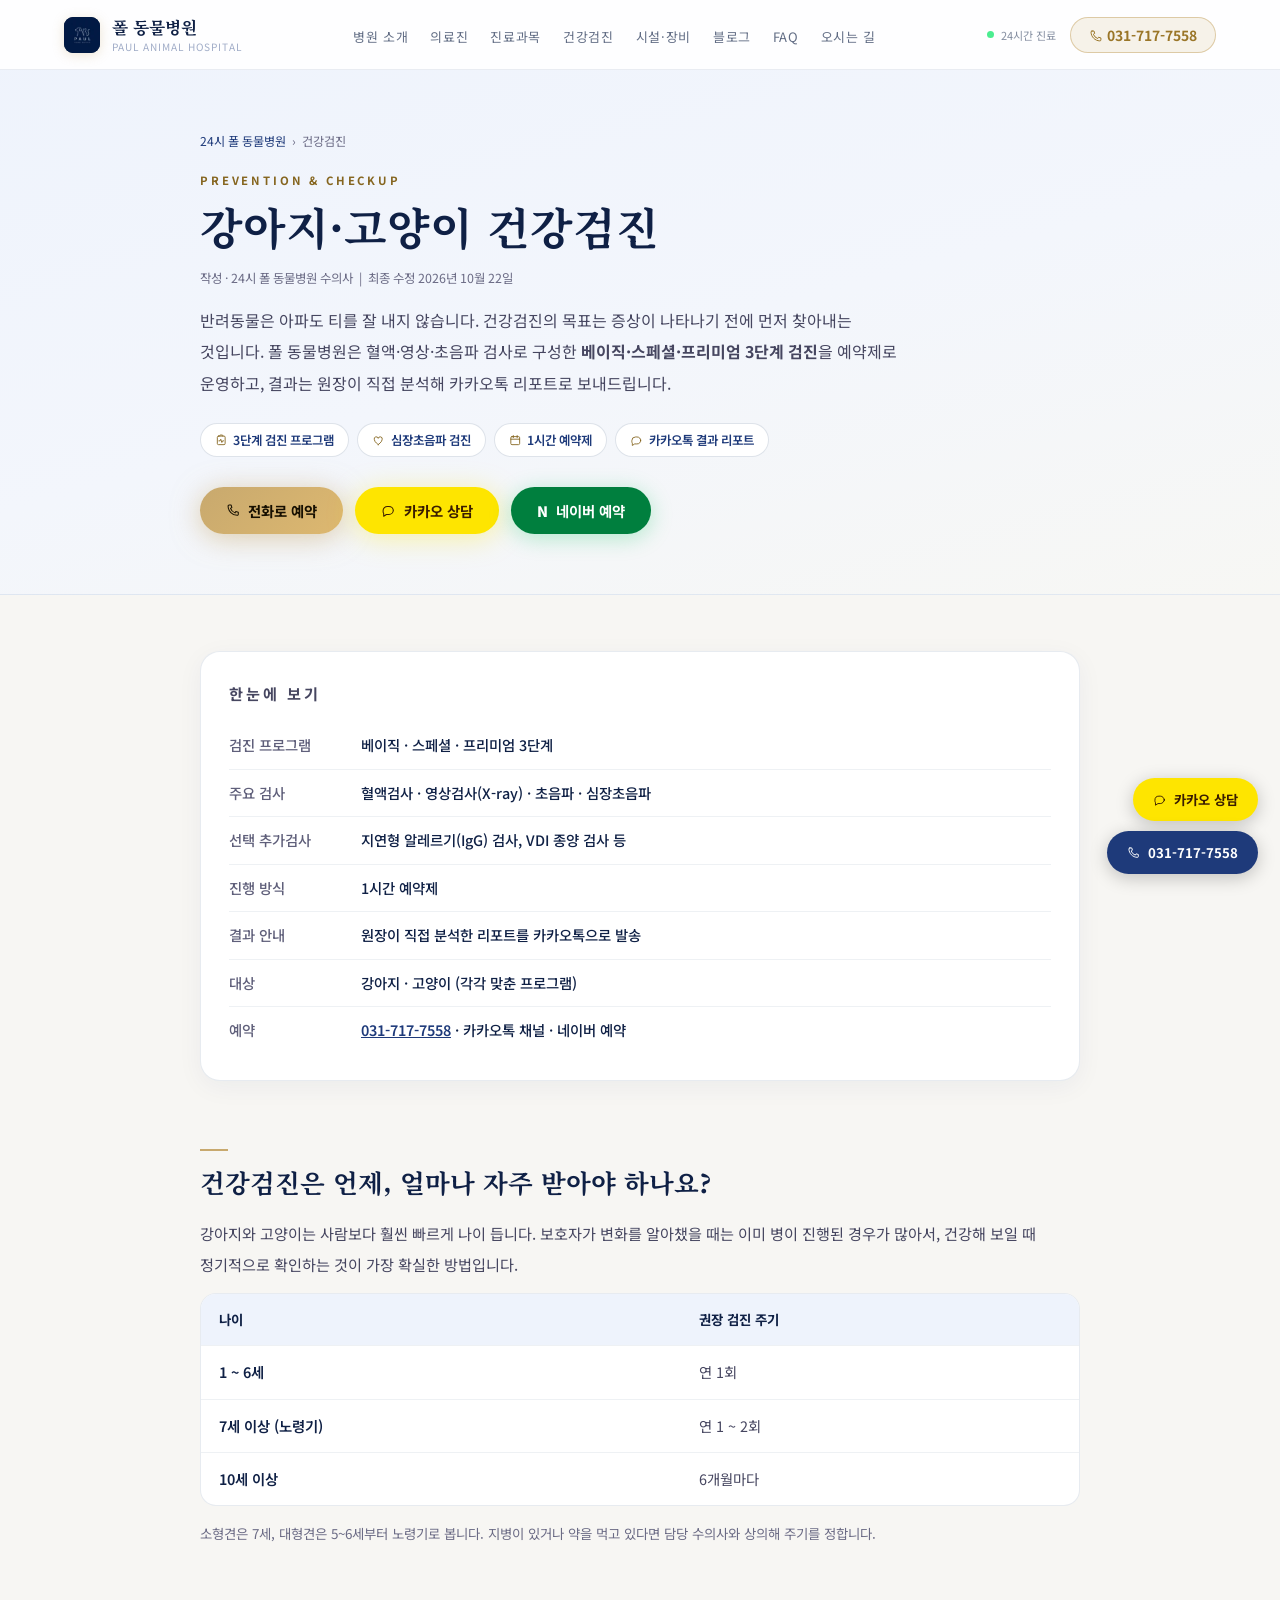
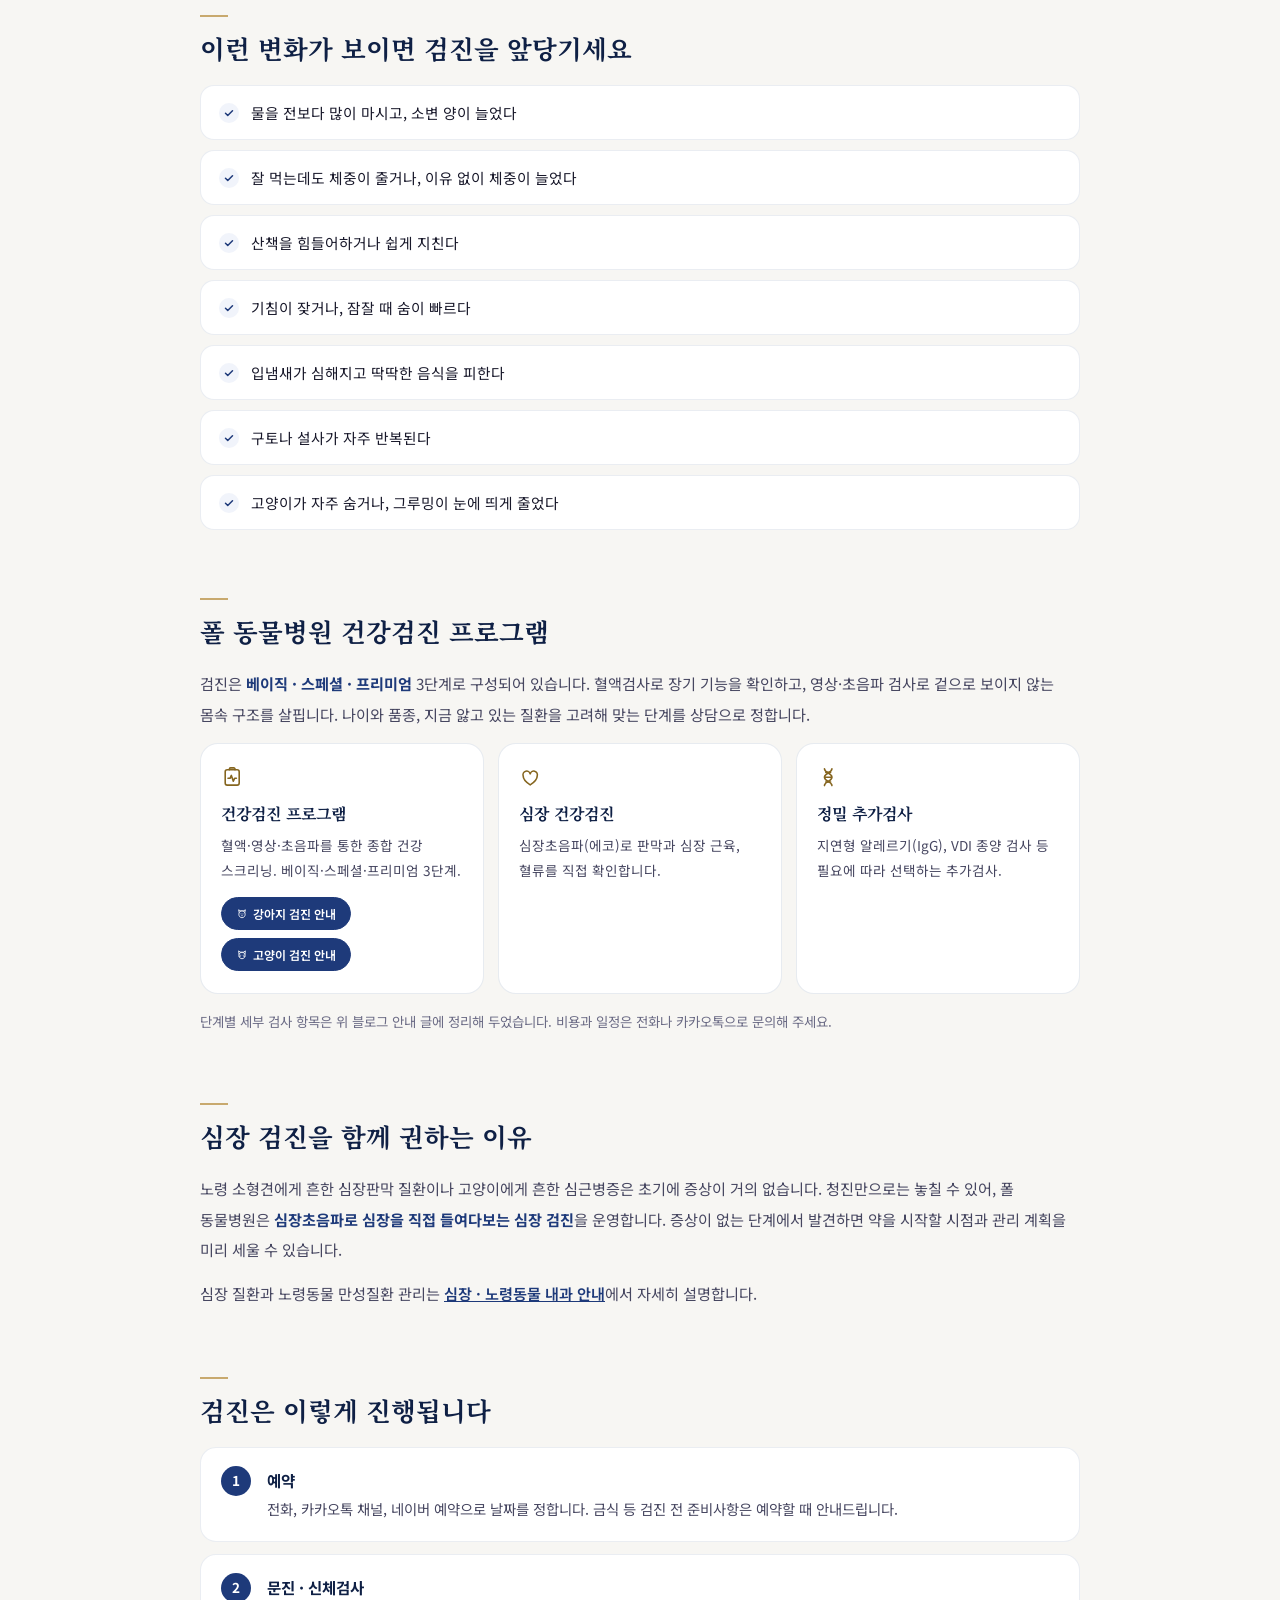
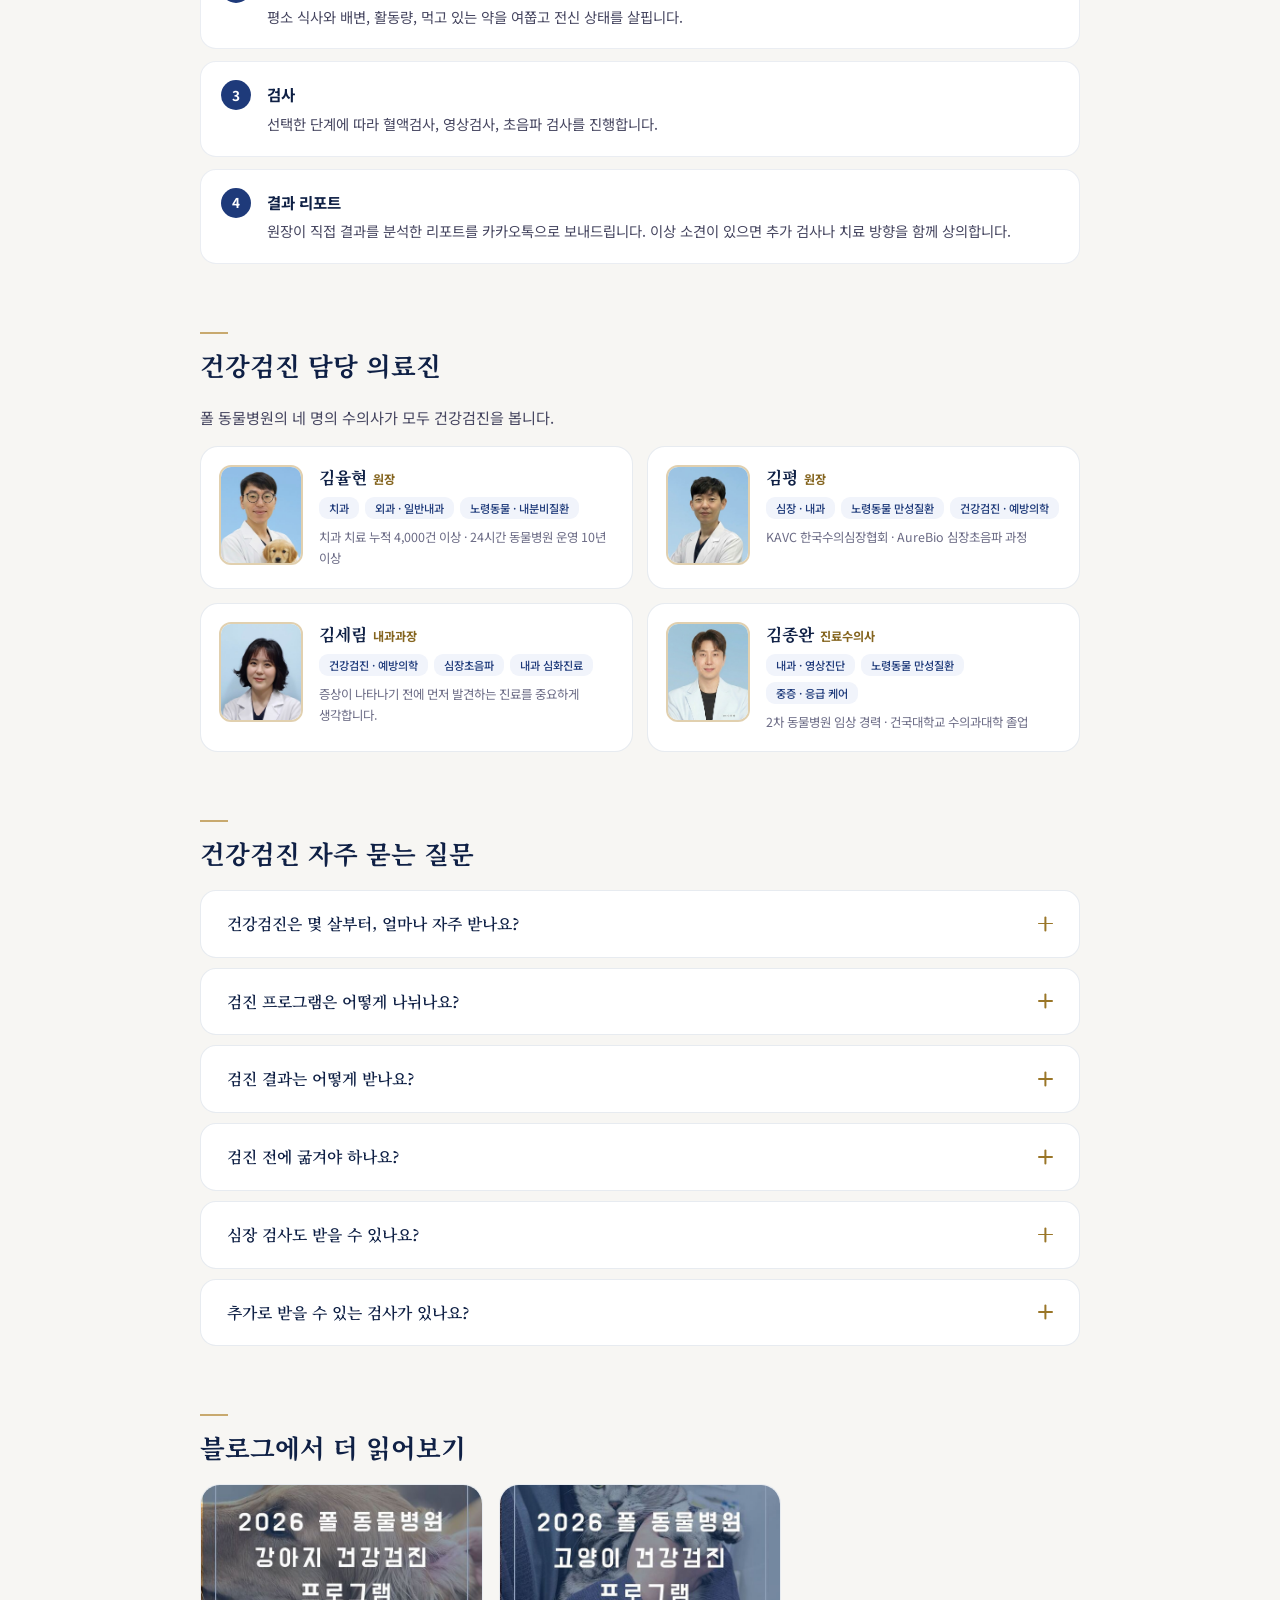
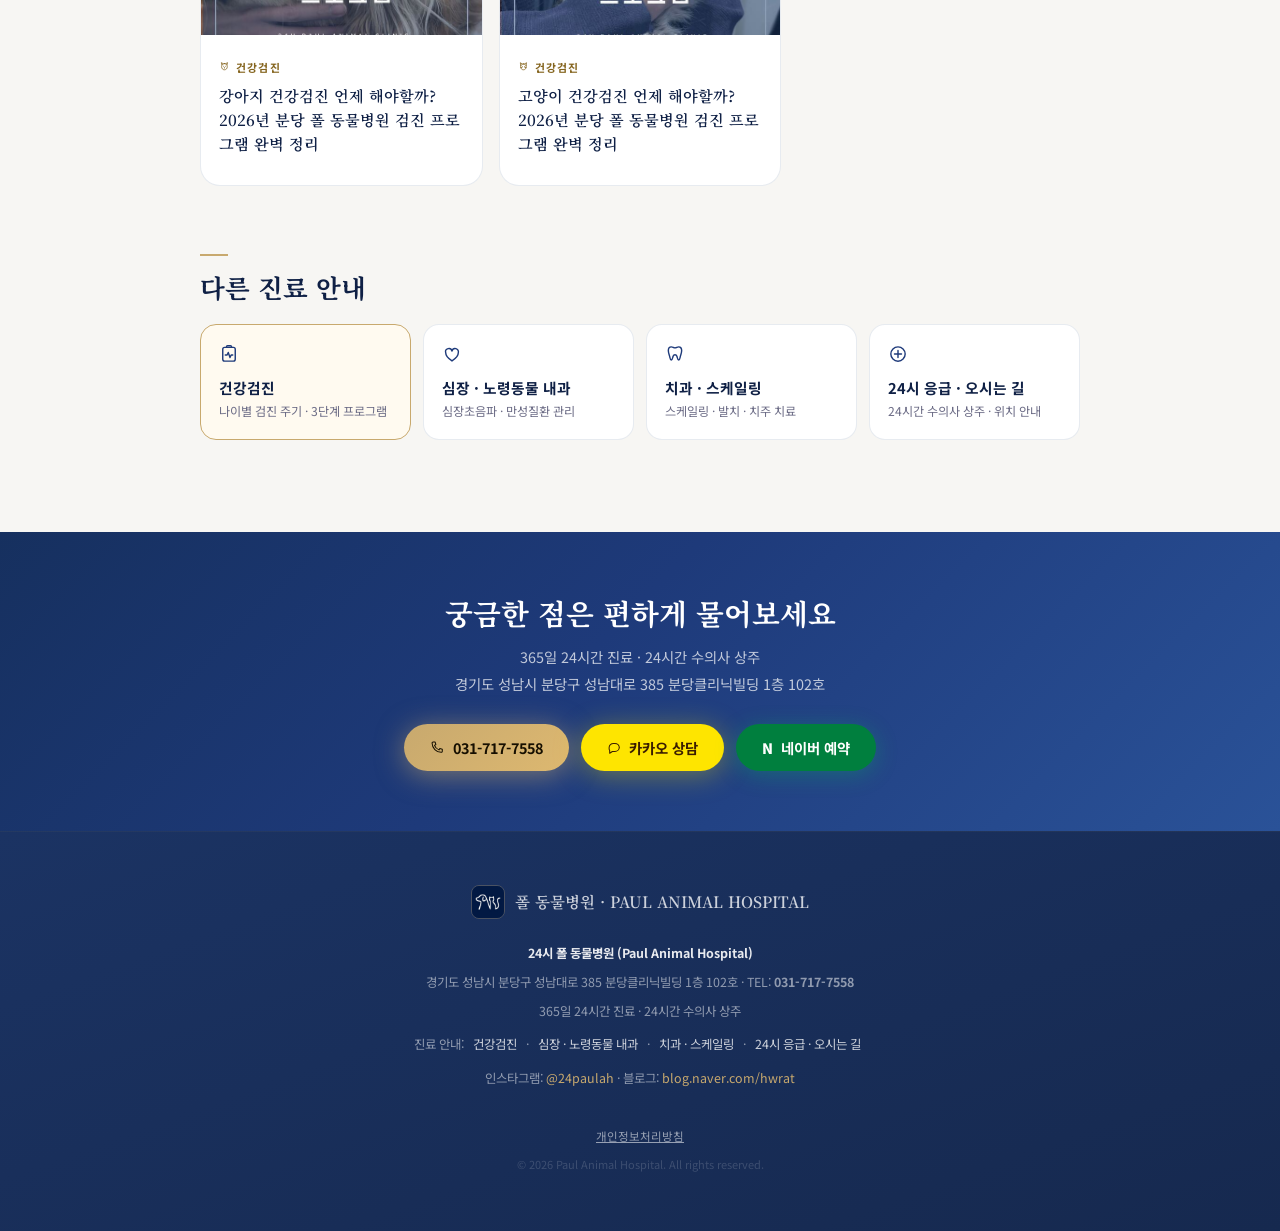
==== site/checkup/index.html @ 4839adb4 "영문 SPECIALTY 표시를 '중점진료'로 교체(광고 심의 대비), 개인정보처리방침 페이지 추가 및 전 페이지 하단 링크 Co-Authored-By: Claude Opus 5.5" ====
<!DOCTYPE html>
<html lang="ko"><head>
<meta charset="UTF-8">
<meta name="viewport" content="width=device-width, initial-scale=1.0">
<title>강아지·고양이 건강검진 | 분당 24시 폴 동물병원</title>
<meta name="description" content="분당 정자동 폴 동물병원 건강검진 안내. 나이별 권장 주기, 베이직·스페셜·프리미엄 3단계 프로그램, 원장 직접 분석 리포트.">
<meta name="robots" content="index, follow, max-image-preview:large">
<link rel="canonical" href="https://paulah.co.kr/checkup/">
<link rel="icon" href="../favicon.ico?v=2" sizes="any">
<link rel="icon" type="image/png" sizes="32x32" href="../favicon-32.png?v=2">
<link rel="icon" type="image/png" sizes="16x16" href="../favicon-16.png?v=2">
<link rel="apple-touch-icon" sizes="180x180" href="../apple-touch-icon.png?v=2">
<meta property="og:type" content="website">
<meta property="og:site_name" content="24시 폴 동물병원">
<meta property="og:locale" content="ko_KR">
<meta property="og:title" content="강아지·고양이 건강검진 | 분당 24시 폴 동물병원">
<meta property="og:description" content="분당 정자동 폴 동물병원 건강검진 안내. 나이별 권장 주기, 베이직·스페셜·프리미엄 3단계 프로그램, 원장 직접 분석 리포트.">
<meta property="og:url" content="https://paulah.co.kr/checkup/">
<meta property="og:image" content="https://paulah.co.kr/og-image.jpg?v=2">
<meta property="og:image:width" content="1200">
<meta property="og:image:height" content="630">
<meta name="twitter:card" content="summary_large_image">
<meta name="theme-color" content="#021a43">
<script type="application/ld+json">{"@context": "https://schema.org", "@graph": [{"@type": "WebPage", "@id": "https://paulah.co.kr/checkup/#webpage", "url": "https://paulah.co.kr/checkup/", "name": "강아지·고양이 건강검진 | 분당 24시 폴 동물병원", "description": "분당 정자동 폴 동물병원 건강검진 안내. 나이별 권장 주기, 베이직·스페셜·프리미엄 3단계 프로그램, 원장 직접 분석 리포트.", "inLanguage": "ko-KR", "isPartOf": {"@type": "WebSite", "@id": "https://paulah.co.kr/#website", "name": "24시 폴 동물병원", "url": "https://paulah.co.kr/"}, "about": {"@id": "https://paulah.co.kr/#clinic"}, "primaryImageOfPage": {"@type": "ImageObject", "url": "https://paulah.co.kr/og-image.jpg?v=2"}, "datePublished": "2026-10-22", "dateModified": "2026-10-22", "author": {"@id": "https://paulah.co.kr/#clinic"}, "publisher": {"@id": "https://paulah.co.kr/#clinic"}, "breadcrumb": {"@id": "https://paulah.co.kr/checkup/#breadcrumb"}}, {"@type": "BreadcrumbList", "@id": "https://paulah.co.kr/checkup/#breadcrumb", "itemListElement": [{"@type": "ListItem", "position": 1, "name": "홈", "item": "https://paulah.co.kr/"}, {"@type": "ListItem", "position": 2, "name": "건강검진", "item": "https://paulah.co.kr/checkup/"}]}, {"@type": "VeterinaryCare", "@id": "https://paulah.co.kr/#clinic", "name": "24시 폴 동물병원", "url": "https://paulah.co.kr/", "telephone": "+82-31-717-7558", "image": "https://paulah.co.kr/og-image.jpg?v=2", "address": {"@type": "PostalAddress", "streetAddress": "성남대로 385 분당클리닉빌딩 1층 102호", "addressLocality": "성남시 분당구", "addressRegion": "경기도", "addressCountry": "KR"}, "openingHoursSpecification": [{"@type": "OpeningHoursSpecification", "dayOfWeek": ["Monday", "Tuesday", "Wednesday", "Thursday", "Friday", "Saturday", "Sunday"], "opens": "00:00", "closes": "23:59"}]}, {"@type": "FAQPage", "@id": "https://paulah.co.kr/checkup/#faq", "mainEntity": [{"@type": "Question", "name": "건강검진은 몇 살부터, 얼마나 자주 받나요?", "acceptedAnswer": {"@type": "Answer", "text": "1~6세는 연 1회, 7세 이상 노령기에는 연 1~2회, 10세 이상은 6개월마다 받기를 권합니다. 소형견은 7세, 대형견은 5~6세부터 노령기로 봅니다."}}, {"@type": "Question", "name": "검진 프로그램은 어떻게 나뉘나요?", "acceptedAnswer": {"@type": "Answer", "text": "베이직·스페셜·프리미엄 3단계로 운영합니다. 혈액검사, 영상검사, 초음파 검사를 단계별로 조합하며, 나이와 건강 상태에 맞춰 상담 후 정합니다. 강아지와 고양이는 각각 맞춘 프로그램이 있습니다."}}, {"@type": "Question", "name": "검진 결과는 어떻게 받나요?", "acceptedAnswer": {"@type": "Answer", "text": "원장이 직접 결과를 분석한 리포트를 카카오톡으로 보내드립니다. 이상 소견이 있으면 추가 검사나 치료 방향을 함께 상의합니다."}}, {"@type": "Question", "name": "검진 전에 굶겨야 하나요?", "acceptedAnswer": {"@type": "Answer", "text": "혈액검사와 복부 초음파는 공복 상태에서 결과가 더 정확하기 때문에 보통 금식이 필요합니다. 정확한 금식 시간과 준비사항은 예약할 때 안내드립니다."}}, {"@type": "Question", "name": "심장 검사도 받을 수 있나요?", "acceptedAnswer": {"@type": "Answer", "text": "네. 심장초음파(에코)로 판막과 심장 근육, 혈류를 확인하는 심장 검진을 운영합니다. 증상이 없는 노령 소형견과 고양이에게도 권합니다."}}, {"@type": "Question", "name": "추가로 받을 수 있는 검사가 있나요?", "acceptedAnswer": {"@type": "Answer", "text": "지연형 알레르기(IgG) 검사, VDI 종양 검사 등을 선택 추가검사로 받을 수 있습니다. 필요 여부는 상담 때 안내드립니다."}}]}]}</script>
<link href="https://fonts.googleapis.com/css2?family=Noto+Sans+KR:wght@300;400;500;700;900&family=Noto+Serif+KR:wght@400;600;700&display=swap" rel="stylesheet">
<link rel="stylesheet" href="../assets/base.css?v=1905624e">
<link rel="stylesheet" href="../assets/page.css?v=1905624e">
<link rel="alternate" type="application/rss+xml" title="24시 폴 동물병원" href="https://paulah.co.kr/rss.xml">
</head>
<body><svg width="0" height="0" style="position:absolute" aria-hidden="true" focusable="false"><defs>
<symbol id="i-phone" viewBox="0 0 24 24"><path d="M5.2 3.5h3.4l1.2 4.1-2.3 1.4a12.4 12.4 0 0 0 7.5 7.5l1.4-2.3 4.1 1.2v3.4a1.7 1.7 0 0 1-1.9 1.7C10.4 20.3 3.7 13.6 3.5 5.4a1.7 1.7 0 0 1 1.7-1.9Z"></path></symbol>
<symbol id="i-chat" viewBox="0 0 24 24"><path d="M20.5 11.8a7.3 7.3 0 0 1-7.3 7.3H9l-4.5 3v-4.4a7.3 7.3 0 0 1-1-3.7v-1a7.3 7.3 0 0 1 7.3-7.3h2.4a7.3 7.3 0 0 1 7.3 7.3Z"></path></symbol>
<symbol id="i-checkup" viewBox="0 0 24 24"><rect x="4.5" y="4" width="15" height="16.5" rx="2.2"></rect><path d="M9 4V3.2A1.2 1.2 0 0 1 10.2 2h3.6A1.2 1.2 0 0 1 15 3.2V4"></path><path d="M7.5 13.2h2.2l1.4-3.1 2.1 6.2 1.4-3.1h1.9"></path></symbol>
<symbol id="i-heart" viewBox="0 0 24 24"><path d="M12 20.3S4.4 15.6 4.4 10.3A3.9 3.9 0 0 1 12 8.4a3.9 3.9 0 0 1 7.6 1.9c0 5.3-7.6 10-7.6 10Z"></path></symbol>
<symbol id="i-tooth" viewBox="0 0 24 24"><path d="M12 4.6c-1.9 0-2.5-1.2-4.4-1.2S4 5.2 4 7.9c0 2.9 1 4.4 1.6 7 .5 2.3.6 4.3 1.9 4.3 1.4 0 1.6-2.4 2.2-4.5.4-1.2.8-1.9 2.3-1.9s1.9.7 2.3 1.9c.6 2.1.8 4.5 2.2 4.5 1.3 0 1.4-2 1.9-4.3.6-2.6 1.6-4.1 1.6-7 0-2.7-1.7-4.5-3.6-4.5S13.9 4.6 12 4.6Z"></path></symbol>
<symbol id="i-paw" viewBox="0 0 24 24"><ellipse cx="6.9" cy="10.1" rx="1.9" ry="2.4"></ellipse><ellipse cx="11.9" cy="8.2" rx="1.9" ry="2.5"></ellipse><ellipse cx="16.9" cy="10.1" rx="1.9" ry="2.4"></ellipse><path d="M11.9 13.4c-2.7 0-4.9 2-4.9 4.2 0 1.6 1.3 2.6 2.9 2.6.9 0 1.4-.3 2-.3s1.1.3 2 .3c1.6 0 2.9-1 2.9-2.6 0-2.2-2.2-4.2-4.9-4.2Z"></path></symbol>
<symbol id="i-award" viewBox="0 0 24 24"><circle cx="12" cy="9" r="5.3"></circle><path d="M8.9 13.4 7.8 21.5 12 19.3l4.2 2.2-1.1-8.1"></path></symbol>
<symbol id="i-calendar" viewBox="0 0 24 24"><rect x="3.5" y="5" width="17" height="15.5" rx="2.2"></rect><path d="M3.5 10h17M8.3 3v4M15.7 3v4"></path></symbol>
<symbol id="i-clock" viewBox="0 0 24 24"><circle cx="12" cy="12" r="8.6"></circle><path d="M12 7v5.2l3.3 2"></path></symbol>
<symbol id="i-scope" viewBox="0 0 24 24"><circle cx="10.8" cy="10.8" r="6.6"></circle><path d="M15.6 15.6 20.6 20.6"></path></symbol>
<symbol id="i-leaf" viewBox="0 0 24 24"><path d="M4.5 19.5c0-8.3 5.3-13.5 15-13.5 0 9.4-5.3 13.5-11.3 13.5H4.5Z"></path><path d="M4.5 19.5c2.2-4.3 5.3-6.9 9.3-8.5"></path></symbol>
<symbol id="i-scissors" viewBox="0 0 24 24"><circle cx="6.2" cy="18" r="2.4"></circle><circle cx="17.8" cy="18" r="2.4"></circle><path d="M7.9 16.3 19 4M16.1 16.3 5 4"></path></symbol>
<symbol id="i-emergency" viewBox="0 0 24 24"><circle cx="12" cy="12" r="8.6"></circle><path d="M12 7.8v8.4M7.8 12h8.4"></path></symbol>
<symbol id="i-dog" viewBox="0 0 24 24"><path d="M6.3 8.4 5.2 3.6l4.2 2.4"></path><path d="M17.7 8.4 18.8 3.6l-4.2 2.4"></path><path d="M12 5.6c-3.8 0-6.3 3-6.3 6.9s2.5 6.9 6.3 6.9 6.3-3 6.3-6.9-2.5-6.9-6.3-6.9Z"></path><path d="M10 11.7h.01M14 11.7h.01"></path><path d="M12 14.4v1.3"></path></symbol>
<symbol id="i-cat" viewBox="0 0 24 24"><path d="M6 10.4 5.2 3.8l4.6 3"></path><path d="M18 10.4 18.8 3.8l-4.6 3"></path><path d="M12 6.4c-3.7 0-6.2 2.9-6.2 6.5s2.5 6.5 6.2 6.5 6.2-2.9 6.2-6.5-2.5-6.5-6.2-6.5Z"></path><path d="M9.7 12.4h.01M14.3 12.4h.01"></path><path d="M6.4 14.4h2.2M15.4 14.4h2.2"></path></symbol>
<symbol id="i-dna" viewBox="0 0 24 24"><path d="M8 3c0 4.5 8 4.5 8 9s-8 4.5-8 9"></path><path d="M16 3c0 4.5-8 4.5-8 9s8 4.5 8 9"></path><path d="M9.4 6.8h5.2M8.6 12h6.8M9.4 17.2h5.2"></path></symbol>
<symbol id="i-megaphone" viewBox="0 0 24 24"><path d="M4 10.2v3.6a1.3 1.3 0 0 0 1.3 1.3h2.2l7.3 4.2V4.7L7.5 8.9H5.3A1.3 1.3 0 0 0 4 10.2Z"></path><path d="M18.4 9.2a3.8 3.8 0 0 1 0 5.6"></path></symbol>
<symbol id="i-article" viewBox="0 0 24 24"><rect x="3.8" y="4.5" width="16.4" height="15" rx="2"></rect><path d="M7.4 9h9.2M7.4 12.5h9.2M7.4 16h5.6"></path></symbol>
<symbol id="i-pin" viewBox="0 0 24 24"><path d="M12 21.2s7-6 7-11.2a7 7 0 1 0-14 0c0 5.2 7 11.2 7 11.2Z"></path><circle cx="12" cy="9.8" r="2.6"></circle></symbol>
</defs></svg>

<!-- 이 파일은 tools/build.py 가 tools/pages/checkup.html 로 만든 결과물입니다. 문구는 원고 파일에서 고치세요. -->
<nav id="topnav">
  <a href="../" class="nl">
    <div class="nlm-img" style="background:#0D1F3C;display:flex;align-items:center;justify-content:center;"><img src="../images/logo-nav.webp" alt="" style="width:100%;height:100%;object-fit:contain;"></div>
    <div><div class="nn">폴 동물병원</div><div class="ne">PAUL ANIMAL HOSPITAL</div></div>
  </a>
  <ul class="nls">
    <li><a href="../#about">병원 소개</a></li>
    <li><a href="../#doctors">의료진</a></li>
    <li><a href="../#dept">진료과목</a></li>
    <li><a href="../#checkup">건강검진</a></li>
    <li><a href="../#equip">시설·장비</a></li>
    <li><a href="../#blog">블로그</a></li>
    <li><a href="../#faq">FAQ</a></li>
    <li><a href="../#contact">오시는 길</a></li>
  </ul>
  <div class="nr">
    <div class="lp"><div class="ld"></div><span>24시간 진료</span></div>
    <a href="tel:031-717-7558" class="nt"><svg class="ic"><use href="#i-phone"></use></svg> 031-717-7558</a>
  </div>
  <div id="hamburger" onclick="toggleMenu()"><span></span><span></span><span></span></div>
</nav>
<div class="mobile-menu" id="mobileMenu">
  <ul>
    <li><a href="../#about" onclick="closeMenu()">병원 소개</a></li>
    <li><a href="../#doctors" onclick="closeMenu()">의료진</a></li>
    <li><a href="../#dept" onclick="closeMenu()">진료과목</a></li>
    <li><a href="../#checkup" onclick="closeMenu()">건강검진</a></li>
    <li><a href="../#equip" onclick="closeMenu()">시설·장비</a></li>
    <li><a href="../#blog" onclick="closeMenu()">블로그</a></li>
    <li><a href="../#faq" onclick="closeMenu()">자주 묻는 질문</a></li>
    <li><a href="../#contact" onclick="closeMenu()">오시는 길</a></li>
    <li><a href="tel:031-717-7558" style="color:var(--gold);font-weight:700;"><svg class="ic"><use href="#i-phone"></use></svg> 031-717-7558</a></li>
  </ul>
</div>

<header class="sp-hero">
  <div class="sp-wrap">
    <div class="sp-crumb"><a href="../">24시 폴 동물병원</a><span>›</span><span>건강검진</span></div>
    <p class="ey">PREVENTION &amp; CHECKUP</p>
    <h1 class="sp-h1">강아지·고양이 건강검진</h1>
    <p class="sp-meta">작성 · 24시 폴 동물병원 수의사 &nbsp;|&nbsp; 최종 수정 <time datetime="2026-10-22">2026년 10월 22일</time></p>
<p class="sp-lead">반려동물은 아파도 티를 잘 내지 않습니다. 건강검진의 목표는 증상이 나타나기 전에 먼저 찾아내는 것입니다. 폴 동물병원은 혈액·영상·초음파 검사로 구성한 <strong>베이직·스페셜·프리미엄 3단계 검진</strong>을 예약제로 운영하고, 결과는 원장이 직접 분석해 카카오톡 리포트로 보내드립니다.</p>
    <div class="sp-chips">
      <span class="sp-chip"><svg class="ic"><use href="#i-checkup"></use></svg>3단계 검진 프로그램</span>
      <span class="sp-chip"><svg class="ic"><use href="#i-heart"></use></svg>심장초음파 검진</span>
      <span class="sp-chip"><svg class="ic"><use href="#i-calendar"></use></svg>1시간 예약제</span>
      <span class="sp-chip"><svg class="ic"><use href="#i-chat"></use></svg>카카오톡 결과 리포트</span>
    </div>
    <div class="sp-cta">
      <a href="tel:031-717-7558" class="bpg"><svg class="ic"><use href="#i-phone"></use></svg> 전화로 예약</a>
      <a href="https://pf.kakao.com/_xfkxekM/chat" target="_blank" rel="noopener" class="bkk"><svg class="ic"><use href="#i-chat"></use></svg> 카카오 상담</a>
      <a href="https://naver.me/xKyevLBK" target="_blank" rel="noopener" class="bnv"><b>N</b> 네이버 예약</a>
    </div>
  </div>
</header>

<main class="sp-main">
  <div class="sp-wrap">
<section class="sp-sec">
      <div class="sp-sum">
        <p class="sp-sum-t">한눈에 보기</p>
        <dl>
          <dt>검진 프로그램</dt><dd>베이직 · 스페셜 · 프리미엄 3단계</dd>
          <dt>주요 검사</dt><dd>혈액검사 · 영상검사(X-ray) · 초음파 · 심장초음파</dd>
          <dt>선택 추가검사</dt><dd>지연형 알레르기(IgG) 검사, VDI 종양 검사 등</dd>
          <dt>진행 방식</dt><dd>1시간 예약제</dd>
          <dt>결과 안내</dt><dd>원장이 직접 분석한 리포트를 카카오톡으로 발송</dd>
          <dt>대상</dt><dd>강아지 · 고양이 (각각 맞춘 프로그램)</dd>
          <dt>예약</dt><dd><a href="tel:031-717-7558">031-717-7558</a> · 카카오톡 채널 · 네이버 예약</dd>
        </dl>
      </div>
    </section>

    <section class="sp-sec">
      <h2 class="sp-h2">건강검진은 언제, 얼마나 자주 받아야 하나요?</h2>
      <p>강아지와 고양이는 사람보다 훨씬 빠르게 나이 듭니다. 보호자가 변화를 알아챘을 때는 이미 병이 진행된 경우가 많아서, 건강해 보일 때 정기적으로 확인하는 것이 가장 확실한 방법입니다.</p>
      <table class="sp-table">
        <thead><tr><th>나이</th><th>권장 검진 주기</th></tr></thead>
        <tbody>
          <tr><td>1 ~ 6세</td><td>연 1회</td></tr>
          <tr><td>7세 이상 (노령기)</td><td>연 1 ~ 2회</td></tr>
          <tr><td>10세 이상</td><td>6개월마다</td></tr>
        </tbody>
      </table>
      <p class="sp-note">소형견은 7세, 대형견은 5~6세부터 노령기로 봅니다. 지병이 있거나 약을 먹고 있다면 담당 수의사와 상의해 주기를 정합니다.</p>
    </section>

    <section class="sp-sec">
      <h2 class="sp-h2">이런 변화가 보이면 검진을 앞당기세요</h2>
      <ul class="sp-list">
        <li>물을 전보다 많이 마시고, 소변 양이 늘었다</li>
        <li>잘 먹는데도 체중이 줄거나, 이유 없이 체중이 늘었다</li>
        <li>산책을 힘들어하거나 쉽게 지친다</li>
        <li>기침이 잦거나, 잠잘 때 숨이 빠르다</li>
        <li>입냄새가 심해지고 딱딱한 음식을 피한다</li>
        <li>구토나 설사가 자주 반복된다</li>
        <li>고양이가 자주 숨거나, 그루밍이 눈에 띄게 줄었다</li>
      </ul>
    </section>

    <section class="sp-sec">
      <h2 class="sp-h2">폴 동물병원 건강검진 프로그램</h2>
      <p>검진은 <strong>베이직 · 스페셜 · 프리미엄</strong> 3단계로 구성되어 있습니다. 혈액검사로 장기 기능을 확인하고, 영상·초음파 검사로 겉으로 보이지 않는 몸속 구조를 살핍니다. 나이와 품종, 지금 앓고 있는 질환을 고려해 맞는 단계를 상담으로 정합니다.</p>
      <div class="sp-cards">
        <div class="sp-card"><svg class="ic"><use href="#i-checkup"></use></svg><h3>건강검진 프로그램</h3><p>혈액·영상·초음파를 통한 종합 건강 스크리닝. 베이직·스페셜·프리미엄 3단계.</p>
          <div class="ck-btns"><a href="https://blog.naver.com/hwrat/224231670220" target="_blank" rel="noopener" class="ck-btn dog"><svg class="ic"><use href="#i-dog"></use></svg> 강아지 검진 안내</a><a href="https://blog.naver.com/hwrat/224232611162" target="_blank" rel="noopener" class="ck-btn cat"><svg class="ic"><use href="#i-cat"></use></svg> 고양이 검진 안내</a></div></div>
        <div class="sp-card"><svg class="ic"><use href="#i-heart"></use></svg><h3>심장 건강검진</h3><p>심장초음파(에코)로 판막과 심장 근육, 혈류를 직접 확인합니다.</p></div>
        <div class="sp-card"><svg class="ic"><use href="#i-dna"></use></svg><h3>정밀 추가검사</h3><p>지연형 알레르기(IgG), VDI 종양 검사 등 필요에 따라 선택하는 추가검사.</p></div>
      </div>
      <p class="sp-note">단계별 세부 검사 항목은 위 블로그 안내 글에 정리해 두었습니다. 비용과 일정은 전화나 카카오톡으로 문의해 주세요.</p>
    </section>

    <section class="sp-sec">
      <h2 class="sp-h2">심장 검진을 함께 권하는 이유</h2>
      <p>노령 소형견에게 흔한 심장판막 질환이나 고양이에게 흔한 심근병증은 초기에 증상이 거의 없습니다. 청진만으로는 놓칠 수 있어, 폴 동물병원은 <strong>심장초음파로 심장을 직접 들여다보는 심장 검진</strong>을 운영합니다. 증상이 없는 단계에서 발견하면 약을 시작할 시점과 관리 계획을 미리 세울 수 있습니다.</p>
      <p>심장 질환과 노령동물 만성질환 관리는 <a href="../heart/">심장 · 노령동물 내과 안내</a>에서 자세히 설명합니다.</p>
    </section>

    <section class="sp-sec">
      <h2 class="sp-h2">검진은 이렇게 진행됩니다</h2>
      <ol class="sp-steps">
        <li><b>예약</b>전화, 카카오톡 채널, 네이버 예약으로 날짜를 정합니다. 금식 등 검진 전 준비사항은 예약할 때 안내드립니다.</li>
        <li><b>문진 · 신체검사</b>평소 식사와 배변, 활동량, 먹고 있는 약을 여쭙고 전신 상태를 살핍니다.</li>
        <li><b>검사</b>선택한 단계에 따라 혈액검사, 영상검사, 초음파 검사를 진행합니다.</li>
        <li><b>결과 리포트</b>원장이 직접 결과를 분석한 리포트를 카카오톡으로 보내드립니다. 이상 소견이 있으면 추가 검사나 치료 방향을 함께 상의합니다.</li>
      </ol>
    </section>

    <section class="sp-sec">
      <h2 class="sp-h2">건강검진 담당 의료진</h2>
      <p>폴 동물병원의 네 명의 수의사가 모두 건강검진을 봅니다.</p>
      <div class="sp-docs">
        <div class="sp-doc"><img loading="lazy" src="../images/doctor-kim-yulhyun.jpg" alt="김율현 원장">
          <div><div class="sp-doc-n">김율현<span>원장</span></div>
            <div class="dctags"><span class="dct">치과</span><span class="dct">외과 · 일반내과</span><span class="dct">노령동물 · 내분비질환</span></div>
            <p class="sp-doc-c">치과 치료 누적 4,000건 이상 · 24시간 동물병원 운영 10년 이상</p></div></div>
        <div class="sp-doc"><img loading="lazy" src="../images/doctor-kim-pyeong.jpg" alt="김평 원장">
          <div><div class="sp-doc-n">김평<span>원장</span></div>
            <div class="dctags"><span class="dct">심장 · 내과</span><span class="dct">노령동물 만성질환</span><span class="dct">건강검진 · 예방의학</span></div>
            <p class="sp-doc-c">KAVC 한국수의심장협회 · AureBio 심장초음파 과정</p></div></div>
        <div class="sp-doc"><img loading="lazy" src="../images/doctor-kim-serim.jpg" alt="김세림 내과과장">
          <div><div class="sp-doc-n">김세림<span>내과과장</span></div>
            <div class="dctags"><span class="dct">건강검진 · 예방의학</span><span class="dct">심장초음파</span><span class="dct">내과 심화진료</span></div>
            <p class="sp-doc-c">증상이 나타나기 전에 먼저 발견하는 진료를 중요하게 생각합니다.</p></div></div>
        <div class="sp-doc"><img loading="lazy" src="../images/doctor-kim-jongwan.jpg" alt="김종완 진료수의사">
          <div><div class="sp-doc-n">김종완<span>진료수의사</span></div>
            <div class="dctags"><span class="dct">내과 · 영상진단</span><span class="dct">노령동물 만성질환</span><span class="dct">중증 · 응급 케어</span></div>
            <p class="sp-doc-c">2차 동물병원 임상 경력 · 건국대학교 수의과대학 졸업</p></div></div>
      </div>
    </section>

    <section class="sp-sec">
      <h2 class="sp-h2">건강검진 자주 묻는 질문</h2>
      <div class="faq-list">
        <details class="faq-item">
          <summary>건강검진은 몇 살부터, 얼마나 자주 받나요?<span class="faq-mark"></span></summary>
          <div class="faq-a">1~6세는 연 1회, 7세 이상 노령기에는 연 1~2회, 10세 이상은 6개월마다 받기를 권합니다. 소형견은 7세, 대형견은 5~6세부터 노령기로 봅니다.</div>
        </details>
        <details class="faq-item">
          <summary>검진 프로그램은 어떻게 나뉘나요?<span class="faq-mark"></span></summary>
          <div class="faq-a">베이직·스페셜·프리미엄 3단계로 운영합니다. 혈액검사, 영상검사, 초음파 검사를 단계별로 조합하며, 나이와 건강 상태에 맞춰 상담 후 정합니다. 강아지와 고양이는 각각 맞춘 프로그램이 있습니다.</div>
        </details>
        <details class="faq-item">
          <summary>검진 결과는 어떻게 받나요?<span class="faq-mark"></span></summary>
          <div class="faq-a">원장이 직접 결과를 분석한 리포트를 카카오톡으로 보내드립니다. 이상 소견이 있으면 추가 검사나 치료 방향을 함께 상의합니다.</div>
        </details>
        <details class="faq-item">
          <summary>검진 전에 굶겨야 하나요?<span class="faq-mark"></span></summary>
          <div class="faq-a">혈액검사와 복부 초음파는 공복 상태에서 결과가 더 정확하기 때문에 보통 금식이 필요합니다. 정확한 금식 시간과 준비사항은 예약할 때 안내드립니다.</div>
        </details>
        <details class="faq-item">
          <summary>심장 검사도 받을 수 있나요?<span class="faq-mark"></span></summary>
          <div class="faq-a">네. 심장초음파(에코)로 판막과 심장 근육, 혈류를 확인하는 심장 검진을 운영합니다. 증상이 없는 노령 소형견과 고양이에게도 권합니다.</div>
        </details>
        <details class="faq-item">
          <summary>추가로 받을 수 있는 검사가 있나요?<span class="faq-mark"></span></summary>
          <div class="faq-a">지연형 알레르기(IgG) 검사, VDI 종양 검사 등을 선택 추가검사로 받을 수 있습니다. 필요 여부는 상담 때 안내드립니다.</div>
        </details>
      </div>
    </section>

    <section class="sp-sec">
      <h2 class="sp-h2">블로그에서 더 읽어보기</h2>
      <div class="sp-blogs">
        <a href="https://blog.naver.com/hwrat/224231670220" target="_blank" rel="noopener" class="blog-card">
          <div class="blog-thumb"><img loading="lazy" decoding="async" src="../images/blog-dog-checkup.jpg" alt="강아지 건강검진 프로그램"></div>
          <div class="blog-body"><div class="blog-tag"><svg class="ic"><use href="#i-dog"></use></svg> 건강검진</div><div class="blog-title">강아지 건강검진 언제 해야할까? 2026년 분당 폴 동물병원 검진 프로그램 완벽 정리</div></div>
        </a>
        <a href="https://blog.naver.com/hwrat/224232611162" target="_blank" rel="noopener" class="blog-card">
          <div class="blog-thumb"><img loading="lazy" decoding="async" src="../images/blog-cat-checkup.jpg" alt="고양이 건강검진 프로그램"></div>
          <div class="blog-body"><div class="blog-tag"><svg class="ic"><use href="#i-cat"></use></svg> 건강검진</div><div class="blog-title">고양이 건강검진 언제 해야할까? 2026년 분당 폴 동물병원 검진 프로그램 완벽 정리</div></div>
        </a>
      </div>
    </section>

    <section class="sp-sec">
      <h2 class="sp-h2">다른 진료 안내</h2>
      <div class="sp-topics">
      <a href="../checkup/" class="sp-topic on"><svg class="ic"><use href="#i-checkup"></use></svg><b>건강검진</b><span>나이별 검진 주기 · 3단계 프로그램</span></a>
      <a href="../heart/" class="sp-topic"><svg class="ic"><use href="#i-heart"></use></svg><b>심장 · 노령동물 내과</b><span>심장초음파 · 만성질환 관리</span></a>
      <a href="../dental/" class="sp-topic"><svg class="ic"><use href="#i-tooth"></use></svg><b>치과 · 스케일링</b><span>스케일링 · 발치 · 치주 치료</span></a>
      <a href="../emergency/" class="sp-topic"><svg class="ic"><use href="#i-emergency"></use></svg><b>24시 응급 · 오시는 길</b><span>24시간 수의사 상주 · 위치 안내</span></a>
      </div>
    </section>
  </div>
</main>

<section class="sp-band">
  <h2>궁금한 점은 편하게 물어보세요</h2>
  <p>365일 24시간 진료 · 24시간 수의사 상주<br>경기도 성남시 분당구 성남대로 385 분당클리닉빌딩 1층 102호</p>
  <div class="sp-cta">
    <a href="tel:031-717-7558" class="bpg"><svg class="ic"><use href="#i-phone"></use></svg> 031-717-7558</a>
    <a href="https://pf.kakao.com/_xfkxekM/chat" target="_blank" rel="noopener" class="bkk"><svg class="ic"><use href="#i-chat"></use></svg> 카카오 상담</a>
    <a href="https://naver.me/xKyevLBK" target="_blank" rel="noopener" class="bnv"><b>N</b> 네이버 예약</a>
  </div>
</section>

<footer>
  <div class="flr">
    <div style="width:34px;height:34px;border-radius:8px;overflow:hidden;border:1px solid rgba(200,169,110,0.28);flex-shrink:0;">
      <img loading="lazy" decoding="async" src="../images/logo-footer.jpg?v=2" alt="폴 동물병원 로고" style="width:100%;height:100%;object-fit:cover;">
    </div>
    <div class="fln">폴 동물병원 · PAUL ANIMAL HOSPITAL</div>
  </div>
  <strong>24시 폴 동물병원 (Paul Animal Hospital)</strong><br>
  경기도 성남시 분당구 성남대로 385 분당클리닉빌딩 1층 102호 · TEL: <a href="tel:031-717-7558" style="color:inherit;font-weight:700;text-decoration:none;">031-717-7558</a><br>
  365일 24시간 진료 · 24시간 수의사 상주<br>
  <div class="ftopics">진료 안내: <a href="../checkup/">건강검진</a> · <a href="../heart/">심장 · 노령동물 내과</a> · <a href="../dental/">치과 · 스케일링</a> · <a href="../emergency/">24시 응급 · 오시는 길</a></div>
  인스타그램: <a href="https://www.instagram.com/24paulah" target="_blank" rel="noopener" style="color:var(--gold);">@24paulah</a> · 블로그: <a href="https://blog.naver.com/hwrat" target="_blank" rel="noopener">blog.naver.com/hwrat</a><br><br>
  <a href="../privacy/" style="font-size:0.72rem;color:rgba(255,255,255,0.55);text-decoration:underline;">개인정보처리방침</a><br>
  <span style="font-size:0.69rem;color:rgba(255,255,255,0.16);">© 2026 Paul Animal Hospital. All rights reserved.</span>
</footer>

<div class="floaters">
  <a href="https://pf.kakao.com/_xfkxekM/chat" target="_blank" rel="noopener" class="fb fk"><svg class="ic"><use href="#i-chat"></use></svg> 카카오 상담</a>
  <a href="tel:031-717-7558" class="fb ft2"><svg class="ic"><use href="#i-phone"></use></svg> 031-717-7558</a>
</div>

<script>
function toggleMenu(){document.getElementById('mobileMenu').classList.toggle('open');}
function closeMenu(){document.getElementById('mobileMenu').classList.remove('open');}
const nav=document.getElementById('topnav');
window.addEventListener('scroll',()=>{nav.style.boxShadow=window.scrollY>60?'0 4px 32px rgba(0,0,0,0.12)':'none';},{passive:true});
</script>

<!-- 네이버 광고 전환추적 (wcs.trans) · 공통키 s_859375249a1 · 광고계정 1732929 와 혼용 금지 -->
<script type="text/javascript" src="//wcs.naver.net/wcslog.js"></script>
<script type="text/javascript">
(function(){
  if (!window.wcs) return;
  if (location.hostname !== "paulah.co.kr") return;  /* 미리보기·테스트 주소에서는 수집 안 함 */
  if (!window.wcs_add) window.wcs_add = {};
  window.wcs_add["wa"] = "s_859375249a1";
  wcs.inflow("paulah.co.kr");
  wcs_do();                                   /* 페이지뷰: 로드당 1회 */
  var MAP = [
    {sel:'a[href^="tel:"]',         type:"custom001"},  /* 전화 버튼 클릭 */
    {sel:'a[href*="pf.kakao.com"]', type:"custom002"},  /* 카카오 상담 이동 */
    {sel:'a[href*="naver.me"]',     type:"custom003"}   /* 네이버 예약 이동 */
  ];
  var last = {};
  document.addEventListener("click", function(e){
    var a = e.target && e.target.closest ? e.target.closest("a") : null;
    if (!a) return;
    for (var i = 0; i < MAP.length; i++){
      if (!a.matches(MAP[i].sel)) continue;
      var t = MAP[i].type, now = Date.now();
      if (last[t] && now - last[t] < 1000) return;   /* 연타 중복 방지 */
      last[t] = now;
      try { var _conv = {}; _conv.type = t; wcs.trans(_conv); } catch(err){}
      return;                                        /* 한 클릭 = 한 이벤트 */
    }
  }, true);
})();
</script>
</body></html>
---- site/assets/base.css ----
/* 자동 생성 파일 — 직접 고치지 마세요.
   tools/build.py 가 index.html 의 <style> 블록을 그대로 복사해 만듭니다. */
:root {
  --navy:#1e3a7a; --navy-dark:#0f2045; --navy-mid:#162d65; --navy-light:#2a5298;
  --cream:#f7f6f3; --white:#fff; --gold:#c8a96e; --gold-l:#dfc08a;
  --td:#18182a; --tm:#464660; --tl:#9090aa; --card:#f1f4fb; --bdr:rgba(26,58,107,0.1);
}
*{margin:0;padding:0;box-sizing:border-box;} html{scroll-behavior:smooth;}
body{font-family:"Noto Sans KR",sans-serif;background:var(--cream);color:var(--td);overflow-x:hidden;}

/* ── NAV ── */
nav{position:fixed;top:0;left:0;right:0;z-index:300;display:flex;align-items:center;justify-content:space-between;padding:0 5%;height:70px;background:rgba(10,28,62,0.97);backdrop-filter:blur(18px);border-bottom:1px solid rgba(255,255,255,0.06);transition:box-shadow 0.3s;}
.nl{display:flex;align-items:center;gap:12px;text-decoration:none;}
.nlm{width:36px;height:36px;border-radius:9px;background:linear-gradient(135deg,var(--gold),var(--gold-l));display:flex;align-items:center;justify-content:center;font-size:1.1rem;box-shadow:0 2px 12px rgba(200,169,110,0.4);}
.nn{font-family:"Noto Serif KR",serif;font-size:1.05rem;font-weight:700;color:#fff;}
.ne{font-size:0.63rem;color:rgba(255,255,255,0.35);letter-spacing:0.1em;}
.nls{display:flex;gap:28px;list-style:none;}
.nls a{color:rgba(255,255,255,0.65);text-decoration:none;font-size:0.81rem;letter-spacing:0.05em;transition:color 0.2s;position:relative;padding-bottom:3px;}
.nls a::after{content:"";position:absolute;bottom:0;left:0;width:0;height:1.5px;background:var(--gold);transition:width 0.25s;}
.nls a:hover{color:#fff;} .nls a:hover::after{width:100%;}
.nr{display:flex;align-items:center;gap:14px;}
.lp{display:flex;align-items:center;gap:7px;font-size:0.69rem;color:rgba(255,255,255,0.45);}
.ld{width:7px;height:7px;border-radius:50%;background:#4ced90;animation:pulse 1.8s infinite;}
.nt{color:var(--gold);font-size:0.87rem;font-weight:700;text-decoration:none;background:rgba(200,169,110,0.12);border:1px solid rgba(200,169,110,0.28);padding:7px 18px;border-radius:24px;transition:background 0.2s;}
.nt:hover{background:rgba(200,169,110,0.24);}

/* ── HERO ── */
.hero{min-height:100vh;position:relative;overflow:hidden;display:flex;align-items:center;justify-content:center;padding-top:70px;}
.hbg{position:absolute;inset:0;background-size:cover;background-position:center 25%;filter:brightness(0.42) saturate(0.35) sepia(0.28) hue-rotate(192deg);transform:scale(1.06);transition:transform 10s ease;}
.hbg.z{transform:scale(1);}
.hov{position:absolute;inset:0;background:linear-gradient(170deg,rgba(9,20,52,0.82) 0%,rgba(14,30,68,0.65) 45%,rgba(18,38,90,0.86) 100%);}
.hgr{position:absolute;inset:0;opacity:0.05;background-image:url("data:image/svg+xml,%3Csvg xmlns='http://www.w3.org/2000/svg' width='300' height='300'%3E%3Cfilter id='g'%3E%3CfeTurbulence type='fractalNoise' baseFrequency='0.75' numOctaves='4' stitchTiles='stitch'/%3E%3C/filter%3E%3Crect width='300' height='300' filter='url(%23g)'/%3E%3C/svg%3E");}
.hvi{position:absolute;inset:0;background:radial-gradient(ellipse at center,transparent 40%,rgba(5,15,40,0.55) 100%);}
.hline{position:absolute;bottom:0;left:0;right:0;height:1px;background:linear-gradient(90deg,transparent,rgba(200,169,110,0.4),transparent);}
.hi{position:relative;z-index:2;text-align:center;padding:0 20px;max-width:840px;}
.hbadge{display:inline-flex;align-items:center;gap:10px;background:rgba(200,169,110,0.12);border:1px solid rgba(200,169,110,0.36);color:var(--gold);padding:7px 24px;border-radius:24px;font-size:0.72rem;letter-spacing:0.22em;margin-bottom:32px;animation:fadeUp 1s 0.1s ease both;}
.hbd{width:5px;height:5px;border-radius:50%;background:var(--gold);}
.ht{font-family:"Noto Serif KR",serif;font-size:clamp(2.3rem,6.5vw,4.4rem);color:#fff;font-weight:700;line-height:1.18;margin-bottom:22px;text-shadow:0 3px 40px rgba(0,0,0,0.5);animation:fadeUp 1s 0.2s ease both;}
.ht .g{color:var(--gold);}
.hsb{color:rgba(255,255,255,0.6);font-size:clamp(0.9rem,2vw,1.05rem);font-weight:300;line-height:2.1;margin-bottom:44px;animation:fadeUp 1s 0.3s ease both;}
.hcta{display:flex;gap:14px;justify-content:center;flex-wrap:wrap;animation:fadeUp 1s 0.4s ease both;}
.bpg{background:linear-gradient(135deg,var(--gold),#ddb870);color:#160f00;padding:15px 40px;border-radius:32px;font-size:0.93rem;font-weight:700;text-decoration:none;box-shadow:0 4px 28px rgba(200,169,110,0.55);transition:transform 0.22s,box-shadow 0.22s;}
.bpg:hover{transform:translateY(-3px);box-shadow:0 10px 38px rgba(200,169,110,0.65);}
.bgh{background:rgba(255,255,255,0.07);color:#fff;padding:15px 40px;border-radius:32px;font-size:0.93rem;font-weight:500;text-decoration:none;border:1.5px solid rgba(255,255,255,0.25);transition:all 0.22s;backdrop-filter:blur(8px);}
.bgh:hover{background:rgba(255,255,255,0.15);border-color:rgba(255,255,255,0.5);}
.hst{display:flex;justify-content:center;margin-top:64px;background:rgba(255,255,255,0.055);border:1px solid rgba(255,255,255,0.1);border-radius:20px;overflow:hidden;max-width:700px;margin-left:auto;margin-right:auto;backdrop-filter:blur(10px);animation:fadeUp 1s 0.5s ease both;}
.hss{flex:1;padding:26px 16px;text-align:center;border-right:1px solid rgba(255,255,255,0.08);}
.hss:last-child{border-right:none;}
.hsn{font-family:"Noto Serif KR",serif;font-size:1.75rem;color:#fff;font-weight:700;}
.hsn em{color:var(--gold);font-style:normal;font-size:0.88rem;}
.hsl{font-size:0.69rem;color:rgba(255,255,255,0.4);margin-top:5px;letter-spacing:0.08em;}
.shi{position:absolute;bottom:28px;left:50%;transform:translateX(-50%);display:flex;flex-direction:column;align-items:center;gap:10px;color:rgba(255,255,255,0.25);font-size:0.63rem;letter-spacing:0.18em;z-index:2;animation:scrollB 2.2s infinite;}
.sa{width:20px;height:20px;border-right:1.5px solid rgba(255,255,255,0.2);border-bottom:1.5px solid rgba(255,255,255,0.2);transform:rotate(45deg);}

/* ── NOTICE ── */
.notice{background:var(--navy-mid);color:rgba(255,255,255,0.82);display:flex;align-items:center;justify-content:center;gap:12px;padding:13px 20px;font-size:0.82rem;letter-spacing:0.05em;border-bottom:1px solid rgba(255,255,255,0.05);}

/* ── PHILOSOPHY ── */
.philo{background:var(--navy-dark);padding:52px 5%;}
.pg{
  max-width:1100px;margin:0 auto;
  display:grid;grid-template-columns:repeat(3,1fr);
  gap:1px;
  background:linear-gradient(135deg,rgba(200,169,110,0.15),rgba(255,255,255,0.05),rgba(200,169,110,0.1));
  border-radius:20px;overflow:hidden;
  box-shadow:0 4px 40px rgba(0,0,0,0.3), 0 0 0 1px rgba(200,169,110,0.1);
}
.pi{
  background:linear-gradient(145deg,rgba(8,18,52,0.98) 0%,rgba(14,30,72,0.97) 40%,rgba(20,42,95,0.96) 100%);
  padding:36px 30px;text-align:center;transition:background 0.4s,box-shadow 0.4s;
  border-bottom:1px solid rgba(255,255,255,0.04);
  position:relative;
}
.pi:hover{
  background:linear-gradient(145deg,rgba(16,36,90,0.98) 0%,rgba(26,58,122,0.95) 50%,rgba(35,70,140,0.93) 100%);
  box-shadow:inset 0 0 40px rgba(200,169,110,0.06);
}
.pin{font-family:"Noto Serif KR",serif;font-size:2.2rem;color:rgba(200,169,110,0.16);font-weight:700;margin-bottom:8px;}
.pit{font-family:"Noto Serif KR",serif;font-size:1rem;color:#fff;font-weight:600;margin-bottom:9px;}
.pid{font-size:0.78rem;color:rgba(255,255,255,0.42);line-height:1.82;}

/* ── COMMONS ── */
.ey{font-size:0.71rem;letter-spacing:0.25em;color:var(--gold);font-weight:700;text-transform:uppercase;margin-bottom:10px;}
.sh2{font-family:"Noto Serif KR",serif;font-size:clamp(1.65rem,3vw,2.45rem);color:var(--navy-dark);font-weight:700;line-height:1.27;margin-bottom:18px;}
.sl{color:var(--tm);font-size:0.94rem;line-height:2;}

/* ── ABOUT ── */
.about-s{padding:96px 5%;background:var(--cream);}
.about-in{max-width:1100px;margin:0 auto;display:grid;grid-template-columns:1fr 1fr;gap:68px;align-items:center;}
.about-vis{position:relative;height:520px;}
.apm{position:absolute;top:0;left:0;right:56px;bottom:56px;border-radius:22px;overflow:hidden;box-shadow:0 24px 64px rgba(14,30,80,0.22);}
.apm img{width:100%;height:100%;object-fit:cover;transition:transform 0.55s ease;}
.apm:hover img{transform:scale(1.04);}
.apm::after{content:"";position:absolute;inset:0;background:linear-gradient(135deg,rgba(14,30,80,0.32) 0%,rgba(26,58,107,0.15) 50%,rgba(14,30,80,0.28) 100%);pointer-events:none;transition:opacity 0.55s;}
.apm:hover::after{opacity:0;}
.aps{position:absolute;bottom:0;right:0;width:52%;height:52%;border-radius:18px;overflow:hidden;border:3px solid rgba(200,169,110,0.5);box-shadow:0 14px 44px rgba(14,30,80,0.2);z-index:2;}
.aps img{width:100%;height:100%;object-fit:cover;transition:transform 0.5s;}
.aps:hover img{transform:scale(1.05);}
.apb{position:absolute;top:28px;right:40px;background:rgba(255,255,255,0.95);border-radius:16px;padding:14px 18px;box-shadow:0 8px 32px rgba(14,30,80,0.16);display:flex;align-items:center;gap:10px;z-index:3;backdrop-filter:blur(8px);}
.apbi{font-size:1.4rem;}
.apbt p:first-child{font-weight:700;color:var(--navy);font-size:0.86rem;}
.apbt p:last-child{font-size:0.72rem;color:var(--tl);}
.about-txt{padding-left:6px;}
.vi{display:flex;gap:14px;align-items:flex-start;margin-top:18px;}
.vic{width:40px;height:40px;background:var(--card);border-radius:11px;display:flex;align-items:center;justify-content:center;font-size:1.1rem;flex-shrink:0;margin-top:2px;}
.vit{font-size:0.9rem;color:var(--navy-dark);font-weight:700;margin-bottom:3px;}
.vid{font-size:0.8rem;color:var(--tl);line-height:1.72;}

/* ── NUMBERS ── */
.num-s{background:linear-gradient(145deg,var(--navy-dark) 0%,#1a3a6b 100%);padding:88px 5%;}
.num-in{max-width:1100px;margin:0 auto;}
.num-hd{text-align:center;margin-bottom:52px;}
.num-hd .ey{color:rgba(200,169,110,0.75);}
.num-hd h2{font-family:"Noto Serif KR",serif;font-size:clamp(1.6rem,3vw,2.3rem);color:#fff;font-weight:700;margin-bottom:8px;}
.num-hd p{color:rgba(255,255,255,0.42);font-size:0.85rem;}
.ngrid{display:grid;grid-template-columns:repeat(4,1fr);gap:18px;}
.nc{background:rgba(255,255,255,0.055);border:1px solid rgba(255,255,255,0.1);border-radius:20px;padding:34px 20px;text-align:center;transition:background 0.25s,transform 0.25s;}
.nc:hover{background:rgba(255,255,255,0.1);transform:translateY(-5px);}
.nc.gld{background:rgba(200,169,110,0.1);border-color:rgba(200,169,110,0.26);}
.nci{font-size:1.4rem;margin-bottom:12px;display:block;}
.ncv{font-family:"Noto Serif KR",serif;font-size:2.4rem;color:#fff;font-weight:700;line-height:1;}
.ncv em{color:var(--gold);font-style:normal;font-size:1.1rem;}
.nc.gld .ncv{color:var(--gold);}
.ncl{font-size:0.75rem;color:rgba(255,255,255,0.44);margin-top:10px;line-height:1.65;}

/* ── DOCTORS ── */
.doc-s{padding:96px 5%;background:var(--white);}
.doc-in{max-width:1100px;margin:0 auto;}
.doc-hd{text-align:center;margin-bottom:60px;}
.doc-hd .sl{margin:0 auto;text-align:center;max-width:480px;}

.doc-card{
  background:white;border-radius:24px;overflow:hidden;
  box-shadow:0 6px 40px rgba(14,30,80,0.1);
  display:grid;grid-template-columns:280px 1fr;
  margin-bottom:24px;
  border:1.5px solid var(--bdr);
  transition:box-shadow 0.3s,transform 0.3s;
}
.doc-card:hover{box-shadow:0 16px 56px rgba(14,30,80,0.16);transform:translateY(-3px);}

/* 왼쪽 네이비 패널 */
.doc-left{
  background:linear-gradient(160deg,var(--navy-dark) 0%,var(--navy) 100%);
  padding:48px 32px;display:flex;flex-direction:column;align-items:center;text-align:center;
}
.doc-photo{
  width:150px;height:150px;border-radius:50%;overflow:hidden;
  margin-bottom:22px;
  border:3px solid rgba(200,169,110,0.45);
  box-shadow:0 8px 28px rgba(0,0,0,0.3);
  flex-shrink:0;
}
.doc-photo img{width:100%;height:100%;object-fit:cover;object-position:center top;}
.doc-name{font-family:"Noto Serif KR",serif;font-size:1.5rem;color:white;font-weight:700;margin-bottom:4px;}
.doc-role{font-size:0.75rem;color:var(--gold);letter-spacing:0.14em;font-weight:600;margin-bottom:24px;}
.doc-divider{width:28px;height:1.5px;background:rgba(255,255,255,0.2);margin-bottom:22px;}
.doc-specs{display:flex;flex-direction:column;gap:7px;width:100%;}
.doc-spec-tag{background:rgba(255,255,255,0.09);border-radius:9px;padding:7px 12px;font-size:0.74rem;color:rgba(255,255,255,0.8);}

/* 오른쪽 콘텐츠 */
.doc-right{padding:48px 44px;}
.doc-section-label{font-size:0.68rem;letter-spacing:0.18em;color:var(--gold);font-weight:700;text-transform:uppercase;margin-bottom:14px;}
.doc-greeting{
  border-left:3px solid var(--gold);padding-left:20px;
  margin-bottom:28px;
}
.doc-greeting p{font-size:0.93rem;color:var(--tm);line-height:2;}
.doc-greeting strong{color:var(--navy);}
.doc-quote{
  background:var(--card);border-radius:14px;padding:20px 24px;
  margin-bottom:28px;border-left:3px solid var(--navy);
}
.doc-quote p{font-size:0.87rem;color:var(--navy-dark);line-height:1.85;font-style:italic;}
.doc-career{display:flex;flex-direction:column;gap:10px;margin-bottom:22px;}
.dc-row{display:flex;gap:16px;align-items:flex-start;}
.dc-year{font-size:0.74rem;color:var(--gold);font-weight:700;white-space:nowrap;min-width:72px;}
.dc-year.dim{color:var(--tl);font-weight:600;}
.dc-desc{font-size:0.84rem;color:var(--tm);}
.dc-desc.bold{color:var(--td);font-weight:500;}
.doc-tags{display:flex;flex-wrap:wrap;gap:7px;margin-top:20px;}
.dtag{background:var(--card);color:var(--navy);font-size:0.71rem;padding:4px 12px;border-radius:10px;font-weight:500;border:1px solid var(--bdr);}

/* ── DEPARTMENTS ── */
.dept-s{padding:96px 5%;background:var(--cream);}
.dept-in{max-width:1100px;margin:0 auto;}
.dept-hd{text-align:center;margin-bottom:54px;}
.dept-hd .sl{margin:0 auto;text-align:center;}
.dgrid{display:grid;grid-template-columns:repeat(3,1fr);gap:20px;}
/* 7번째 카드 데스크탑에서 가운데 정렬 */
.em-card { justify-self: start; }
.dc2{
  background:linear-gradient(145deg,#ffffff 0%,#f6f8ff 55%,#eef2fb 100%);
  border-radius:20px;padding:30px 26px;
  border:1.5px solid rgba(26,58,107,0.09);
  transition:transform 0.25s,box-shadow 0.25s,border-color 0.25s,background 0.4s;
  position:relative;overflow:hidden;
}
.dc2::before{content:"";position:absolute;top:0;left:0;right:0;height:3px;background:linear-gradient(90deg,var(--navy) 0%,#3a7ca5 100%);opacity:0;transition:opacity 0.25s;}
.dc2:hover{
  transform:translateY(-6px);
  box-shadow:0 16px 44px rgba(20,42,100,0.14);
  border-color:rgba(26,58,107,0.2);
  background:linear-gradient(145deg,#ffffff 0%,#eef2ff 40%,#e8eeff 100%);
}
.dc2:hover::before{opacity:1;}
.dc2.primary{
  background:linear-gradient(145deg,#0f2045 0%,#1e3a7a 45%,#2a5298 80%,#1e4080 100%);
  border-color:transparent;
}
.dc2.primary::before{opacity:1;background:linear-gradient(90deg,var(--gold) 0%,#e0c07a 100%);}
.dcic{font-size:2rem;margin-bottom:14px;display:block;}
.dbn{font-size:0.62rem;background:var(--navy);color:#fff;padding:2px 9px;border-radius:9px;letter-spacing:0.07em;margin-left:6px;font-weight:500;vertical-align:middle;}
.dc2.primary .dbn{background:rgba(255,255,255,0.18);}
.dcn{font-family:"Noto Serif KR",serif;font-size:1.02rem;color:var(--navy-dark);font-weight:700;margin-bottom:10px;}
.dc2.primary .dcn{color:#fff;}
.dcd{font-size:0.81rem;color:var(--tl);line-height:1.85;}
.dc2.primary .dcd{color:rgba(255,255,255,0.62);}
.dctags{margin-top:14px;display:flex;flex-wrap:wrap;gap:6px;}
.dct{background:var(--card);color:var(--navy);font-size:0.7rem;padding:3px 10px;border-radius:9px;font-weight:500;}
.dc2.primary .dct{background:rgba(255,255,255,0.14);color:#fff;}

/* ── EMERGENCY ── */
.em-s{background:linear-gradient(135deg,#080f2e 0%,var(--navy) 100%);padding:72px 5%;text-align:center;position:relative;overflow:hidden;}
.em-s::before{content:"24H";position:absolute;left:1%;top:50%;transform:translateY(-50%);font-size:16rem;font-weight:900;color:rgba(255,255,255,0.02);pointer-events:none;}
.em-s::after{content:"365";position:absolute;right:1%;top:50%;transform:translateY(-50%);font-size:16rem;font-weight:900;color:rgba(255,255,255,0.02);pointer-events:none;}
.em-in{position:relative;z-index:2;}
.em-badge{display:inline-flex;align-items:center;gap:8px;background:rgba(76,237,144,0.09);border:1px solid rgba(76,237,144,0.26);border-radius:24px;padding:7px 20px;color:#4ced90;font-size:0.72rem;letter-spacing:0.16em;margin-bottom:24px;}
.em-dot{width:7px;height:7px;background:#4ced90;border-radius:50%;animation:pulse 1.5s infinite;}
.em-s h2{font-family:"Noto Serif KR",serif;font-size:clamp(1.7rem,3.5vw,2.8rem);color:#fff;font-weight:700;margin-bottom:14px;}
.em-s p{color:rgba(255,255,255,0.52);font-size:0.94rem;margin-bottom:40px;line-height:1.88;}
.em-grid{display:flex;justify-content:center;gap:14px;flex-wrap:wrap;}
.eb{background:rgba(255,255,255,0.065);border:1px solid rgba(255,255,255,0.11);border-radius:16px;padding:20px 30px;text-align:center;min-width:148px;}
.ebl{font-size:0.69rem;color:rgba(255,255,255,0.4);letter-spacing:0.1em;margin-bottom:6px;}
.ebv{font-size:1.08rem;color:#fff;font-weight:700;}
.ebv.gr{color:#4ced90;} .ebv.gd{color:var(--gold);}

/* ── EQUIP ── */
.eq-s{padding:96px 5%;background:#fff;}
.eq-in{max-width:1100px;margin:0 auto;}
.eq-hd{text-align:center;margin-bottom:52px;}
.eq-hd .sl{margin:0 auto;text-align:center;}
.eqgrid{display:grid;grid-template-columns:repeat(2,1fr);gap:20px;}
.eqc{
  background:linear-gradient(145deg,#f4f7fd 0%,#edf1fb 50%,#f2f5ff 100%);
  border-radius:18px;padding:28px 20px;text-align:center;
  border:1.5px solid rgba(26,58,107,0.09);
  transition:transform 0.25s,box-shadow 0.25s,background 0.4s,border-color 0.3s;
}
.eqc:hover{
  transform:translateY(-5px);
  box-shadow:0 14px 40px rgba(20,42,100,0.14);
  background:linear-gradient(145deg,#edf1ff 0%,#e4eaff 50%,#dde6ff 100%);
  border-color:rgba(26,58,107,0.18);
}
/* .eqc.ft 개별 eq-heart 로 대체됨 */
.eqci{
  font-size:2.8rem;display:block;flex-shrink:0;margin-top:4px;
  transition:transform 0.4s cubic-bezier(.22,1,.36,1), filter 0.35s;
}
.eqcn{font-family:"Noto Serif KR",serif;font-size:1.05rem;font-weight:700;color:var(--navy-dark);margin-bottom:8px;}
.eqc.ft .eqcn{color:#fff;}
.eqcd{font-size:0.84rem;color:var(--tl);line-height:1.82;}
.eqc.ft .eqcd{color:rgba(255,255,255,0.56);}


/* ── CONTACT ── */
.ct-s{padding:96px 5%;background:#fff;}
.ct-in{max-width:1100px;margin:0 auto;display:grid;grid-template-columns:1fr 1.1fr;gap:52px;align-items:start;}
.ct-h2{font-family:"Noto Serif KR",serif;font-size:2rem;color:var(--navy-dark);font-weight:700;margin-bottom:32px;}
.cil{display:flex;flex-direction:column;gap:20px;}
.ci{display:flex;gap:16px;align-items:flex-start;}
.cic{width:44px;height:44px;background:var(--card);border-radius:12px;display:flex;align-items:center;justify-content:center;font-size:1.1rem;flex-shrink:0;border:1.5px solid var(--bdr);}
.cil2{font-size:0.7rem;color:var(--tl);letter-spacing:0.08em;margin-bottom:4px;}
.civ{font-size:0.9rem;color:var(--td);font-weight:500;line-height:1.65;}
.civ a{color:var(--navy);font-weight:600;text-decoration:none;}
.map-w{border-radius:20px;overflow:hidden;box-shadow:0 4px 28px rgba(14,30,80,0.1);}
.map-bs{display:flex;gap:10px;margin-top:14px;justify-content:center;flex-wrap:wrap;}
.mbb{color:var(--navy);font-weight:600;text-decoration:none;font-size:0.81rem;padding:9px 22px;background:var(--card);border-radius:22px;border:1.5px solid var(--bdr);transition:all 0.2s;}
.mbb:hover{background:var(--navy);color:#fff;}

/* ── FOOTER ── */
footer{background:var(--navy-dark);color:rgba(255,255,255,0.36);padding:52px 5%;text-align:center;font-size:0.78rem;line-height:2.3;border-top:1px solid rgba(255,255,255,0.05);}
footer strong{color:rgba(255,255,255,0.78);}
footer a{color:var(--gold);text-decoration:none;}
.flr{display:flex;align-items:center;gap:10px;justify-content:center;margin-bottom:20px;}
.flm{width:34px;height:34px;background:rgba(200,169,110,0.14);border:1px solid rgba(200,169,110,0.28);border-radius:8px;display:flex;align-items:center;justify-content:center;font-size:1.1rem;}
.fln{font-family:"Noto Serif KR",serif;color:rgba(255,255,255,0.62);font-size:0.97rem;font-weight:600;}

/* ── FLOATERS ── */
.floaters{position:fixed;bottom:26px;right:22px;z-index:999;display:flex;flex-direction:column;gap:10px;align-items:flex-end;}
.fb{display:flex;align-items:center;gap:8px;padding:12px 20px;border-radius:30px;font-size:0.83rem;font-weight:700;text-decoration:none;box-shadow:0 4px 18px rgba(0,0,0,0.22);transition:transform 0.2s,box-shadow 0.2s;}
.fb:hover{transform:translateY(-3px);box-shadow:0 8px 28px rgba(0,0,0,0.3);}
.fk{background:#FEE500;color:#3a1d00;} .ft2{background:var(--navy);color:#fff;}

/* ── ANIMATIONS ── */
@keyframes fadeUp{from{opacity:0;transform:translateY(24px);}to{opacity:1;transform:translateY(0);}}
@keyframes pulse{0%,100%{opacity:1;transform:scale(1);}50%{opacity:0.5;transform:scale(1.4);}}
@keyframes scrollB{0%,100%{transform:translateX(-50%) translateY(0);}50%{transform:translateX(-50%) translateY(9px);}}
.rev{opacity:0;transform:translateY(28px);transition:opacity 0.75s ease,transform 0.75s ease;}
.rev.visible{opacity:1;transform:translateY(0);}
.rd{transition-delay:0.15s;} .rd2{transition-delay:0.3s;}

/* ── RESPONSIVE ── */
@media(max-width:960px){
  .nls{display:none;}
  .about-in,.ct-in{grid-template-columns:1fr;gap:40px;}
  .about-vis{height:360px;} .aps,.apb{display:none;}
  .ngrid,.dgrid{grid-template-columns:repeat(2,1fr);} .eqgrid{grid-template-columns:1fr;}
  .pg{grid-template-columns:1fr;}
  .doc-card{grid-template-columns:1fr;}
  .doc-left{padding:40px 30px;}
  .doc-right{padding:36px 30px;}
}
@media(max-width:580px){
  .ngrid{grid-template-columns:1fr 1fr;}
  .dgrid,.eqgrid{grid-template-columns:1fr;}
  .hss{min-width:50%;border-right:none;border-bottom:1px solid rgba(255,255,255,0.07);}
}

/* ══════════════════════════════════
   HOVER GLOW & GRADIENT EFFECTS v5
══════════════════════════════════ */

/* 전체 배경 — 미묘한 움직이는 그라데이션 */
body {
  background: linear-gradient(135deg, #f7f6f3 0%, #eef1f8 50%, #f5f3f0 100%);
  background-size: 400% 400%;
  animation: bgShift 18s ease infinite;
}
@keyframes bgShift {
  0%   { background-position: 0% 50%; }
  50%  { background-position: 100% 50%; }
  100% { background-position: 0% 50%; }
}

/* ── 철학 카드 hover ── */
.pi {
  position: relative;
  transition: background 0.3s;
}
.pi .pin,
.pi .pit,
.pi .pid {
  transition: transform 0.4s cubic-bezier(.22,1,.36,1),
              color 0.35s, opacity 0.35s, text-shadow 0.35s;
}
.pi:hover .pin {
  transform: translateY(-4px) scale(1.08);
  color: rgba(200,169,110,0.55);
  text-shadow: 0 0 40px rgba(200,169,110,0.25);
}
.pi:hover .pit {
  transform: translateY(-3px);
  color: #fff;
  text-shadow: 0 2px 20px rgba(200,169,110,0.35);
}
.pi:hover .pid {
  transform: translateY(-2px);
  opacity: 0.72;
  color: rgba(255,255,255,0.65);
}

/* ── ABOUT 텍스트 hover ── */
.sh2, .sl, .ey {
  transition: color 0.35s, text-shadow 0.35s, transform 0.35s cubic-bezier(.22,1,.36,1);
}
.about-txt:hover .sh2 {
  color: var(--navy);
  text-shadow: 0 2px 24px rgba(26,58,107,0.18);
  transform: translateX(3px);
}
.about-txt:hover .ey {
  letter-spacing: 0.3em;
  color: var(--gold-l);
}
.vi {
  transition: transform 0.35s cubic-bezier(.22,1,.36,1), background 0.3s;
  border-radius: 12px; padding: 8px 10px; margin-left: -10px;
}
.vi:hover {
  background: rgba(26,58,107,0.04);
  transform: translateX(6px);
}
.vi:hover .vit {
  color: var(--navy);
  text-shadow: 0 1px 12px rgba(26,58,107,0.15);
}
.vit, .vid {
  transition: color 0.3s, text-shadow 0.3s;
}

/* ── NUMBERS 카드 hover ── */
.nc {
  transition: background 0.3s, transform 0.35s cubic-bezier(.22,1,.36,1), box-shadow 0.35s;
}
.nc:hover {
  transform: translateY(-8px) scale(1.03);
  box-shadow: 0 20px 50px rgba(0,0,0,0.2), 0 0 0 1px rgba(200,169,110,0.2);
}
.ncv, .nci, .ncl {
  transition: transform 0.4s cubic-bezier(.22,1,.36,1), color 0.35s, text-shadow 0.35s, opacity 0.35s;
}
.nc:hover .ncv {
  transform: translateY(-4px) scale(1.06);
  text-shadow: 0 0 30px rgba(255,255,255,0.3);
}
.nc:hover .nci {
  transform: scale(1.18) translateY(-3px);
  display: inline-block;
}
.nc:hover .ncl {
  opacity: 0.7;
  transform: translateY(2px);
}
.nc.gld:hover .ncv {
  text-shadow: 0 0 30px rgba(200,169,110,0.5);
}

/* ── DOCTOR 카드 hover ── */
.doc-card {
  transition: box-shadow 0.4s, transform 0.4s cubic-bezier(.22,1,.36,1), border-color 0.35s;
}
.doc-card:hover {
  transform: translateY(-6px);
  box-shadow: 0 24px 64px rgba(14,30,80,0.18), 0 0 0 1.5px rgba(200,169,110,0.3);
  border-color: rgba(200,169,110,0.3);
}
.doc-name, .doc-role, .doc-spec-tag, .doc-section-label {
  transition: transform 0.4s cubic-bezier(.22,1,.36,1), color 0.35s, text-shadow 0.35s, letter-spacing 0.4s;
}
.doc-card:hover .doc-name {
  transform: translateY(-3px);
  text-shadow: 0 2px 20px rgba(200,169,110,0.4);
}
.doc-card:hover .doc-role {
  letter-spacing: 0.2em;
  color: var(--gold-l);
}
.doc-photo {
  transition: transform 0.45s cubic-bezier(.22,1,.36,1), box-shadow 0.45s;
}
.doc-card:hover .doc-photo {
  transform: scale(1.06) translateY(-4px);
  box-shadow: 0 12px 36px rgba(0,0,0,0.4), 0 0 0 3px rgba(200,169,110,0.6);
}
.doc-greeting p, .doc-quote p, .dc-desc, .dc-year {
  transition: color 0.35s;
}
.doc-card:hover .doc-greeting p { color: var(--tm); }
.doc-card:hover .doc-section-label {
  letter-spacing: 0.24em;
  color: var(--gold);
}
.dc-row {
  transition: transform 0.35s cubic-bezier(.22,1,.36,1), background 0.3s;
  border-radius: 8px; padding: 3px 8px; margin-left: -8px;
}
.dc-row:hover {
  transform: translateX(5px);
  background: rgba(26,58,107,0.04);
}
.dc-row:hover .dc-year { color: var(--gold); }
.doc-tags .dtag {
  transition: transform 0.3s, background 0.3s, color 0.3s, box-shadow 0.3s;
}
.doc-tags .dtag:hover {
  transform: translateY(-2px) scale(1.05);
  background: var(--navy);
  color: white;
  box-shadow: 0 4px 14px rgba(26,58,107,0.25);
}

/* ── DEPT 카드 hover 텍스트 ── */
.dc2 .dcn, .dc2 .dcd {
  transition: transform 0.38s cubic-bezier(.22,1,.36,1), color 0.35s, text-shadow 0.35s;
}
.dc2:hover .dcn {
  transform: translateY(-3px);
  text-shadow: 0 2px 16px rgba(26,58,107,0.2);
}
.dc2:hover .dcd {
  transform: translateY(-1px);
  color: var(--tm);
}
.dc2.primary:hover .dcn {
  text-shadow: 0 2px 20px rgba(200,169,110,0.35);
}
.dc2.primary:hover .dcd {
  color: rgba(255,255,255,0.8);
}
.dct {
  transition: transform 0.3s, background 0.3s, color 0.3s;
}
.dct:hover {
  transform: translateY(-2px);
  background: var(--navy);
  color: white;
}
.dc2.primary .dct:hover {
  background: rgba(255,255,255,0.3);
}

/* ── EQUIP 카드 hover 텍스트 ── */
.eqc .eqcn, .eqc .eqcd, .eqc .eqci {
  transition: transform 0.38s cubic-bezier(.22,1,.36,1), color 0.35s, text-shadow 0.35s;
}
.eqc:hover .eqci {
  transform: scale(1.2) translateY(-3px);
  display: inline-block;
}
.eqc:hover .eqcn {
  transform: translateY(-2px);
  color: var(--navy);
  text-shadow: 0 1px 12px rgba(26,58,107,0.18);
}
.eqc:hover .eqcd { transform: translateY(-1px); color: var(--tm); }
.eqc.ft:hover .eqcn { color: white; text-shadow: 0 2px 18px rgba(200,169,110,0.4); }
.eqc.ft:hover .eqcd { color: rgba(255,255,255,0.78); }

/* ── CONTACT 아이템 hover ── */
.ci {
  transition: transform 0.35s cubic-bezier(.22,1,.36,1), background 0.3s;
  border-radius: 14px; padding: 8px 12px; margin-left: -12px;
}
.ci:hover { transform: translateX(5px); background: rgba(26,58,107,0.04); }
.civ, .cil2 { transition: color 0.3s; }
.ci:hover .civ { color: var(--navy); }
.ci:hover .cil2 { color: var(--gold); letter-spacing: 0.12em; }

/* ── 응급 섹션 hover ── */
.eb {
  transition: background 0.3s, transform 0.35s cubic-bezier(.22,1,.36,1), box-shadow 0.35s;
}
.eb:hover {
  transform: translateY(-5px);
  background: rgba(255,255,255,0.12);
  box-shadow: 0 10px 28px rgba(0,0,0,0.2);
}
.ebl, .ebv {
  transition: transform 0.35s cubic-bezier(.22,1,.36,1), letter-spacing 0.4s;
}
.eb:hover .ebl { letter-spacing: 0.15em; }
.eb:hover .ebv { transform: scale(1.08); display: inline-block; }

/* ── NAV 링크 hover 개선 ── */
.nls a {
  transition: color 0.25s, letter-spacing 0.3s, text-shadow 0.3s;
}
.nls a:hover {
  letter-spacing: 0.08em;
  text-shadow: 0 0 20px rgba(200,169,110,0.4);
}

/* ── HERO badge pulse ── */
.hbadge {
  animation: fadeUp 1s 0.1s ease both, badgePulse 3s 1.5s ease infinite;
}
@keyframes badgePulse {
  0%, 100% { box-shadow: 0 0 0 0 rgba(200,169,110,0); }
  50% { box-shadow: 0 0 0 6px rgba(200,169,110,0.12); }
}

/* ── CUSTOM CURSOR → 아래 반응형 섹션에서 정의 ── */

/* ── 섹션 배경 그라데이션 개선 ── */
.num-s {
  background: linear-gradient(145deg, #0a1830 0%, #0f2045 30%, #1a3a6b 70%, #162d65 100%);
}
.philo {
  background: linear-gradient(160deg, #05091e 0%, #0c1d48 25%, #111e4a 55%, #0a1630 80%, #060c22 100%);
}
.em-s {
  background: linear-gradient(135deg, #060d25 0%, #0f2045 40%, #1a3a6b 80%, #0f2045 100%);
}
.doc-s {
  background: linear-gradient(160deg, #ffffff 0%, #f8faff 50%, #f2f5fb 100%);
}
.dept-s {
  background: linear-gradient(155deg, #f3f2ef 0%, #eaeefc 35%, #e8edfb 55%, #edf0fb 75%, #f2f1ee 100%);
}
.eq-s {
  background: linear-gradient(145deg, #fafbff 0%, #f0f4ff 30%, #eaefff 60%, #f4f6ff 85%, #fafbff 100%);
}
.ct-s {
  background: linear-gradient(145deg, #ffffff 0%, #f8faff 100%);
}
.about-s {
  background: linear-gradient(155deg, #f5f4f1 0%, #eef1f8 50%, #f3f2f0 100%);
}

@keyframes textShimmer {
  0%   { opacity: 0.6; transform: translateY(8px); filter: blur(3px); }
  100% { opacity: 1;   transform: translateY(0);   filter: blur(0); }
}

/* 철학 카드 골드 상단 라인 */
.pi::before {
  content:'';position:absolute;top:0;left:0;right:0;height:2px;
  background:linear-gradient(90deg,transparent,rgba(200,169,110,0.0),transparent);
  transition:background 0.5s;
}
.pi:hover::before {
  background:linear-gradient(90deg,transparent,rgba(200,169,110,0.55),transparent);
}

/* 진료과목 카드 내부 광택 */
.dc2::after {
  content:'';position:absolute;top:0;left:0;right:0;height:50%;
  background:linear-gradient(180deg,rgba(255,255,255,0.6) 0%,rgba(255,255,255,0) 100%);
  pointer-events:none;border-radius:20px 20px 0 0;
  transition:opacity 0.4s;
}
.dc2.primary::after {
  background:linear-gradient(180deg,rgba(255,255,255,0.08) 0%,rgba(255,255,255,0) 100%);
}
.dc2:hover::after { opacity:0.5; }

/* 의료장비 카드 내부 광택 */
.eqc::after {
  content:'';position:absolute;top:0;left:0;right:0;height:45%;
  background:linear-gradient(180deg,rgba(255,255,255,0.7) 0%,rgba(255,255,255,0) 100%);
  pointer-events:none;border-radius:18px 18px 0 0;
  transition:opacity 0.4s;
}
.eqc.ft::after {
  background:linear-gradient(180deg,rgba(255,255,255,0.07) 0%,rgba(255,255,255,0) 100%);
}

/* ── DEPT primary 카드 색상 구분 ── */
.dc2.primary {
  background:linear-gradient(145deg,#0f2045 0%,#1e3a7a 45%,#2a5298 80%,#1e4080 100%);
  border-color:transparent;
}
.dc2.dental-card {
  background:linear-gradient(145deg,#2a1a00 0%,#5a3800 45%,#7a5010 80%,#4a2e00 100%);
}
.dc2.dental-card::before { opacity:1; background:linear-gradient(90deg,var(--gold) 0%,#e8c850 100%); }
.dc2.checkup-card {
  background:linear-gradient(145deg,#062215 0%,#0e4028 45%,#1a5c38 80%,#0a3020 100%);
}
.dc2.checkup-card::before { opacity:1; background:linear-gradient(90deg,#2eb870 0%,#50d090 100%); }

.ck-btns{display:flex;gap:8px;margin-top:16px;flex-wrap:wrap;}
.ck-btn{font-size:0.75rem;font-weight:600;padding:7px 14px;border-radius:20px;text-decoration:none;transition:background 0.2s,transform 0.2s;display:inline-flex;align-items:center;gap:5px;}
.ck-btn.dog{background:rgba(255,255,255,0.18);color:#fff;border:1px solid rgba(255,255,255,0.35);}
.ck-btn.dog:hover{background:rgba(255,255,255,0.28);transform:translateY(-2px);}
.ck-btn.cat{background:rgba(255,255,255,0.18);color:#fff;border:1px solid rgba(255,255,255,0.35);}
.ck-btn.cat:hover{background:rgba(255,255,255,0.28);transform:translateY(-2px);}

/* ── 건강검진 카드 featured ── */
.ck-card.featured {
  background: rgba(46,184,112,0.18) !important;
  border: 2px solid rgba(46,184,112,0.7) !important;
  box-shadow: 0 0 0 1px rgba(46,184,112,0.25), 0 8px 32px rgba(46,184,112,0.2);
}
.ck-card.featured:hover { background: rgba(46,184,112,0.26) !important; }
.ck-card.featured .ck-card-bar { background: linear-gradient(90deg,#2eb870,#50d090); }
.ck-card.featured .ck-card-title { color: #7fffc4; }
.ck-card.featured .ck-card-desc { color: rgba(255,255,255,0.78); }

/* ── 24시 응급 모바일 수정 ── */
@media(max-width:960px){
  .dgrid { grid-template-columns: repeat(2,1fr) !important; }
  .dc2[style*="grid-column"] { grid-column: auto !important; max-width: 100% !important; }
}
@media(max-width:580px){
  .dgrid { grid-template-columns: 1fr !important; }
  .dc2[style*="grid-column"] { grid-column: auto !important; max-width: 100% !important; }
}
.eqc::after { display: none; } /* 이전 광택 레이어 비활성 */

/* ══ 의료장비 카드 개별 컬러 ══ */

/* 공통 기반 — 광택 레이어 제거 후 재정의 */
.eqc { position: relative; overflow: hidden; }
  content:''; position:absolute; top:0; left:0; right:0; height:3px;
  opacity:0.7; transition:opacity 0.35s, height 0.35s;
  border-radius:18px 18px 0 0;
}
.eqc:hover::before { opacity:1; height:4px; }

/* 1. 심장초음파 — 딥네이비+골드 프리미엄 */
.eq-heart {
  background: linear-gradient(145deg, #0c1e50 0%, #1a3a7a 45%, #0f2850 100%);
  border: 1px solid rgba(200,169,110,0.25);
  box-shadow: 0 4px 24px rgba(10,20,60,0.25);
}
.eq-heart::before {
  background: linear-gradient(90deg, var(--gold), #e8c870, var(--gold));
}
.eq-heart .eqcn { color: #ffffff; font-size: 0.95rem; }
.eq-heart .eqcd { color: rgba(255,255,255,0.65); }
.eq-heart .eqci { filter: drop-shadow(0 2px 6px rgba(200,169,110,0.5)); }
.eq-heart:hover {
  background: linear-gradient(145deg, #112460 0%, #1e4490 45%, #132e60 100%);
  box-shadow: 0 16px 44px rgba(10,20,70,0.35), 0 0 0 1px rgba(200,169,110,0.4);
}
.eq-heart:hover .eqcn { text-shadow: 0 0 20px rgba(200,169,110,0.5); }

/* spec 배지 */
.eq-spec-badge {
  font-size: 0.58rem; background: rgba(200,169,110,0.22);
  color: var(--gold); padding: 2px 8px; border-radius: 7px;
  margin-left: 7px; font-family: "Noto Sans KR", sans-serif;
  font-weight: 600; letter-spacing: 0.06em; vertical-align: middle;
  border: 1px solid rgba(200,169,110,0.35);
}

/* 2. 내시경 — 틸 그린+딥 */
.eq-scope {
  background: linear-gradient(145deg, #f0fbf8 0%, #e0f5f0 50%, #d4efe8 100%);
  border: 1.5px solid rgba(16,120,100,0.12);
}
.eq-scope::before { background: linear-gradient(90deg, #0f8070, #2ab090, #0f8070); }
.eq-scope .eqcn { color: #0a5045; }
.eq-scope .eqcd { color: #2a6a60; }
.eq-scope:hover {
  background: linear-gradient(145deg, #e0f7f2 0%, #c8ede6 50%, #b8e5da 100%);
  border-color: rgba(16,120,100,0.25);
  box-shadow: 0 14px 40px rgba(10,100,80,0.14);
}
.eq-scope:hover .eqcn { color: #084038; text-shadow: 0 1px 10px rgba(10,120,90,0.2); }

/* 3. X-ray — 슬레이트 블루+실버 */
.eq-xray {
  background: linear-gradient(145deg, #f0f3fc 0%, #e4eaf8 50%, #d8e2f5 100%);
  border: 1.5px solid rgba(60,80,160,0.12);
}
.eq-xray::before { background: linear-gradient(90deg, #3c50a0, #6070c8, #3c50a0); }
.eq-xray .eqcn { color: #2a3880; }
.eq-xray .eqcd { color: #485898; }
.eq-xray:hover {
  background: linear-gradient(145deg, #e4eaff 0%, #d4dcff 50%, #c8d4ff 100%);
  border-color: rgba(60,80,160,0.25);
  box-shadow: 0 14px 40px rgba(40,60,140,0.14);
}
.eq-xray:hover .eqcn { color: #1e2c70; text-shadow: 0 1px 12px rgba(40,60,160,0.2); }

/* 4. 복부초음파 — 소프트 인디고+라벤더 */
.eq-ultra {
  background: linear-gradient(145deg, #f4f0fc 0%, #ece5f8 50%, #e2d8f5 100%);
  border: 1.5px solid rgba(100,60,180,0.12);
}
.eq-ultra::before { background: linear-gradient(90deg, #6428b4, #9050d0, #6428b4); }
.eq-ultra .eqcn { color: #4a1a90; }
.eq-ultra .eqcd { color: #6838a8; }
.eq-ultra:hover {
  background: linear-gradient(145deg, #ece4ff 0%, #ddd0ff 50%, #d0c0ff 100%);
  border-color: rgba(100,60,180,0.25);
  box-shadow: 0 14px 40px rgba(80,40,160,0.15);
}
.eq-ultra:hover .eqcn { color: #3a1278; text-shadow: 0 1px 12px rgba(80,40,180,0.22); }

/* 5. 혈액분석 — 딥 로즈+네이비 */
.eq-blood {
  background: linear-gradient(145deg, #fdf0f3 0%, #f8e0e6 50%, #f0d0da 100%);
  border: 1.5px solid rgba(160,40,70,0.12);
}
.eq-blood::before { background: linear-gradient(90deg, #a02848, #c84870, #a02848); }
.eq-blood .eqcn { color: #7a1830; }
.eq-blood .eqcd { color: #9a3050; }
.eq-blood:hover {
  background: linear-gradient(145deg, #fde0e8 0%, #f8c8d8 50%, #f0b8cc 100%);
  border-color: rgba(160,40,70,0.25);
  box-shadow: 0 14px 40px rgba(140,30,60,0.14);
}
.eq-blood:hover .eqcn { color: #620c24; text-shadow: 0 1px 12px rgba(160,40,70,0.22); }

/* 6. 호흡마취기 — 딥 퍼플+스모크 */
.eq-anes {
  background: linear-gradient(145deg, #f2f0fc 0%, #e8e2f8 50%, #ddd6f4 100%);
  border: 1.5px solid rgba(70,40,140,0.12);
}
.eq-anes::before { background: linear-gradient(90deg, #4a2890, #7050b8, #4a2890); }
.eq-anes .eqcn { color: #381870; }
.eq-anes .eqcd { color: #503090; }
.eq-anes:hover {
  background: linear-gradient(145deg, #e8e0ff 0%, #dcd0ff 50%, #d0c4ff 100%);
  border-color: rgba(70,40,140,0.25);
  box-shadow: 0 14px 40px rgba(60,30,130,0.15);
}
.eq-anes:hover .eqcn { color: #280e58; text-shadow: 0 1px 12px rgba(70,40,140,0.22); }

/* 7. 치과 스케일러 — 골드+크림 웜톤 */
.eq-dental {
  background: linear-gradient(145deg, #fdf8ee 0%, #f8edcc 50%, #f4e4b0 100%);
  border: 1.5px solid rgba(160,120,40,0.15);
}
.eq-dental::before { background: linear-gradient(90deg, #b08020, #d4a840, #b08020); }
.eq-dental .eqcn { color: #7a5810; }
.eq-dental .eqcd { color: #9a7030; }
.eq-dental:hover {
  background: linear-gradient(145deg, #fef0c8 0%, #fce4a0 50%, #f8d880 100%);
  border-color: rgba(160,120,40,0.28);
  box-shadow: 0 14px 40px rgba(140,100,20,0.14);
}
.eq-dental:hover .eqcn { color: #604008; text-shadow: 0 1px 12px rgba(160,120,30,0.25); }

/* 8. 인큐베이터 — 따뜻한 앰버+모스 */
.eq-incub {
  background: linear-gradient(145deg, #faf4ec 0%, #f2e8d4 50%, #e8dac0 100%);
  border: 1.5px solid rgba(130,90,30,0.12);
}
.eq-incub::before { background: linear-gradient(90deg, #8a5a20, #b07840, #8a5a20); }
.eq-incub .eqcn { color: #5a3010; }
.eq-incub .eqcd { color: #7a4a28; }
.eq-incub:hover {
  background: linear-gradient(145deg, #f5e8d0 0%, #eed8b4 50%, #e4c898 100%);
  border-color: rgba(130,90,30,0.25);
  box-shadow: 0 14px 40px rgba(110,70,20,0.14);
}
.eq-incub:hover .eqcn { color: #3c1c08; text-shadow: 0 1px 12px rgba(130,90,30,0.22); }

/* 공통 아이콘 + 텍스트 트랜지션 (개별 카드용) */
.eq-scope .eqci, .eq-xray .eqci, .eq-ultra .eqci,
.eq-blood .eqci, .eq-anes .eqci, .eq-dental .eqci, .eq-incub .eqci {
  transition: transform 0.38s cubic-bezier(.22,1,.36,1), filter 0.35s;
}
.eq-scope:hover .eqci  { transform: scale(1.22) translateY(-3px); filter: drop-shadow(0 3px 8px rgba(10,120,90,0.35)); }
.eq-xray:hover .eqci   { transform: scale(1.22) translateY(-3px); filter: drop-shadow(0 3px 8px rgba(50,70,160,0.35)); }
.eq-ultra:hover .eqci  { transform: scale(1.22) translateY(-3px); filter: drop-shadow(0 3px 8px rgba(90,50,170,0.35)); }
.eq-blood:hover .eqci  { transform: scale(1.22) translateY(-3px); filter: drop-shadow(0 3px 8px rgba(160,40,70,0.35)); }
.eq-anes:hover .eqci   { transform: scale(1.22) translateY(-3px); filter: drop-shadow(0 3px 8px rgba(70,40,140,0.35)); }
.eq-dental:hover .eqci { transform: scale(1.22) translateY(-3px); filter: drop-shadow(0 3px 8px rgba(160,120,30,0.4)); }
.eq-incub:hover .eqci  { transform: scale(1.22) translateY(-3px); filter: drop-shadow(0 3px 8px rgba(130,80,20,0.35)); }
.eq-heart:hover .eqci  { transform: scale(1.22) translateY(-3px); filter: drop-shadow(0 3px 8px rgba(200,169,110,0.6)); }

/* 의료장비 섹션 배경 업그레이드 */
.eq-s {
  background: linear-gradient(155deg, #f8f9ff 0%, #f0f3ff 25%, #eaeeff 50%, #f2f5ff 75%, #f8f9ff 100%);
}

/* 장비 카드 공통 레이아웃 보정 */
.eq-heart,.eq-scope,.eq-xray,.eq-ultra,
.eq-blood,.eq-anes,.eq-dental,.eq-incub {
  display: flex;
  align-items: flex-start;
  gap: 24px;
  text-align: left;
  padding: 36px 32px;
  border-radius: 20px;
}
.eq-heart .eqcn,.eq-scope .eqcn,.eq-xray .eqcn,
.eq-ultra .eqcn,.eq-blood .eqcn,.eq-anes .eqcn,
.eq-dental .eqcn,.eq-incub .eqcn {
  font-size: 1.08rem;
  margin-bottom: 8px;
}


/* MOBILE MENU */
#hamburger{display:none;flex-direction:column;gap:5px;cursor:pointer;padding:8px;}
#hamburger span{width:22px;height:2px;background:rgba(255,255,255,0.8);border-radius:2px;}
.mobile-menu{display:none;position:fixed;top:70px;left:0;right:0;background:rgba(10,28,62,0.98);backdrop-filter:blur(18px);z-index:299;padding:24px 5%;border-bottom:1px solid rgba(255,255,255,0.06);}
.mobile-menu.open{display:block;}
.mobile-menu ul{list-style:none;display:flex;flex-direction:column;gap:16px;}
.mobile-menu ul a{color:rgba(255,255,255,0.82);text-decoration:none;font-size:0.97rem;}

/* 철학카드 2x2 */
.pg{grid-template-columns:repeat(2,1fr)!important;}


/* 의사 사진 */
.doc-photo{width:160px;height:190px;border-radius:16px;overflow:hidden;margin-bottom:22px;
  border:3px solid rgba(200,169,110,0.4);box-shadow:0 8px 28px rgba(0,0,0,0.3);}
.doc-photo img{width:100%;height:100%;object-fit:cover;object-position:center top;}

/* CHECKUP */
.ck-s{background:linear-gradient(145deg,#0a1830 0%,#0f2045 30%,#1a3a6b 70%,#162d65 100%);padding:88px 5%;}
.ck-in{max-width:1100px;margin:0 auto;}
.ck-hd{text-align:center;margin-bottom:52px;}
.ck-hd .ey{color:rgba(200,169,110,0.75);}
.ck-hd h2{font-family:"Noto Serif KR",serif;font-size:clamp(1.6rem,3vw,2.3rem);color:#fff;font-weight:700;margin-bottom:12px;}
.ck-hd p{color:rgba(255,255,255,0.5);font-size:0.88rem;line-height:1.9;}
.ck-stat{display:grid;grid-template-columns:repeat(3,1fr);gap:2px;margin-bottom:48px;border-radius:18px;overflow:hidden;}
.ck-stat-item{background:rgba(255,255,255,0.06);padding:32px 24px;text-align:center;transition:background 0.25s;}
.ck-stat-item:hover{background:rgba(255,255,255,0.1);}
.ck-stat-item .val{font-family:"Noto Serif KR",serif;font-size:2.4rem;color:var(--gold);font-weight:600;margin-bottom:8px;}
.ck-stat-item .lbl{font-size:0.8rem;color:rgba(255,255,255,0.55);line-height:1.75;}
.ck-cards{display:grid;grid-template-columns:repeat(3,1fr);gap:18px;margin-bottom:36px;}
.ck-card{background:rgba(255,255,255,0.07);border-radius:18px;padding:32px 26px;border:1.5px solid rgba(255,255,255,0.08);transition:background 0.2s,transform 0.3s cubic-bezier(.22,1,.36,1),box-shadow 0.3s;}
.ck-card:hover{background:rgba(255,255,255,0.12);transform:translateY(-6px);box-shadow:0 18px 44px rgba(0,0,0,0.22);}
.ck-card.heart{background:rgba(148,22,22,0.22);border-color:rgba(200,80,80,0.35);}
.ck-card.heart:hover{background:rgba(148,22,22,0.32);}
.ck-card-ico{font-size:2.1rem;margin-bottom:16px;}
.ck-card-title{font-family:"Noto Serif KR",serif;font-size:1.06rem;color:#fff;font-weight:600;margin-bottom:10px;}
.ck-card-bar{width:24px;height:2px;background:var(--gold);margin-bottom:14px;transition:width 0.3s;}
.ck-card:hover .ck-card-bar{width:40px;}
.ck-card.heart .ck-card-bar{background:#e87070;}
.ck-card-desc{font-size:0.82rem;color:rgba(255,255,255,0.58);line-height:1.85;}
.ck-cta{text-align:center;}
.ck-cta p{font-size:0.82rem;color:rgba(255,255,255,0.38);margin-bottom:22px;}
.ck-cta-btns{display:flex;gap:14px;justify-content:center;flex-wrap:wrap;}
.bkk{background:#FEE500;color:#3a1d00;padding:15px 40px;border-radius:32px;font-size:0.93rem;font-weight:700;text-decoration:none;box-shadow:0 4px 28px rgba(254,229,0,0.35);transition:transform 0.22s;}
.bkk:hover{transform:translateY(-3px);}

/* 시설 사진 */
.eq-photo-grid{display:grid;grid-template-columns:repeat(2,1fr);gap:18px;}
.eq-ph{border-radius:20px;overflow:hidden;position:relative;cursor:pointer;}
.eq-ph img{width:100%;height:260px;object-fit:cover;transition:transform 0.55s ease;display:block;}
.eq-ph:hover img{transform:scale(1.05);}
.eq-ph-ov{position:absolute;inset:0;background:linear-gradient(0deg,rgba(5,14,40,0.88) 0%,rgba(5,14,40,0.18) 55%,transparent 100%);}
.eq-ph-label{position:absolute;bottom:0;left:0;right:0;padding:22px;}
.eq-ph-name{font-family:"Noto Serif KR",serif;font-size:1.05rem;color:#fff;font-weight:700;margin-bottom:5px;display:flex;align-items:center;gap:8px;}
.eq-ph-badge{font-size:0.58rem;background:rgba(200,169,110,0.28);color:var(--gold);padding:2px 9px;border-radius:8px;font-weight:600;letter-spacing:0.06em;border:1px solid rgba(200,169,110,0.4);}
.eq-ph-desc{font-size:0.79rem;color:rgba(255,255,255,0.66);line-height:1.7;}
.eq-ph.gold-top::before{content:'';position:absolute;top:0;left:0;right:0;height:3px;background:linear-gradient(90deg,var(--gold),#e8c870,var(--gold));z-index:2;}

/* INSTAGRAM 배너 */
.ig-s{padding:56px 5%;background:linear-gradient(135deg,#f8f7f4 0%,#f2f4fb 100%);border-top:1px solid var(--bdr);}
.ig-in{max-width:1100px;margin:0 auto;}
.ig-banner{display:flex;align-items:center;justify-content:space-between;gap:32px;flex-wrap:wrap;}
.ig-banner-left{display:flex;align-items:center;gap:20px;}
.ig-icon{width:52px;height:52px;border-radius:14px;background:linear-gradient(135deg,#833ab4,#fd1d1d,#fcb045);display:flex;align-items:center;justify-content:center;flex-shrink:0;}
.ig-banner-text .ig-banner-title{font-family:"Noto Serif KR",serif;font-size:1.05rem;color:var(--navy-dark);font-weight:700;margin-bottom:4px;}
.ig-banner-text .ig-banner-sub{font-size:0.8rem;color:var(--tl);line-height:1.65;}
.ig-banner-right{display:flex;align-items:center;gap:14px;flex-wrap:wrap;}
.ig-tag{background:#fff;border:1.5px solid var(--bdr);border-radius:20px;padding:6px 14px;font-size:0.75rem;color:var(--tm);font-weight:500;}
.ig-follow-btn{display:inline-flex;align-items:center;gap:8px;background:linear-gradient(135deg,#833ab4,#fd1d1d,#fcb045);color:#fff;font-weight:700;font-size:0.85rem;padding:11px 24px;border-radius:28px;text-decoration:none;transition:transform 0.2s,box-shadow 0.2s;white-space:nowrap;}
.ig-follow-btn:hover{transform:translateY(-2px);box-shadow:0 8px 24px rgba(131,58,180,0.35);}

/* BLOG */
.blog-s{padding:88px 5%;background:linear-gradient(155deg,#f4f3f0 0%,#edf0f8 55%,#f5f4f1 100%);}
.blog-in{max-width:1100px;margin:0 auto;}
.blog-hd{text-align:center;margin-bottom:52px;}
.blog-grid{display:grid;grid-template-columns:repeat(3,1fr);gap:22px;}
.blog-card{background:#fff;border-radius:20px;overflow:hidden;border:1.5px solid var(--bdr);transition:transform 0.28s cubic-bezier(.22,1,.36,1),box-shadow 0.28s;text-decoration:none;display:block;}
.blog-card:hover{transform:translateY(-6px);box-shadow:0 16px 44px rgba(20,42,100,0.14);}
.blog-thumb{height:185px;overflow:hidden;}
.blog-thumb img{width:100%;height:100%;object-fit:cover;transition:transform 0.45s ease;}
.blog-card:hover .blog-thumb img{transform:scale(1.06);}
.blog-body{padding:22px 22px 24px;}
.blog-tag{font-size:0.68rem;letter-spacing:0.12em;color:var(--gold);font-weight:700;margin-bottom:9px;}
.blog-title{font-family:"Noto Serif KR",serif;font-size:0.95rem;color:var(--navy-dark);font-weight:600;line-height:1.58;margin-bottom:9px;}
.blog-desc{font-size:0.78rem;color:var(--tl);line-height:1.78;}

/* NAV 로고 */
.nlm-img{width:36px;height:36px;border-radius:9px;overflow:hidden;box-shadow:0 2px 12px rgba(200,169,110,0.3);}
.nlm-img img{width:100%;height:100%;object-fit:cover;}

/* 지도 링크 */
.map-link-box{display:flex;flex-direction:column;gap:14px;}
.map-link-btn{display:flex;align-items:center;gap:14px;padding:18px 22px;border-radius:18px;text-decoration:none;border:1.5px solid;transition:transform 0.22s,box-shadow 0.22s;}
.map-link-btn:hover{transform:translateY(-3px);box-shadow:0 10px 30px rgba(0,0,0,0.1);}
.map-link-btn.naver{background:linear-gradient(135deg,rgba(3,199,90,0.05),rgba(3,199,90,0.12));border-color:rgba(3,199,90,0.25);}
.map-link-btn.naver:hover{border-color:rgba(3,199,90,0.5);}
.map-link-btn.kakao{background:linear-gradient(135deg,rgba(254,229,0,0.05),rgba(254,229,0,0.14));border-color:rgba(254,229,0,0.3);}
.map-link-btn.kakao:hover{border-color:rgba(254,229,0,0.55);}
.map-link-btn.call{background:linear-gradient(135deg,rgba(200,169,110,0.06),rgba(200,169,110,0.12));border-color:rgba(200,169,110,0.28);}
.map-link-btn.call:hover{border-color:rgba(200,169,110,0.5);}
.map-link-icon{width:44px;height:44px;border-radius:12px;display:flex;align-items:center;justify-content:center;flex-shrink:0;}
.map-link-title{font-size:0.95rem;font-weight:700;color:var(--navy-dark);margin-bottom:2px;}
.map-link-sub{font-size:0.75rem;color:var(--tl);}
.map-link-arrow{margin-left:auto;color:var(--tl);font-size:1rem;}

/* RESPONSIVE */
@media(max-width:960px){
  .nls,.nr .lp{display:none!important;}
  #hamburger{display:flex!important;}
  .ct-in{grid-template-columns:1fr!important;}
  .ngrid{grid-template-columns:repeat(2,1fr)!important;}
  .dgrid{grid-template-columns:repeat(2,1fr)!important;}
  .ck-cards{grid-template-columns:1fr!important;}
  .ck-stat{grid-template-columns:1fr!important;}
  .blog-grid{grid-template-columns:1fr 1fr!important;}
  .eq-photo-grid{grid-template-columns:1fr!important;}
  .doc-card{grid-template-columns:1fr!important;}
  .doc-right{padding:32px 28px!important;}
  .ig-banner{flex-direction:column;align-items:flex-start;}
}
@media(max-width:580px){
  .ngrid{grid-template-columns:1fr 1fr!important;}
  .dgrid,.blog-grid{grid-template-columns:1fr!important;}
  .pg{grid-template-columns:1fr!important;}
  .hst{flex-wrap:wrap;}
  .hss{min-width:50%;border-right:none!important;border-bottom:1px solid rgba(255,255,255,0.07);}
}
/* ══════════════════════════════════════════════════
   BRIGHT THEME — 밝은 버전 시안 (2026-08-18)
   원본 CSS 뒤에 얹어서 다크 섹션만 밝게 뒤집습니다.
   되돌리려면 이 <style> 블록만 통째로 지우면 됩니다.
══════════════════════════════════════════════════ */
:root{
  --gold-t:#9a7628;          /* 밝은 배경용 진한 골드 (가독성) */
  --sky:#eef4ff; --sky2:#e3ecfd; --ink:#16264a;
}

/* ── NAV : 화이트 프로스트 ── */
nav{background:rgba(255,255,255,0.9)!important;border-bottom:1px solid rgba(26,58,107,0.09)!important;}
.nn{color:var(--navy-dark)!important;}
.ne{color:rgba(30,58,122,0.42)!important;}
.nls a{color:rgba(22,38,74,0.68)!important;}
.nls a:hover{color:var(--navy)!important;}
.lp{color:rgba(22,38,74,0.52)!important;}
.nt{color:var(--gold-t)!important;background:rgba(200,169,110,0.15)!important;border-color:rgba(200,169,110,0.55)!important;}
.nt:hover{background:rgba(200,169,110,0.28)!important;}
#hamburger span{background:rgba(22,38,74,0.75)!important;}
.mobile-menu{background:rgba(255,255,255,0.97)!important;border-bottom:1px solid rgba(26,58,107,0.1)!important;}
.mobile-menu ul a{color:rgba(22,38,74,0.85)!important;}

/* ── HERO : 사진을 훨씬 밝게, 오버레이 완화 ── */
.hbg{filter:brightness(0.86) saturate(0.62) sepia(0.06) hue-rotate(196deg)!important;}
.hov{background:linear-gradient(170deg,rgba(18,38,82,0.52) 0%,rgba(30,58,110,0.34) 45%,rgba(16,34,76,0.58) 100%)!important;}
.hvi{background:radial-gradient(ellipse at center,transparent 45%,rgba(10,25,60,0.32) 100%)!important;}
.ht{text-shadow:0 2px 26px rgba(6,16,40,0.62),0 1px 3px rgba(6,16,40,0.5)!important;}
.hsb{color:rgba(255,255,255,0.9)!important;text-shadow:0 1px 12px rgba(6,16,40,0.6)!important;}
.hbadge{background:rgba(255,255,255,0.16)!important;border-color:rgba(255,255,255,0.5)!important;color:#fff!important;}
.hbd{background:#ffd98a!important;}
.hst{background:rgba(255,255,255,0.14)!important;border-color:rgba(255,255,255,0.3)!important;}
.hsl{color:rgba(255,255,255,0.78)!important;}
.hsn em{color:#ffd98a!important;}
.shi{color:rgba(255,255,255,0.5)!important;}

/* ── NOTICE : 골드 라이트 밴드 ── */
.notice{background:linear-gradient(90deg,#fdf6e6 0%,#faeecf 50%,#fdf6e6 100%)!important;color:#4a3612!important;border-bottom:1px solid rgba(200,169,110,0.35)!important;}
.notice strong{color:#7d5a12!important;}
.notice .ld{background:#22a35c!important;}

/* ── PHILOSOPHY : 화이트 카드 ── */
.philo{background:linear-gradient(160deg,#f4f7fe 0%,#eaf1fd 50%,#f5f7fc 100%)!important;}
.pg{background:linear-gradient(135deg,rgba(200,169,110,0.3),rgba(26,58,107,0.12),rgba(200,169,110,0.25))!important;box-shadow:0 6px 34px rgba(20,42,100,0.09),0 0 0 1px rgba(26,58,107,0.06)!important;}
.pi{background:#fff!important;border-bottom:1px solid rgba(26,58,107,0.07)!important;}
.pi:hover{background:linear-gradient(145deg,#fbfcff 0%,#f0f5ff 100%)!important;box-shadow:inset 0 0 40px rgba(200,169,110,0.1)!important;}
.pin{color:rgba(200,169,110,0.55)!important;}
.pit{color:var(--navy-dark)!important;}
.pid{color:var(--tm)!important;}

/* ── NUMBERS : 라이트 블루 ── */
.num-s{background:linear-gradient(145deg,#eef4ff 0%,#e4edfd 35%,#dfe9fb 70%,#eaf1fe 100%)!important;}
.num-hd .ey{color:var(--gold-t)!important;}
.num-hd h2{color:var(--navy-dark)!important;}
.num-hd p{color:var(--tm)!important;}
.nc{background:#fff!important;border:1px solid rgba(26,58,107,0.1)!important;box-shadow:0 3px 18px rgba(20,42,100,0.05);}
.nc:hover{background:#fff!important;box-shadow:0 14px 38px rgba(20,42,100,0.12);}
.nc.gld{background:linear-gradient(160deg,#fffaf0,#fdf2dc)!important;border-color:rgba(200,169,110,0.45)!important;}
.ncv{color:var(--navy-dark)!important;}
.ncv em{color:var(--gold-t)!important;}
.nc.gld .ncv{color:#a6802f!important;}
.ncl{color:var(--tm)!important;}

/* ── DOCTORS : 왼쪽 패널 라이트 ── */
.doc-left{background:linear-gradient(160deg,#f2f6ff 0%,#e6eefc 100%)!important;}
.doc-card .doc-left[style]{background:linear-gradient(160deg,#f2f6ff 0%,#e6eefc 100%)!important;}
.doc-name{color:var(--navy-dark)!important;}
.doc-role{color:var(--gold-t)!important;}
.doc-divider{background:rgba(26,58,107,0.16)!important;}
.doc-spec-tag{background:rgba(26,58,107,0.06)!important;border:1px solid rgba(26,58,107,0.14)!important;color:var(--navy)!important;}
.doc-photo{border-color:rgba(200,169,110,0.75)!important;box-shadow:0 8px 26px rgba(20,42,100,0.16)!important;}

/* ── CHECKUP : 라이트 ── */
.ck-s{background:linear-gradient(145deg,#f1f6ff 0%,#e7eefd 30%,#e1eafc 70%,#eef3ff 100%)!important;}
.ck-hd .ey{color:var(--gold-t)!important;}
.ck-hd h2{color:var(--navy-dark)!important;}
.ck-hd p{color:var(--tm)!important;}
.ck-stat{gap:1px;background:rgba(26,58,107,0.1);}
.ck-stat-item{background:#fff!important;}
.ck-stat-item:hover{background:#f7faff!important;}
.ck-stat-item[style]{border-left:1px solid rgba(26,58,107,0.08)!important;border-right:1px solid rgba(26,58,107,0.08)!important;}
.ck-stat-item .val{color:#a6802f!important;}
.ck-stat-item .lbl{color:var(--tm)!important;}
.ck-card{background:#fff!important;border:1.5px solid rgba(26,58,107,0.1)!important;box-shadow:0 3px 18px rgba(20,42,100,0.05);}
.ck-card:hover{background:#fff!important;box-shadow:0 18px 42px rgba(20,42,100,0.13)!important;}
.ck-card-title{color:var(--navy-dark)!important;}
.ck-card-desc{color:var(--tm)!important;}
.ck-card.featured{background:linear-gradient(160deg,#effaf3,#e0f5e9)!important;border-color:rgba(46,184,112,0.4)!important;}
.ck-card.featured:hover{background:linear-gradient(160deg,#e8f8ef,#d6f1e2)!important;}
.ck-card.featured .ck-card-title{color:#12694a!important;}
.ck-card.featured .ck-card-desc{color:#2c5a46!important;}
.ck-card.heart{background:linear-gradient(160deg,#fdf0f0,#fae3e3)!important;border-color:rgba(200,80,80,0.35)!important;}
.ck-card.heart:hover{background:linear-gradient(160deg,#fbe8e8,#f7d9d9)!important;}
.ck-card.heart .ck-card-title{color:#8c2020!important;}
.ck-card.heart .ck-card-desc{color:#6d3535!important;}
.ck-btn.dog,.ck-btn.cat{background:var(--navy)!important;color:#fff!important;border:1px solid var(--navy)!important;}
.ck-btn.dog:hover,.ck-btn.cat:hover{background:var(--navy-dark)!important;}
.ck-cta p{color:var(--tm)!important;}

/* ── EMERGENCY : 유일한 다크 앵커로 유지 (약간 밝게) ── */
.em-s{background:linear-gradient(135deg,#16305f 0%,#1e3a7a 45%,#2a5298 100%)!important;}
.em-s p{color:rgba(255,255,255,0.72)!important;}
.ebl{color:rgba(255,255,255,0.6)!important;}

/* ── EQUIP : 사진 위 그라데이션 완화 ── */
.eq-ph-ov{background:linear-gradient(0deg,rgba(8,20,50,0.8) 0%,rgba(8,20,50,0.12) 58%,transparent 100%)!important;}

/* ── FOOTER : 미드 네이비로 한 톤 업 ── */
footer{background:linear-gradient(160deg,#1b3363 0%,#16294f 100%)!important;color:rgba(255,255,255,0.52)!important;}
footer strong{color:rgba(255,255,255,0.9)!important;}
.fln{color:rgba(255,255,255,0.78)!important;}

/* ── 반응형 : 히어로 통계 구분선 ── */
@media(max-width:580px){.hss{border-bottom:1px solid rgba(255,255,255,0.22)!important;}}
/* ═══ REFINE (2026-08-18) — 아이콘 통일 · 효과 절제 · 배경 3종 단순화 ═══
   되돌리려면 이 <style> 블록만 삭제                                    */

/* ── 선 아이콘 ── */
.ic{width:1em;height:1em;display:inline-block;vertical-align:-0.14em;fill:none;
    stroke:currentColor;stroke-width:1.7;stroke-linecap:round;stroke-linejoin:round;flex-shrink:0;}
.nci .ic,.dcic .ic,.ck-card-ico .ic,.apbi .ic,.vic .ic,.cic .ic{vertical-align:0;}
.apbi{color:#a6802f;} .vic,.cic,.nci,.dcic{color:var(--navy);}
.nc.gld .nci{color:#a6802f;}
.ck-card-ico{color:#a6802f;}
.ck-card.featured .ck-card-ico{color:#12694a;}
.ck-card.heart .ck-card-ico{color:#8c2020;}
.ig-tag,.blog-tag{display:inline-flex;align-items:center;gap:6px;}
.notice .ic{margin-right:-4px;}

/* ── 진료과목 7개 카드: 전부 화이트, 구분은 상단 컬러바로만 ── */
.dc2{background:#fff!important;background-image:none!important;border-color:rgba(26,58,107,0.12)!important;}
.dc2.primary .dcn{color:var(--navy-dark)!important;}
.dc2.primary .dcd{color:var(--tm)!important;}
.dc2.primary .dct{background:var(--card)!important;color:var(--navy)!important;}
.dc2.primary .dbn{background:var(--navy)!important;color:#fff!important;}
.dc2.dental-card .dbn{background:#8a6a1e!important;}
.dc2.checkup-card .dbn{background:#12694a!important;}
.dc2.dental-card .dcic{color:#8a6a1e;}
.dc2.checkup-card .dcic{color:#12694a;}
.dc2.em-card .dcic{color:#b4341f;}
.dc2.primary:not(.dental-card):not(.checkup-card)::before{opacity:1;background:linear-gradient(90deg,var(--navy),#4a7ac0);}
.dc2.em-card::before{opacity:1;background:linear-gradient(90deg,#b4341f,#e0705a);}
.dc2::after,.eqc::after{display:none;}   /* 카드 내부 광택 제거 */

/* ── 효과 절제 ── */
/* 글자가 움직이거나 자간이 벌어지는 hover 전부 해제 */
.pi:hover .pin,.pi:hover .pit,.pi:hover .pid,
.nc:hover .ncv,.nc:hover .nci,.nc:hover .ncl,
.dc2:hover .dcn,.dc2:hover .dcd,
.eqc:hover .eqci,.eqc:hover .eqcn,.eqc:hover .eqcd,
.eb:hover .ebl,.eb:hover .ebv,
.about-txt:hover .sh2,.about-txt:hover .ey,
.vi:hover .vit,.ci:hover .civ,.ci:hover .cil2{
  transform:none!important;letter-spacing:inherit!important;text-shadow:none!important;opacity:1!important;}
.nls a:hover{letter-spacing:0.05em!important;text-shadow:none!important;}
.pi:hover{background:#fbfcff!important;box-shadow:none!important;}

/* 카드 들뜸을 한 가지 값으로 통일 */
.nc,.dc2,.ck-card,.blog-card,.doc-card,.eq-ph,.eb,.pi,.ci,.vi{
  transition:transform .22s ease,box-shadow .22s ease,background .22s ease!important;}
.nc:hover,.ck-card:hover,.eb:hover,.dc2:hover{transform:translateY(-4px)!important;}
.nc:hover,.ck-card:hover,.dc2:hover{box-shadow:0 10px 26px rgba(20,42,100,0.1)!important;}
.eb:hover{box-shadow:0 10px 26px rgba(0,0,0,0.16)!important;}
.ci:hover,.vi:hover{transform:none!important;background:rgba(26,58,107,0.035)!important;}

/* 태그 칩은 색만 변하게 */
.dct:hover,.doc-tags .dtag:hover{transform:none!important;box-shadow:none!important;}

/* 히어로 배지 맥박 · 배경 이동 애니메이션 제거 */
.hbadge{animation:fadeUp 1s 0.1s ease both!important;}
body{animation:none!important;background:var(--cream)!important;}

/* ── 섹션 배경 3종으로 통일 ── */
.doc-s,.blog-s{background:#ffffff!important;}                 /* A 화이트 */
.about-s,.dept-s,.ig-s,.ct-s{background:#f7f7f4!important;}   /* B 크림   */
.philo,.num-s,.ck-s,.eq-s{background:#eef3fc!important;}      /* C 옅은 블루 */
/* 응급 · 푸터만 다크 유지 */

/* ── FAQ (2026-08-18 신설) ── */
.faq-s{padding:96px 5%;background:#eef3fc;}
.faq-in{max-width:820px;margin:0 auto;}
.faq-hd{text-align:center;margin-bottom:42px;}
.faq-hd .sl{max-width:520px;margin:0 auto;}
.faq-list{display:flex;flex-direction:column;gap:10px;}
.faq-item{background:#fff;border:1.5px solid rgba(26,58,107,0.1);border-radius:16px;overflow:hidden;transition:box-shadow .22s ease,border-color .22s ease;}
.faq-item:hover{border-color:rgba(26,58,107,0.2);}
.faq-item[open]{box-shadow:0 8px 26px rgba(20,42,100,0.08);}
.faq-item summary{list-style:none;cursor:pointer;display:flex;align-items:center;justify-content:space-between;gap:18px;padding:21px 26px;font-family:"Noto Serif KR",serif;font-size:0.99rem;font-weight:600;color:var(--navy-dark);line-height:1.5;}
.faq-item summary::-webkit-details-marker{display:none;}
.faq-mark{width:15px;height:15px;position:relative;flex-shrink:0;}
.faq-mark::before,.faq-mark::after{content:"";position:absolute;top:50%;left:0;width:15px;height:1.8px;border-radius:2px;background:#9a7628;transform:translateY(-50%);transition:transform .25s ease;}
.faq-mark::after{transform:translateY(-50%) rotate(90deg);}
.faq-item[open] .faq-mark::after{transform:translateY(-50%) rotate(0);}
.faq-a{padding:0 26px 24px;font-size:0.87rem;color:var(--tm);line-height:2.05;border-top:1px solid rgba(26,58,107,0.07);margin:0 26px;padding-left:0;padding-right:0;padding-top:18px;}
.faq-a strong{color:var(--navy);font-weight:600;}
.faq-cta{text-align:center;margin-top:40px;}
.faq-cta p{font-size:0.85rem;color:var(--tm);margin-bottom:20px;}
.faq-cta-btns{display:flex;gap:14px;justify-content:center;flex-wrap:wrap;}
/* 메뉴가 8개로 늘어 상단바가 꽉 참 → 항목 간격을 좁혀 여백 확보 */
.nls{gap:22px;}
/* 960~1060px 구간은 그래도 빡빡하므로 햄버거로 */
@media(max-width:1060px){
  .nls{display:none!important;}
  #hamburger{display:flex!important;}
}
@media(max-width:580px){
  .faq-s{padding:72px 5%;}
  .faq-item summary{padding:18px 20px;font-size:0.93rem;}
  .faq-a{margin:0 20px;padding-top:16px;padding-bottom:20px;}
}
/* ═══ 진료 안내 페이지 링크 (2026-10-22) — 되돌리려면 이 <style> 블록만 삭제 ═══ */
.dc-more{display:inline-flex;align-items:center;gap:4px;margin-top:16px;font-size:0.8rem;font-weight:700;color:var(--navy);text-decoration:none;border-bottom:1.5px solid rgba(30,58,122,0.25);padding-bottom:2px;transition:border-color .2s;}
.dc-more:hover{border-color:var(--navy);}
.dc2.dental-card .dc-more{color:#8a6a1e;border-color:rgba(138,106,30,0.3);}
.dc2.checkup-card .dc-more{color:#12694a;border-color:rgba(18,105,74,0.3);}
.dc2.em-card .dc-more{color:#b4341f;border-color:rgba(180,52,31,0.3);}
.ck-more{display:inline-block;margin-top:24px;font-size:0.86rem;font-weight:700;color:var(--navy);text-decoration:none;border-bottom:1.5px solid rgba(30,58,122,0.3);padding-bottom:2px;}
.ck-more:hover{border-color:var(--navy);}
.faq-a a{color:var(--navy);font-weight:600;white-space:nowrap;}
.ftopics{margin:4px 0 6px;}
.ftopics a{color:rgba(255,255,255,0.78);text-decoration:none;margin:0 6px;}
.ftopics a:hover{color:#fff;text-decoration:underline;}
.park-note{font-size:0.8rem;color:var(--tm);line-height:1.85;background:#fff;border:1.5px solid rgba(26,58,107,0.1);border-radius:14px;padding:13px 16px;margin-bottom:20px;}
.park-note strong{display:block;color:var(--navy-dark);font-size:0.82rem;margin-bottom:2px;}
/* 작은 휴대폰에서 상단 전화번호가 두 줄로 깨지는 것 방지 */
@media(max-width:420px){.nt{white-space:nowrap;padding:7px 13px;font-size:0.82rem;}.ne{display:none;}}
---- site/assets/page.css ----
/* ══════════════════════════════════════════════════
   진료 안내 페이지 공통 스타일 (2026-10-22)
   base.css(메인 페이지 스타일 복사본) 위에 얹어서 씁니다.
══════════════════════════════════════════════════ */
body{background:#f7f7f4;}
:root{--tl:#6b6b85;}  /* 안내 페이지는 회색 글씨를 한 단계 진하게 (가독성) */
.sp-wrap{max-width:880px;margin:0 auto;}

/* ── 상단 소개 ── */
.sp-hero{padding:132px 5% 60px;background:linear-gradient(165deg,#eef3fc 0%,#f3f6fc 55%,#f7f7f4 100%);border-bottom:1px solid rgba(26,58,107,0.07);}
.sp-crumb{font-size:0.76rem;color:var(--tl);margin-bottom:22px;display:flex;flex-wrap:wrap;gap:6px;align-items:center;}
.sp-crumb a{color:var(--navy);text-decoration:none;}
.sp-crumb a:hover{text-decoration:underline;}
.sp-hero .ey{color:#85651f;}
.sp-h1{font-family:"Noto Serif KR",serif;font-size:clamp(1.9rem,4.2vw,2.75rem);color:var(--navy-dark);font-weight:700;line-height:1.3;margin-bottom:20px;word-break:keep-all;}
.sp-lead{font-size:1rem;color:var(--tm);line-height:1.95;max-width:700px;word-break:keep-all;}
.sp-chips{display:flex;flex-wrap:wrap;gap:8px;margin-top:24px;}
.sp-chip{display:inline-flex;align-items:center;gap:6px;font-size:0.78rem;font-weight:600;color:var(--navy);background:#fff;border:1px solid rgba(26,58,107,0.14);padding:7px 14px;border-radius:20px;}
.sp-chip .ic{color:#85651f;}
.sp-cta{display:flex;flex-wrap:wrap;gap:12px;margin-top:30px;}
.sp-cta .bpg,.sp-cta .bkk,.sp-cta .bnv{display:inline-flex;align-items:center;gap:8px;padding:13px 26px;font-size:0.9rem;}
.bnv{background:#007f3e;color:#fff;border-radius:32px;font-weight:700;text-decoration:none;box-shadow:0 4px 22px rgba(3,199,90,0.28);transition:transform 0.22s;}
.bnv:hover{transform:translateY(-3px);}
.bnv b{font-weight:900;}

/* ── 본문 ── */
.sp-main{padding:56px 5% 24px;}
.sp-sec{margin-bottom:68px;}
.sp-h2{font-family:"Noto Serif KR",serif;font-size:clamp(1.3rem,2.6vw,1.6rem);color:var(--navy-dark);font-weight:700;line-height:1.4;margin-bottom:18px;word-break:keep-all;}
.sp-h2::before{content:"";display:block;width:28px;height:2px;background:var(--gold);margin-bottom:14px;}
.sp-h3{font-size:1rem;color:var(--navy-dark);font-weight:700;margin:28px 0 10px;}
.sp-sec p{font-size:0.95rem;color:var(--tm);line-height:2;margin-bottom:14px;word-break:keep-all;}
.sp-sec p strong,.sp-sec li strong{color:var(--navy);font-weight:700;}
.sp-sec a:not([class]){color:var(--navy);font-weight:600;}
.sp-note{font-size:0.84rem!important;color:var(--tl)!important;}

/* 한눈에 보기 */
.sp-sum{background:#fff;border:1.5px solid rgba(26,58,107,0.1);border-radius:20px;padding:26px 28px;box-shadow:0 6px 26px rgba(20,42,100,0.05);}
.sp-sum-t{font-size:0.72rem;letter-spacing:0.2em;color:#85651f;font-weight:700;margin-bottom:14px;}
.sp-sum dl{display:grid;grid-template-columns:132px 1fr;gap:0;}
.sp-sum dt,.sp-sum dd{padding:11px 0;border-top:1px solid rgba(26,58,107,0.07);font-size:0.9rem;line-height:1.7;}
.sp-sum dt{color:#5f5f7a;font-weight:500;}
.sp-sum dd{color:var(--navy-dark);font-weight:500;word-break:keep-all;}
.sp-sum dd a{color:var(--navy);font-weight:700;}
.sp-sum dl > :nth-child(-n+2){border-top:none;}

/* 체크 리스트 */
.sp-list{list-style:none;display:grid;gap:10px;margin:6px 0 10px;}
.sp-list li{position:relative;padding:14px 18px 14px 50px;background:#fff;border:1px solid rgba(26,58,107,0.09);border-radius:14px;font-size:0.92rem;color:var(--td);line-height:1.7;word-break:keep-all;}
.sp-list li::before{content:"";position:absolute;left:18px;top:17px;width:20px;height:20px;border-radius:50%;background:var(--card) url("data:image/svg+xml,%3Csvg xmlns='http://www.w3.org/2000/svg' viewBox='0 0 24 24' fill='none' stroke='%231e3a7a' stroke-width='3' stroke-linecap='round' stroke-linejoin='round'%3E%3Cpath d='M5 12.5l4.5 4.5L19 7.5'/%3E%3C/svg%3E") center/12px no-repeat;}
.sp-list.warn li::before{background:#fdeceb url("data:image/svg+xml,%3Csvg xmlns='http://www.w3.org/2000/svg' viewBox='0 0 24 24' fill='none' stroke='%23b4341f' stroke-width='3' stroke-linecap='round'%3E%3Cpath d='M12 6v8M12 18.5v.01'/%3E%3C/svg%3E") center/12px no-repeat;}
.sp-list.warn li{border-color:rgba(180,52,31,0.16);}
.sp-list small{display:block;color:var(--tl);font-size:0.8rem;margin-top:2px;}

/* 표 */
.sp-table{width:100%;border-collapse:separate;border-spacing:0;background:#fff;border:1.5px solid rgba(26,58,107,0.1);border-radius:16px;overflow:hidden;margin:6px 0 14px;font-size:0.9rem;}
.sp-table th,.sp-table td{padding:14px 18px;text-align:left;border-top:1px solid rgba(26,58,107,0.07);line-height:1.7;vertical-align:top;word-break:keep-all;}
.sp-table thead th{background:#eef3fc;color:var(--navy-dark);font-weight:700;border-top:none;font-size:0.84rem;}
.sp-table td:first-child{color:var(--navy-dark);font-weight:600;white-space:nowrap;}
.sp-table td{color:var(--tm);}

/* 단계 */
.sp-steps{list-style:none;counter-reset:st;display:grid;gap:12px;}
.sp-steps li{counter-increment:st;position:relative;background:#fff;border:1px solid rgba(26,58,107,0.09);border-radius:16px;padding:18px 20px 18px 66px;font-size:0.9rem;color:var(--tm);line-height:1.85;word-break:keep-all;}
.sp-steps li::before{content:counter(st);position:absolute;left:20px;top:18px;width:30px;height:30px;border-radius:50%;background:var(--navy);color:#fff;font-weight:700;font-size:0.85rem;display:flex;align-items:center;justify-content:center;}
.sp-steps li b{display:block;color:var(--navy-dark);font-size:0.97rem;margin-bottom:2px;}

/* 팁 박스 */
.sp-tip{background:linear-gradient(135deg,#fffaf0,#fdf3df);border:1px solid rgba(200,169,110,0.4);border-left:4px solid var(--gold);border-radius:14px;padding:18px 22px;margin:16px 0;}
.sp-tip p{margin:0!important;font-size:0.9rem!important;color:#5a4518!important;}
.sp-tip b{color:#7d5a12;}

/* 카드 3열 */
.sp-cards{display:grid;grid-template-columns:repeat(3,1fr);gap:14px;margin:8px 0 14px;}
.sp-card{background:#fff;border:1.5px solid rgba(26,58,107,0.1);border-radius:18px;padding:22px 20px;}
.sp-card > .ic{font-size:1.4rem;color:#85651f;margin-bottom:12px;}
.sp-card h3{font-family:"Noto Serif KR",serif;font-size:1rem;color:var(--navy-dark);margin-bottom:8px;}
.sp-card p{font-size:0.85rem!important;line-height:1.85!important;margin:0!important;}
.sp-card .ck-btns{margin-top:14px;}

/* 의료진 */
.sp-docs{display:grid;grid-template-columns:repeat(2,1fr);gap:14px;}
.sp-doc{display:flex;gap:16px;background:#fff;border:1.5px solid rgba(26,58,107,0.1);border-radius:18px;padding:18px;align-items:flex-start;}
.sp-doc img{width:84px;height:100px;border-radius:12px;object-fit:cover;object-position:center top;flex-shrink:0;border:2px solid rgba(200,169,110,0.55);}
.sp-doc-n{font-family:"Noto Serif KR",serif;font-size:1.05rem;font-weight:700;color:var(--navy-dark);}
.sp-doc-n span{font-family:"Noto Sans KR",sans-serif;font-size:0.76rem;color:#85651f;font-weight:700;margin-left:6px;}
.sp-doc .dctags{margin-top:8px;}
.sp-sec .sp-doc-c{font-size:0.78rem;color:var(--tl);line-height:1.7;margin:8px 0 0;}

/* FAQ — base.css의 .faq-item 재사용 */
.sp-sec .faq-list{gap:10px;}

/* 블로그 */
.sp-blogs{display:grid;grid-template-columns:repeat(auto-fill,minmax(240px,1fr));gap:16px;}
.sp-blogs .blog-thumb{height:150px;}
.sp-blogs .blog-tag{color:#85651f;}
.sp-blogs .blog-body{padding:18px 18px 20px;}
.sp-blog-txt{display:flex;flex-direction:column;justify-content:center;min-height:150px;background:linear-gradient(160deg,#f2f6ff,#e6eefc);padding:22px;}

/* 오시는 길 */
.sp-loc{display:grid;grid-template-columns:1fr 1fr;gap:18px;align-items:start;}
.sp-addr{background:#fff;border:1.5px solid rgba(26,58,107,0.1);border-radius:18px;padding:22px 24px;font-size:0.92rem;color:var(--tm);line-height:1.95;}
.sp-addr b{color:var(--navy-dark);font-size:1rem;}
.sp-sec .sp-park{margin:12px 0 10px!important;padding:12px 14px;background:#f3f6fc;border-radius:12px;font-size:0.86rem!important;line-height:1.85!important;color:var(--tm);}
.sp-park b{display:block;font-size:0.86rem;margin-bottom:2px;}
.map-link-title{font-weight:700;color:var(--navy-dark);font-size:0.95rem;}
.map-link-sub{font-size:0.78rem;color:var(--tl);}
.map-link-arrow{margin-left:auto;color:var(--tl);}

/* 큰 전화 카드 (응급) */
.sp-call{display:flex;align-items:center;gap:18px;flex-wrap:wrap;background:linear-gradient(135deg,#16305f 0%,#1e3a7a 50%,#2a5298 100%);border-radius:20px;padding:26px 28px;color:#fff;text-decoration:none;margin-top:28px;box-shadow:0 12px 34px rgba(20,42,100,0.22);}
.sp-call-l{font-size:0.8rem;color:rgba(255,255,255,0.7);}
.sp-call-n{font-family:"Noto Serif KR",serif;font-size:clamp(1.6rem,4vw,2.1rem);font-weight:700;letter-spacing:0.02em;}
.sp-call-d{font-size:0.82rem;color:rgba(255,255,255,0.75);margin-left:auto;max-width:300px;line-height:1.7;}

/* 하단 상담 띠 */
.sp-band{background:linear-gradient(135deg,#16305f 0%,#1e3a7a 45%,#2a5298 100%);padding:60px 5%;text-align:center;color:#fff;}
.sp-band h2{font-family:"Noto Serif KR",serif;font-size:clamp(1.35rem,3vw,1.8rem);font-weight:700;margin-bottom:10px;}
.sp-band p{color:rgba(255,255,255,0.72);font-size:0.9rem;line-height:1.9;margin-bottom:26px;}
.sp-band .sp-cta{justify-content:center;margin-top:0;}

/* 다른 진료 안내 */
.sp-topics{display:grid;grid-template-columns:repeat(4,1fr);gap:12px;}
.sp-topic{display:block;background:#fff;border:1.5px solid rgba(26,58,107,0.1);border-radius:16px;padding:18px;text-decoration:none;transition:transform .22s ease,box-shadow .22s ease;}
.sp-topic:hover{transform:translateY(-3px);box-shadow:0 10px 26px rgba(20,42,100,0.1);}
.sp-topic .ic{font-size:1.25rem;color:var(--navy);}
.sp-topic b{display:block;color:var(--navy-dark);font-size:0.92rem;margin-top:10px;}
.sp-topic span{display:block;color:var(--tl);font-size:0.76rem;margin-top:4px;line-height:1.6;}
.sp-topic.on{border-color:var(--gold);background:#fffaf0;pointer-events:none;}

.sp-meta{font-size:0.78rem;color:#6b6b85;margin:-6px 0 18px;}

@media(max-width:760px){
  .sp-hero{padding:104px 5% 44px;}
  .sp-sum{padding:20px 20px;}
  .sp-sum dl{grid-template-columns:1fr;}
  .sp-sum dt{padding-bottom:0;}
  .sp-sum dd{border-top:none;padding-top:2px;}
  .sp-sum dl > :nth-child(2){border-top:none;}
  .sp-cards,.sp-docs,.sp-loc{grid-template-columns:1fr;}
  .sp-topics{grid-template-columns:1fr 1fr;}
  .sp-table td:first-child{white-space:normal;}
  .sp-call-d{margin-left:0;}
  .sp-main{padding-top:44px;}
}
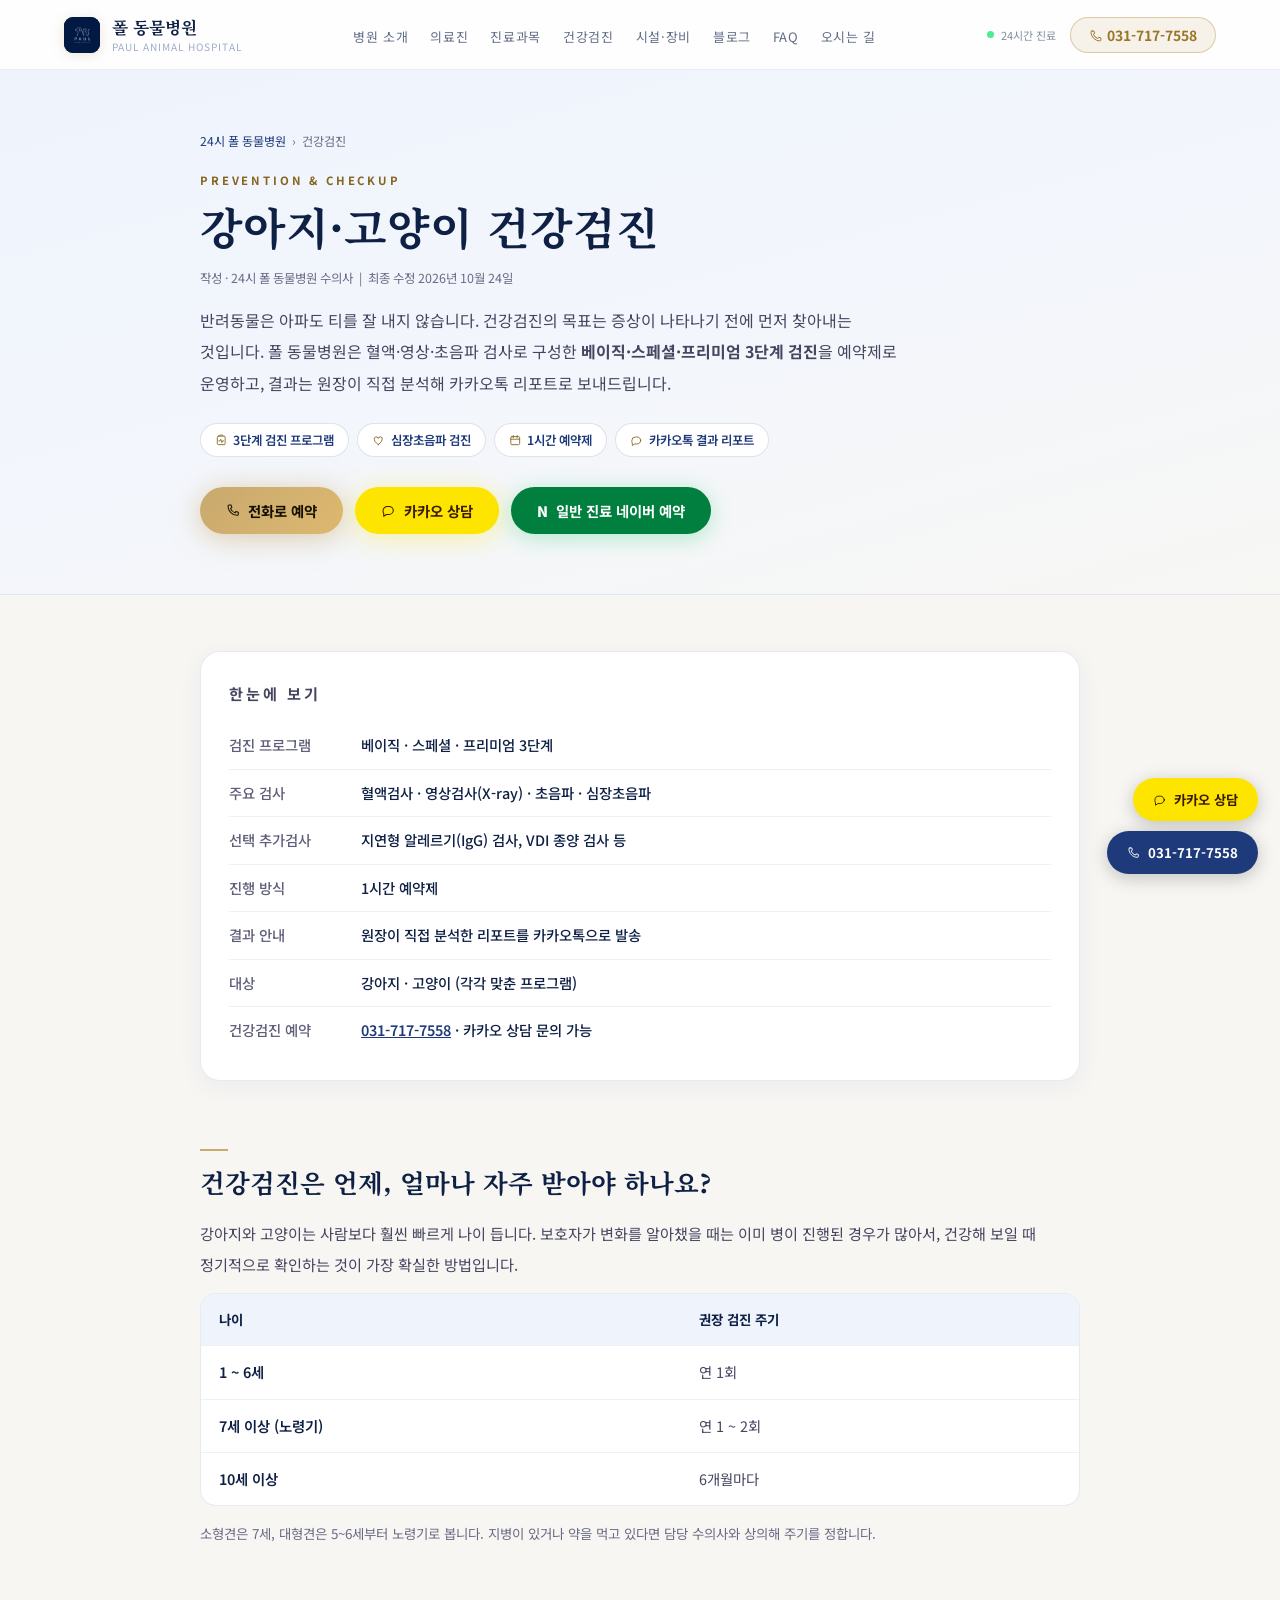
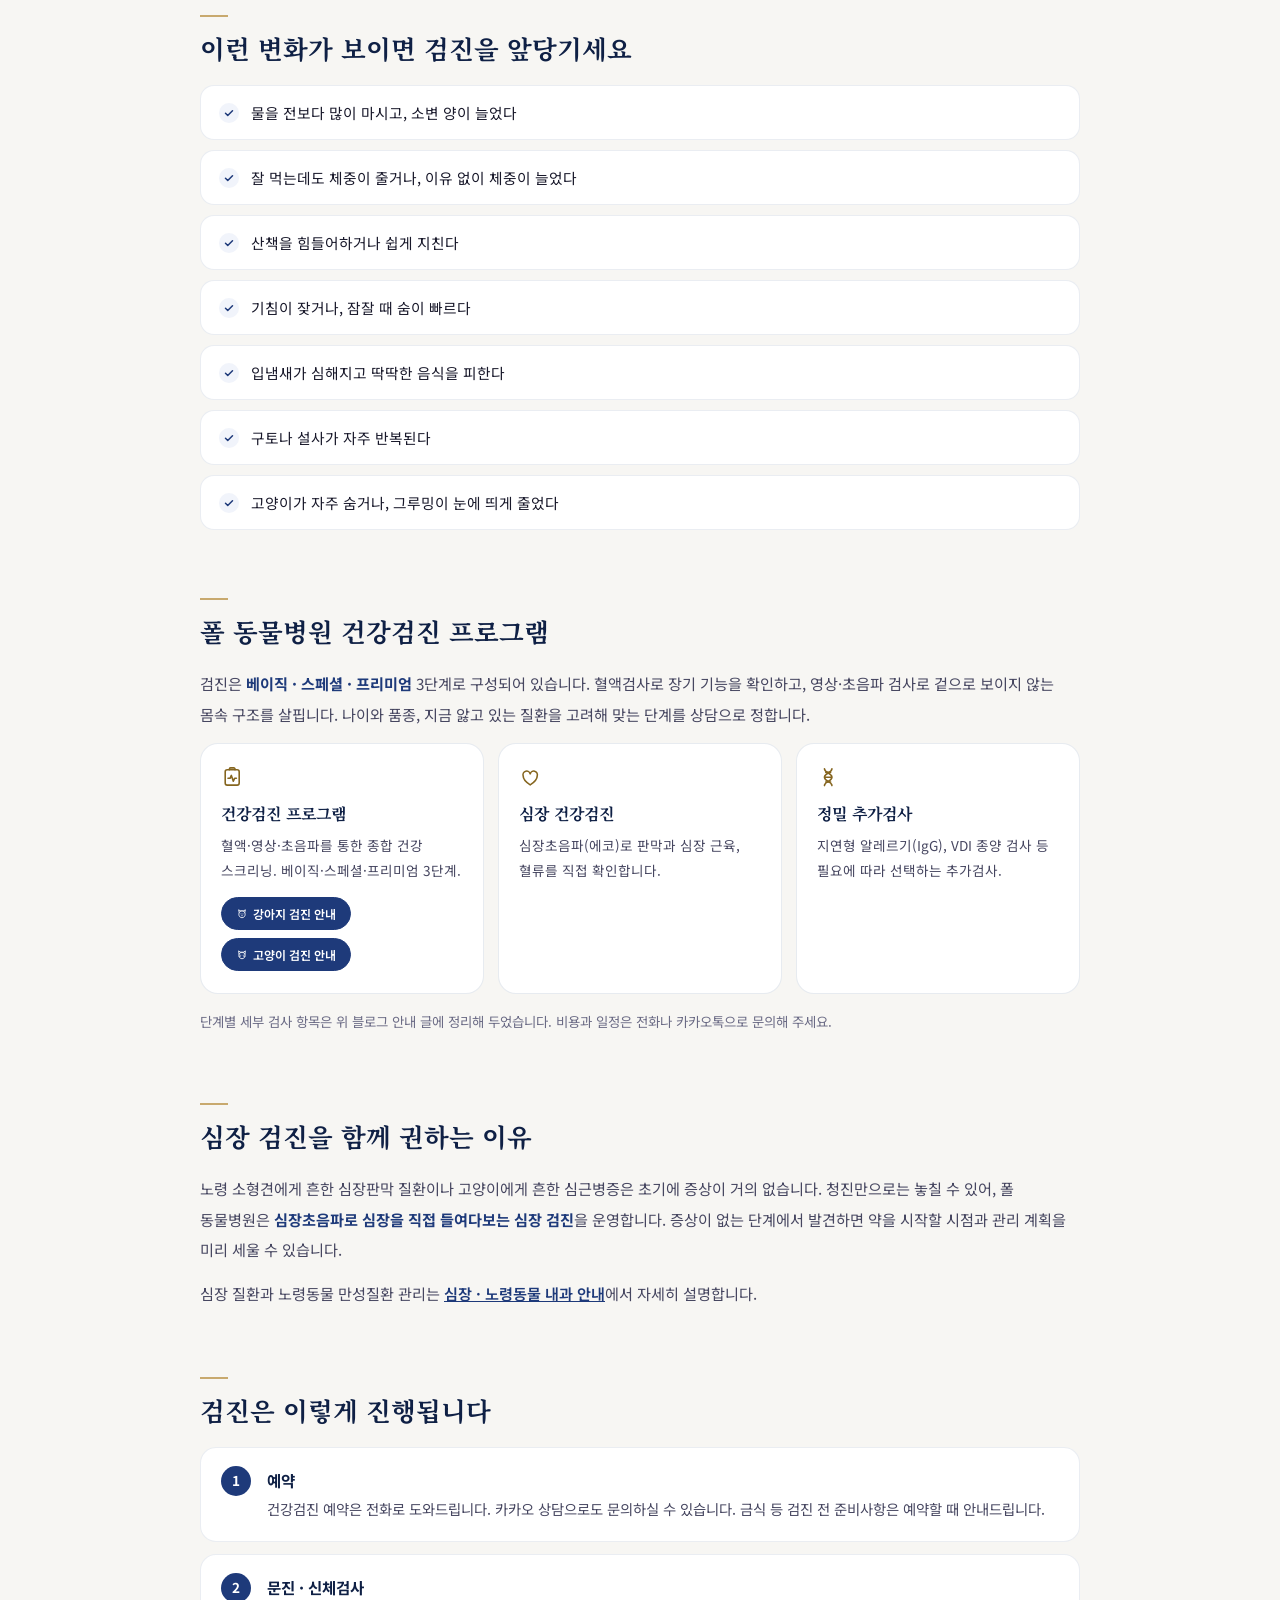
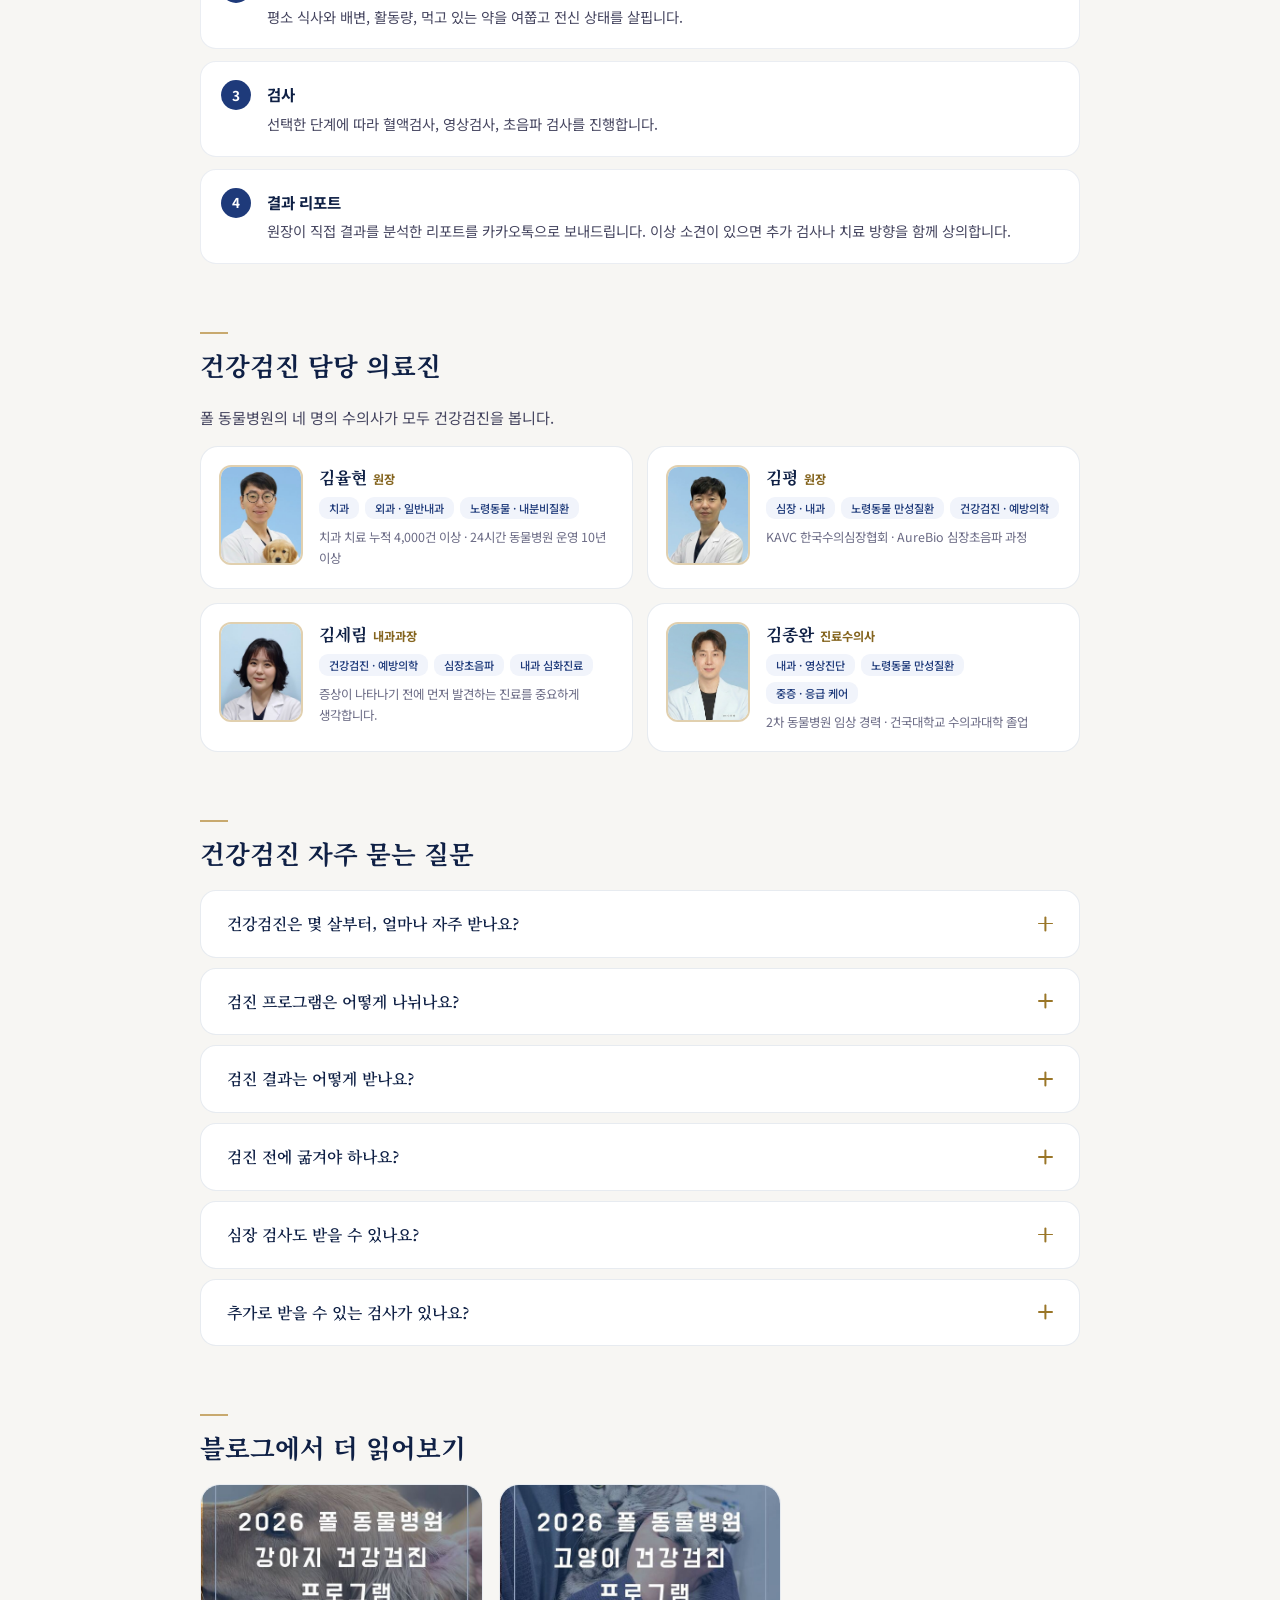
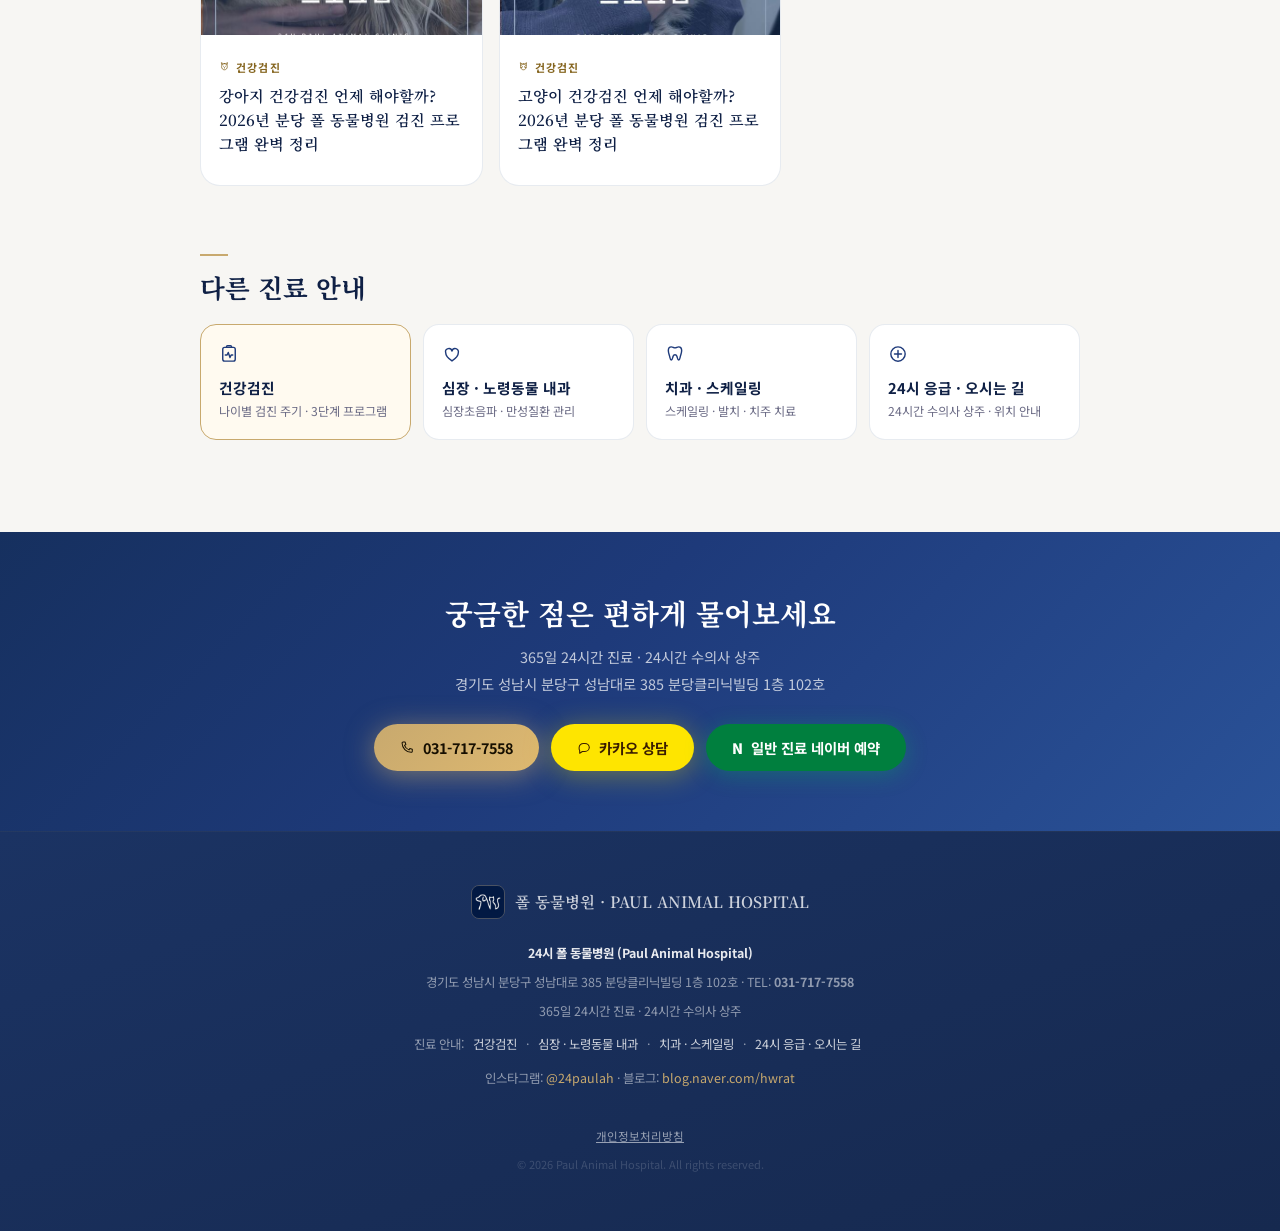
==== commit 6b9b66c1: "건강검진 예약 안내를 네이버 예약 페이지와 일치: 검진은 전화(카카오 문의 가능), 네이버 예약은 '일반 진료'로 구분 Co-Authored-By: Claude Opus 5.5 <" ====
--- a/site/checkup/index.html
+++ b/site/checkup/index.html
@@ -21,7 +21,7 @@
 <meta property="og:image:height" content="630">
 <meta name="twitter:card" content="summary_large_image">
 <meta name="theme-color" content="#021a43">
-<script type="application/ld+json">{"@context": "https://schema.org", "@graph": [{"@type": "WebPage", "@id": "https://paulah.co.kr/checkup/#webpage", "url": "https://paulah.co.kr/checkup/", "name": "강아지·고양이 건강검진 | 분당 24시 폴 동물병원", "description": "분당 정자동 폴 동물병원 건강검진 안내. 나이별 권장 주기, 베이직·스페셜·프리미엄 3단계 프로그램, 원장 직접 분석 리포트.", "inLanguage": "ko-KR", "isPartOf": {"@type": "WebSite", "@id": "https://paulah.co.kr/#website", "name": "24시 폴 동물병원", "url": "https://paulah.co.kr/"}, "about": {"@id": "https://paulah.co.kr/#clinic"}, "primaryImageOfPage": {"@type": "ImageObject", "url": "https://paulah.co.kr/og-image.jpg?v=2"}, "datePublished": "2026-10-22", "dateModified": "2026-10-22", "author": {"@id": "https://paulah.co.kr/#clinic"}, "publisher": {"@id": "https://paulah.co.kr/#clinic"}, "breadcrumb": {"@id": "https://paulah.co.kr/checkup/#breadcrumb"}}, {"@type": "BreadcrumbList", "@id": "https://paulah.co.kr/checkup/#breadcrumb", "itemListElement": [{"@type": "ListItem", "position": 1, "name": "홈", "item": "https://paulah.co.kr/"}, {"@type": "ListItem", "position": 2, "name": "건강검진", "item": "https://paulah.co.kr/checkup/"}]}, {"@type": "VeterinaryCare", "@id": "https://paulah.co.kr/#clinic", "name": "24시 폴 동물병원", "url": "https://paulah.co.kr/", "telephone": "+82-31-717-7558", "image": "https://paulah.co.kr/og-image.jpg?v=2", "address": {"@type": "PostalAddress", "streetAddress": "성남대로 385 분당클리닉빌딩 1층 102호", "addressLocality": "성남시 분당구", "addressRegion": "경기도", "addressCountry": "KR"}, "openingHoursSpecification": [{"@type": "OpeningHoursSpecification", "dayOfWeek": ["Monday", "Tuesday", "Wednesday", "Thursday", "Friday", "Saturday", "Sunday"], "opens": "00:00", "closes": "23:59"}]}, {"@type": "FAQPage", "@id": "https://paulah.co.kr/checkup/#faq", "mainEntity": [{"@type": "Question", "name": "건강검진은 몇 살부터, 얼마나 자주 받나요?", "acceptedAnswer": {"@type": "Answer", "text": "1~6세는 연 1회, 7세 이상 노령기에는 연 1~2회, 10세 이상은 6개월마다 받기를 권합니다. 소형견은 7세, 대형견은 5~6세부터 노령기로 봅니다."}}, {"@type": "Question", "name": "검진 프로그램은 어떻게 나뉘나요?", "acceptedAnswer": {"@type": "Answer", "text": "베이직·스페셜·프리미엄 3단계로 운영합니다. 혈액검사, 영상검사, 초음파 검사를 단계별로 조합하며, 나이와 건강 상태에 맞춰 상담 후 정합니다. 강아지와 고양이는 각각 맞춘 프로그램이 있습니다."}}, {"@type": "Question", "name": "검진 결과는 어떻게 받나요?", "acceptedAnswer": {"@type": "Answer", "text": "원장이 직접 결과를 분석한 리포트를 카카오톡으로 보내드립니다. 이상 소견이 있으면 추가 검사나 치료 방향을 함께 상의합니다."}}, {"@type": "Question", "name": "검진 전에 굶겨야 하나요?", "acceptedAnswer": {"@type": "Answer", "text": "혈액검사와 복부 초음파는 공복 상태에서 결과가 더 정확하기 때문에 보통 금식이 필요합니다. 정확한 금식 시간과 준비사항은 예약할 때 안내드립니다."}}, {"@type": "Question", "name": "심장 검사도 받을 수 있나요?", "acceptedAnswer": {"@type": "Answer", "text": "네. 심장초음파(에코)로 판막과 심장 근육, 혈류를 확인하는 심장 검진을 운영합니다. 증상이 없는 노령 소형견과 고양이에게도 권합니다."}}, {"@type": "Question", "name": "추가로 받을 수 있는 검사가 있나요?", "acceptedAnswer": {"@type": "Answer", "text": "지연형 알레르기(IgG) 검사, VDI 종양 검사 등을 선택 추가검사로 받을 수 있습니다. 필요 여부는 상담 때 안내드립니다."}}]}]}</script>
+<script type="application/ld+json">{"@context": "https://schema.org", "@graph": [{"@type": "WebPage", "@id": "https://paulah.co.kr/checkup/#webpage", "url": "https://paulah.co.kr/checkup/", "name": "강아지·고양이 건강검진 | 분당 24시 폴 동물병원", "description": "분당 정자동 폴 동물병원 건강검진 안내. 나이별 권장 주기, 베이직·스페셜·프리미엄 3단계 프로그램, 원장 직접 분석 리포트.", "inLanguage": "ko-KR", "isPartOf": {"@type": "WebSite", "@id": "https://paulah.co.kr/#website", "name": "24시 폴 동물병원", "url": "https://paulah.co.kr/"}, "about": {"@id": "https://paulah.co.kr/#clinic"}, "primaryImageOfPage": {"@type": "ImageObject", "url": "https://paulah.co.kr/og-image.jpg?v=2"}, "datePublished": "2026-10-22", "dateModified": "2026-10-24", "author": {"@id": "https://paulah.co.kr/#clinic"}, "publisher": {"@id": "https://paulah.co.kr/#clinic"}, "breadcrumb": {"@id": "https://paulah.co.kr/checkup/#breadcrumb"}}, {"@type": "BreadcrumbList", "@id": "https://paulah.co.kr/checkup/#breadcrumb", "itemListElement": [{"@type": "ListItem", "position": 1, "name": "홈", "item": "https://paulah.co.kr/"}, {"@type": "ListItem", "position": 2, "name": "건강검진", "item": "https://paulah.co.kr/checkup/"}]}, {"@type": "VeterinaryCare", "@id": "https://paulah.co.kr/#clinic", "name": "24시 폴 동물병원", "url": "https://paulah.co.kr/", "telephone": "+82-31-717-7558", "image": "https://paulah.co.kr/og-image.jpg?v=2", "address": {"@type": "PostalAddress", "streetAddress": "성남대로 385 분당클리닉빌딩 1층 102호", "addressLocality": "성남시 분당구", "addressRegion": "경기도", "addressCountry": "KR"}, "openingHoursSpecification": [{"@type": "OpeningHoursSpecification", "dayOfWeek": ["Monday", "Tuesday", "Wednesday", "Thursday", "Friday", "Saturday", "Sunday"], "opens": "00:00", "closes": "23:59"}]}, {"@type": "FAQPage", "@id": "https://paulah.co.kr/checkup/#faq", "mainEntity": [{"@type": "Question", "name": "건강검진은 몇 살부터, 얼마나 자주 받나요?", "acceptedAnswer": {"@type": "Answer", "text": "1~6세는 연 1회, 7세 이상 노령기에는 연 1~2회, 10세 이상은 6개월마다 받기를 권합니다. 소형견은 7세, 대형견은 5~6세부터 노령기로 봅니다."}}, {"@type": "Question", "name": "검진 프로그램은 어떻게 나뉘나요?", "acceptedAnswer": {"@type": "Answer", "text": "베이직·스페셜·프리미엄 3단계로 운영합니다. 혈액검사, 영상검사, 초음파 검사를 단계별로 조합하며, 나이와 건강 상태에 맞춰 상담 후 정합니다. 강아지와 고양이는 각각 맞춘 프로그램이 있습니다."}}, {"@type": "Question", "name": "검진 결과는 어떻게 받나요?", "acceptedAnswer": {"@type": "Answer", "text": "원장이 직접 결과를 분석한 리포트를 카카오톡으로 보내드립니다. 이상 소견이 있으면 추가 검사나 치료 방향을 함께 상의합니다."}}, {"@type": "Question", "name": "검진 전에 굶겨야 하나요?", "acceptedAnswer": {"@type": "Answer", "text": "혈액검사와 복부 초음파는 공복 상태에서 결과가 더 정확하기 때문에 보통 금식이 필요합니다. 정확한 금식 시간과 준비사항은 예약할 때 안내드립니다."}}, {"@type": "Question", "name": "심장 검사도 받을 수 있나요?", "acceptedAnswer": {"@type": "Answer", "text": "네. 심장초음파(에코)로 판막과 심장 근육, 혈류를 확인하는 심장 검진을 운영합니다. 증상이 없는 노령 소형견과 고양이에게도 권합니다."}}, {"@type": "Question", "name": "추가로 받을 수 있는 검사가 있나요?", "acceptedAnswer": {"@type": "Answer", "text": "지연형 알레르기(IgG) 검사, VDI 종양 검사 등을 선택 추가검사로 받을 수 있습니다. 필요 여부는 상담 때 안내드립니다."}}]}]}</script>
 <link href="https://fonts.googleapis.com/css2?family=Noto+Sans+KR:wght@300;400;500;700;900&family=Noto+Serif+KR:wght@400;600;700&display=swap" rel="stylesheet">
 <link rel="stylesheet" href="../assets/base.css?v=1905624e">
 <link rel="stylesheet" href="../assets/page.css?v=1905624e">
@@ -90,7 +90,7 @@
     <div class="sp-crumb"><a href="../">24시 폴 동물병원</a><span>›</span><span>건강검진</span></div>
     <p class="ey">PREVENTION &amp; CHECKUP</p>
     <h1 class="sp-h1">강아지·고양이 건강검진</h1>
-    <p class="sp-meta">작성 · 24시 폴 동물병원 수의사 &nbsp;|&nbsp; 최종 수정 <time datetime="2026-10-22">2026년 10월 22일</time></p>
+    <p class="sp-meta">작성 · 24시 폴 동물병원 수의사 &nbsp;|&nbsp; 최종 수정 <time datetime="2026-10-24">2026년 10월 24일</time></p>
 <p class="sp-lead">반려동물은 아파도 티를 잘 내지 않습니다. 건강검진의 목표는 증상이 나타나기 전에 먼저 찾아내는 것입니다. 폴 동물병원은 혈액·영상·초음파 검사로 구성한 <strong>베이직·스페셜·프리미엄 3단계 검진</strong>을 예약제로 운영하고, 결과는 원장이 직접 분석해 카카오톡 리포트로 보내드립니다.</p>
     <div class="sp-chips">
       <span class="sp-chip"><svg class="ic"><use href="#i-checkup"></use></svg>3단계 검진 프로그램</span>
@@ -101,7 +101,7 @@
     <div class="sp-cta">
       <a href="tel:031-717-7558" class="bpg"><svg class="ic"><use href="#i-phone"></use></svg> 전화로 예약</a>
       <a href="https://pf.kakao.com/_xfkxekM/chat" target="_blank" rel="noopener" class="bkk"><svg class="ic"><use href="#i-chat"></use></svg> 카카오 상담</a>
-      <a href="https://naver.me/xKyevLBK" target="_blank" rel="noopener" class="bnv"><b>N</b> 네이버 예약</a>
+      <a href="https://naver.me/xKyevLBK" target="_blank" rel="noopener" class="bnv"><b>N</b> 일반 진료 네이버 예약</a>
     </div>
   </div>
 </header>
@@ -118,7 +118,7 @@
           <dt>진행 방식</dt><dd>1시간 예약제</dd>
           <dt>결과 안내</dt><dd>원장이 직접 분석한 리포트를 카카오톡으로 발송</dd>
           <dt>대상</dt><dd>강아지 · 고양이 (각각 맞춘 프로그램)</dd>
-          <dt>예약</dt><dd><a href="tel:031-717-7558">031-717-7558</a> · 카카오톡 채널 · 네이버 예약</dd>
+          <dt>건강검진 예약</dt><dd><a href="tel:031-717-7558">031-717-7558</a> · 카카오 상담 문의 가능</dd>
         </dl>
       </div>
     </section>
@@ -171,7 +171,7 @@
     <section class="sp-sec">
       <h2 class="sp-h2">검진은 이렇게 진행됩니다</h2>
       <ol class="sp-steps">
-        <li><b>예약</b>전화, 카카오톡 채널, 네이버 예약으로 날짜를 정합니다. 금식 등 검진 전 준비사항은 예약할 때 안내드립니다.</li>
+        <li><b>예약</b>건강검진 예약은 전화로 도와드립니다. 카카오 상담으로도 문의하실 수 있습니다. 금식 등 검진 전 준비사항은 예약할 때 안내드립니다.</li>
         <li><b>문진 · 신체검사</b>평소 식사와 배변, 활동량, 먹고 있는 약을 여쭙고 전신 상태를 살핍니다.</li>
         <li><b>검사</b>선택한 단계에 따라 혈액검사, 영상검사, 초음파 검사를 진행합니다.</li>
         <li><b>결과 리포트</b>원장이 직접 결과를 분석한 리포트를 카카오톡으로 보내드립니다. 이상 소견이 있으면 추가 검사나 치료 방향을 함께 상의합니다.</li>
@@ -263,7 +263,7 @@
   <div class="sp-cta">
     <a href="tel:031-717-7558" class="bpg"><svg class="ic"><use href="#i-phone"></use></svg> 031-717-7558</a>
     <a href="https://pf.kakao.com/_xfkxekM/chat" target="_blank" rel="noopener" class="bkk"><svg class="ic"><use href="#i-chat"></use></svg> 카카오 상담</a>
-    <a href="https://naver.me/xKyevLBK" target="_blank" rel="noopener" class="bnv"><b>N</b> 네이버 예약</a>
+    <a href="https://naver.me/xKyevLBK" target="_blank" rel="noopener" class="bnv"><b>N</b> 일반 진료 네이버 예약</a>
   </div>
 </section>
 
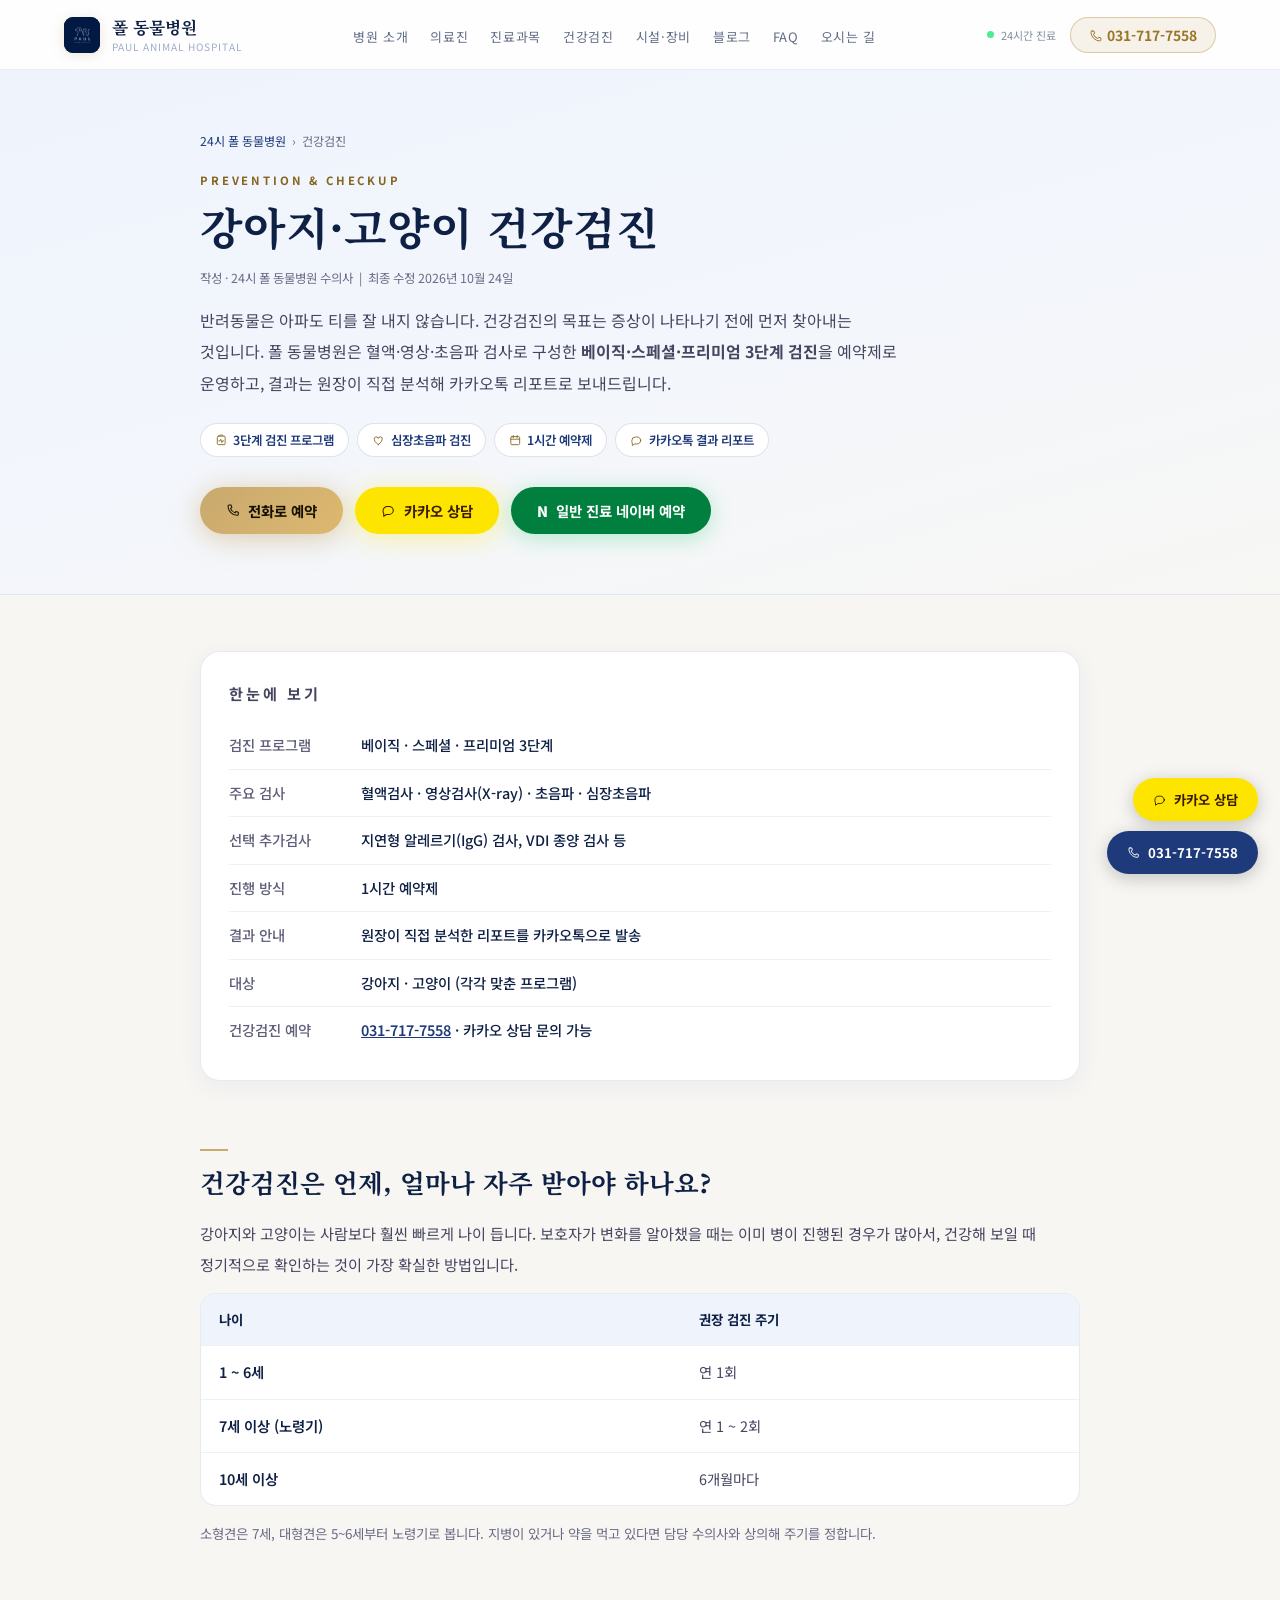
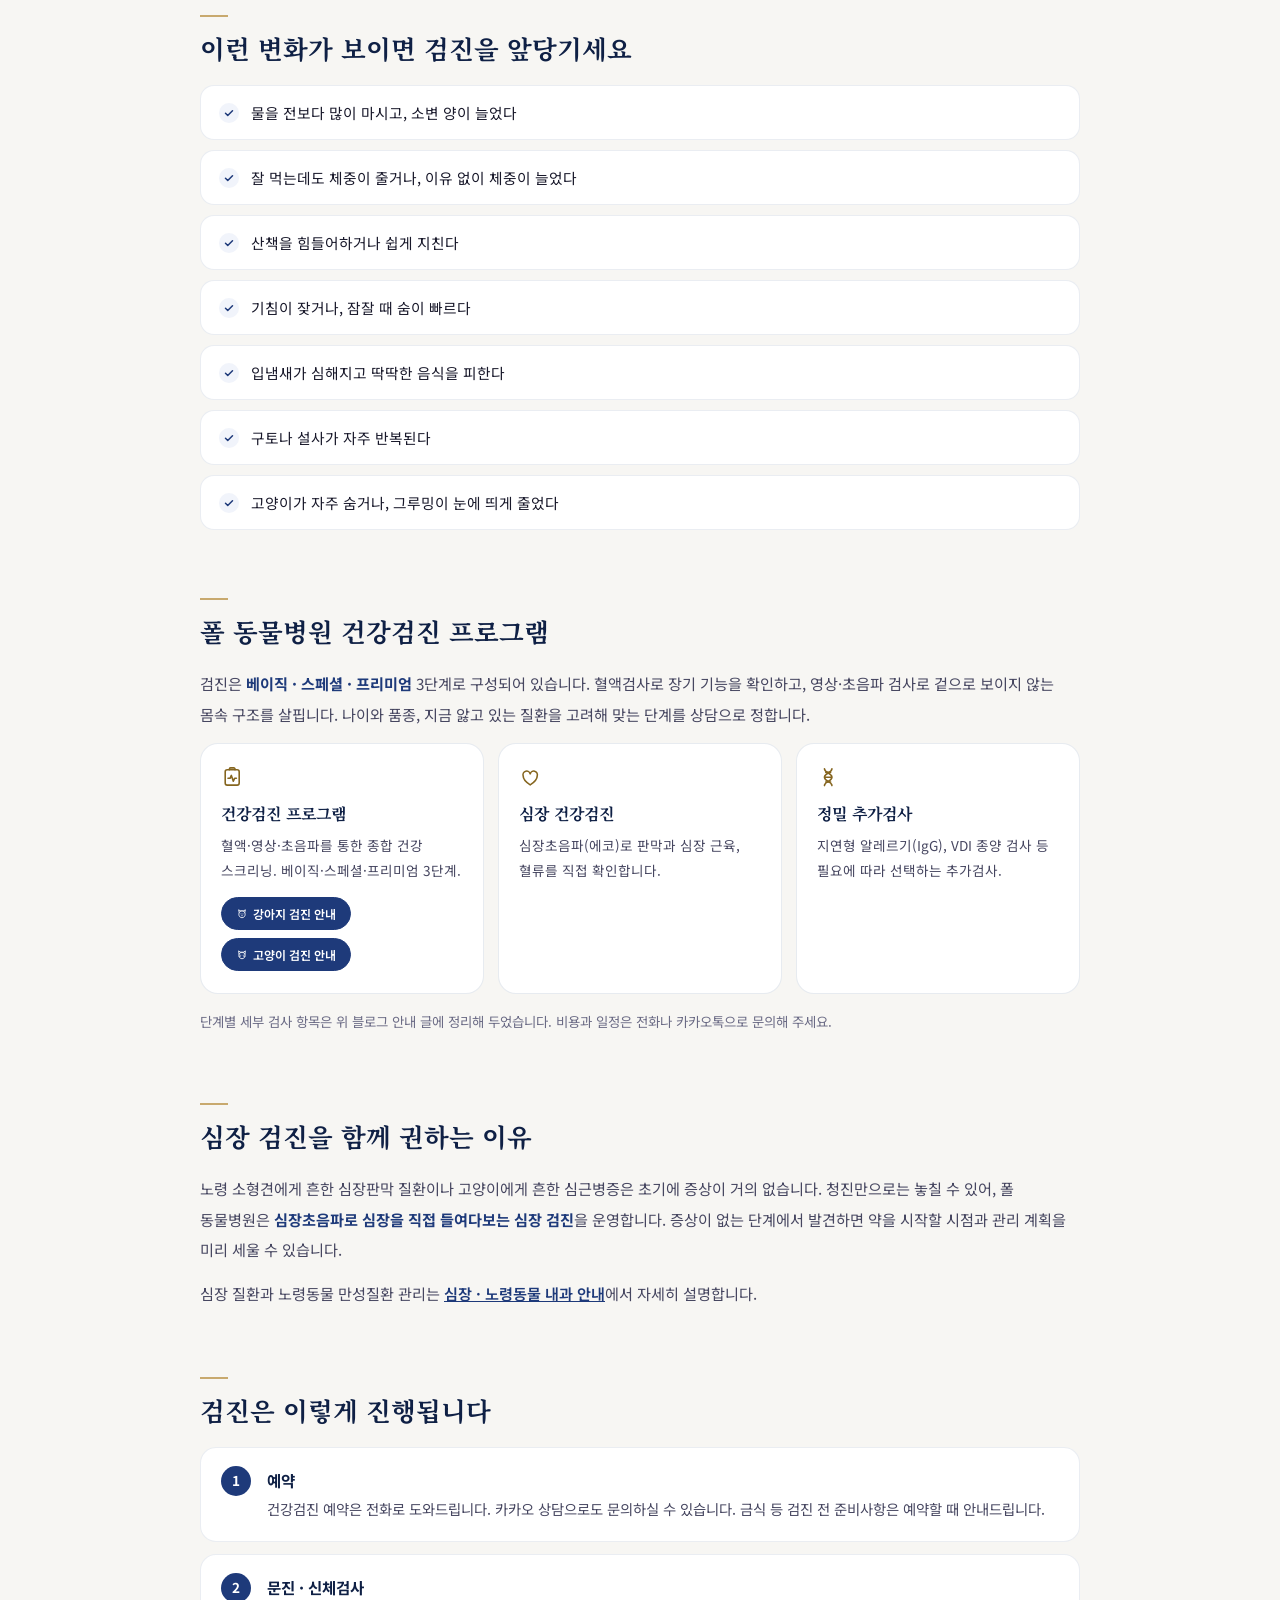
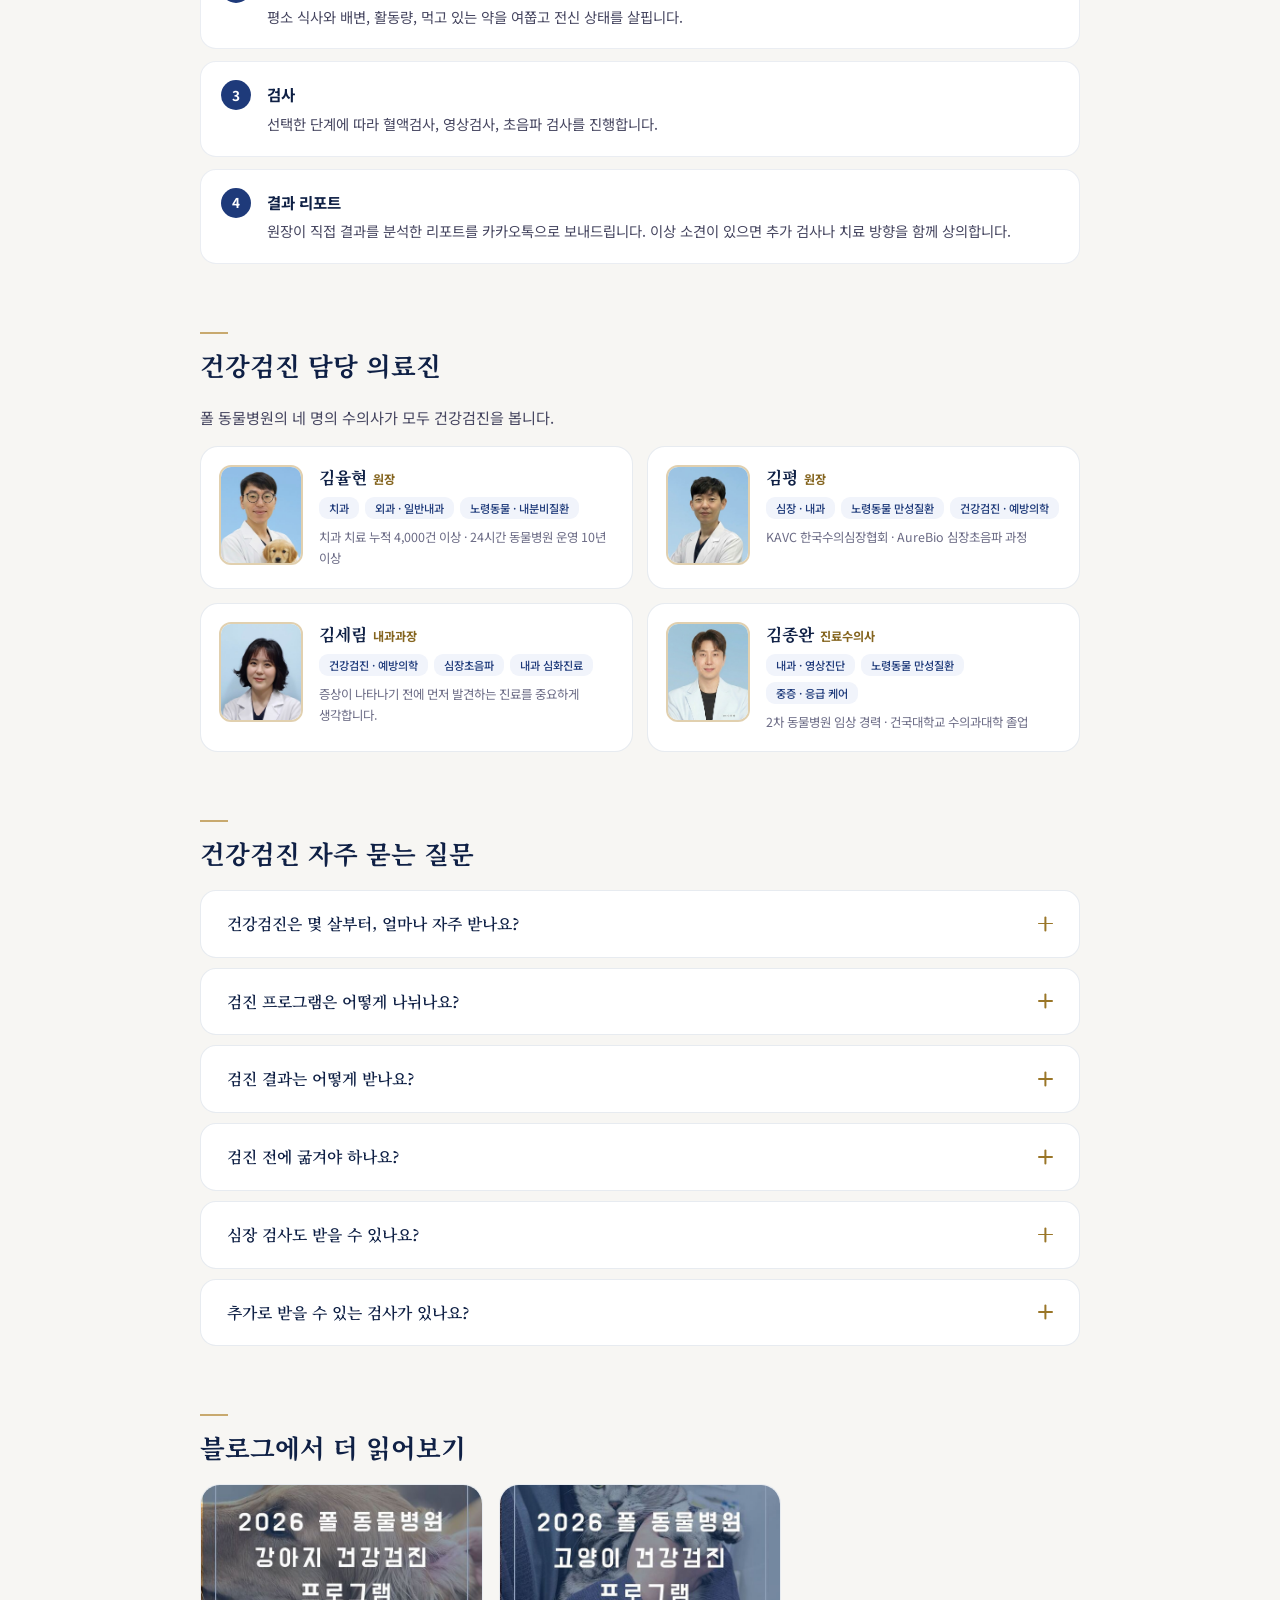
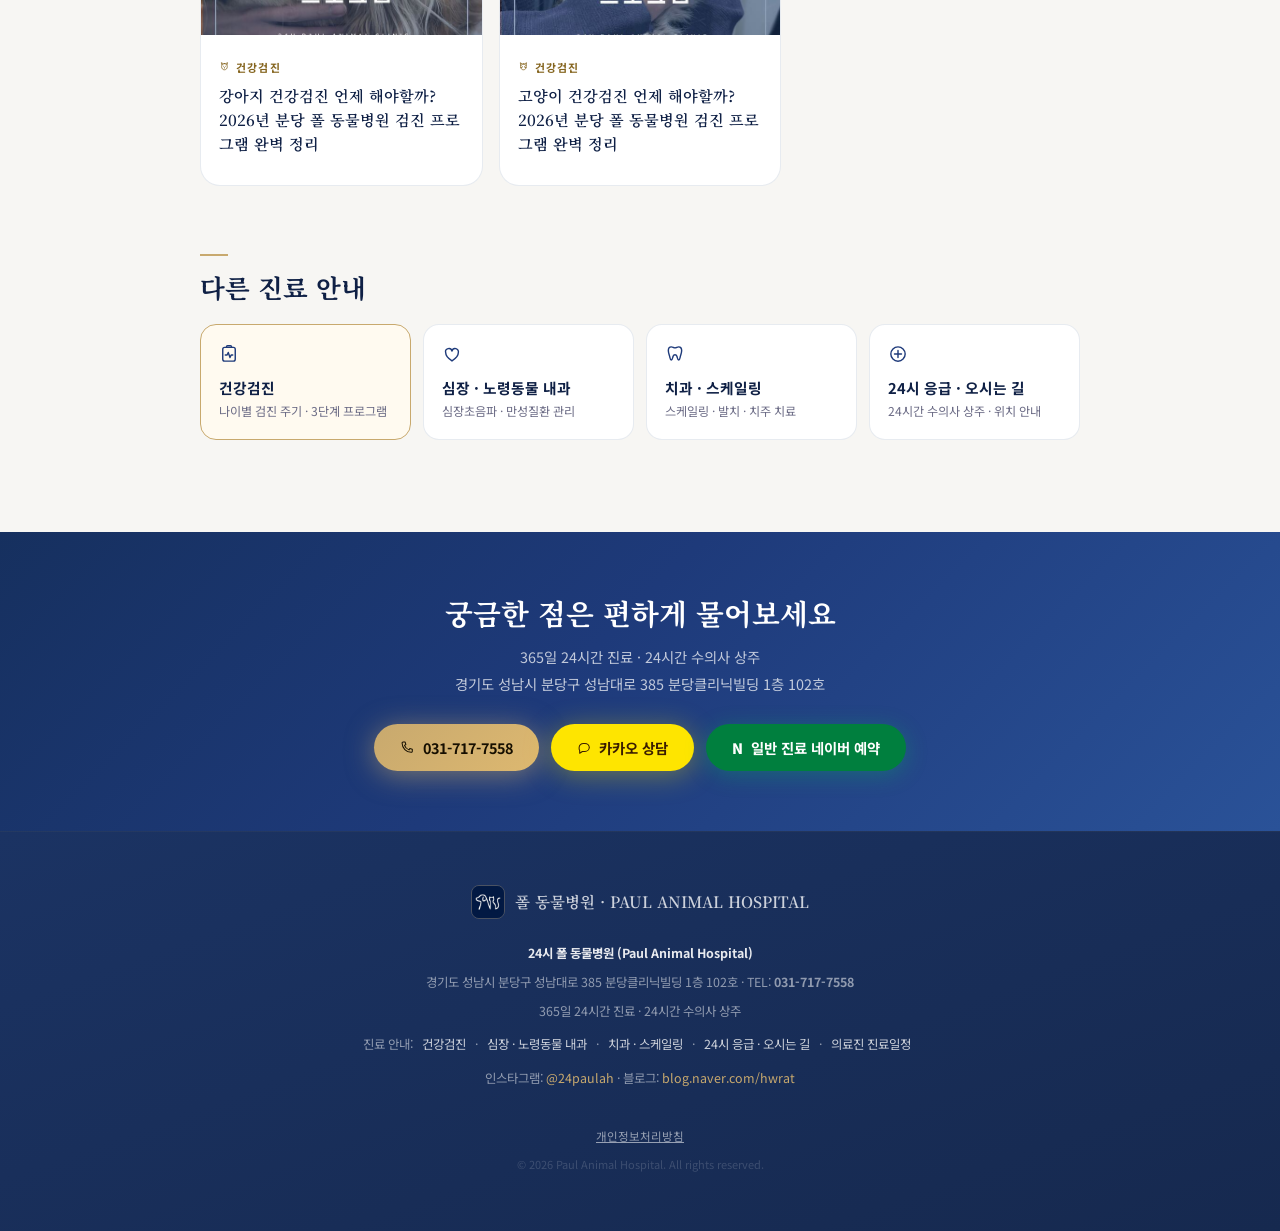
==== commit ec6fcf1b: "의료진 진료일정 페이지(/schedule/) 추가: 카카오 고정 링크용, 이번 달 기본·다음 달 선택·지난달 자동 숨김, 매달 CSV(+선택 이미지 4장)만 바꾸면 갱신 Co-Au" ====
--- a/site/checkup/index.html
+++ b/site/checkup/index.html
@@ -23,8 +23,8 @@
 <meta name="theme-color" content="#021a43">
 <script type="application/ld+json">{"@context": "https://schema.org", "@graph": [{"@type": "WebPage", "@id": "https://paulah.co.kr/checkup/#webpage", "url": "https://paulah.co.kr/checkup/", "name": "강아지·고양이 건강검진 | 분당 24시 폴 동물병원", "description": "분당 정자동 폴 동물병원 건강검진 안내. 나이별 권장 주기, 베이직·스페셜·프리미엄 3단계 프로그램, 원장 직접 분석 리포트.", "inLanguage": "ko-KR", "isPartOf": {"@type": "WebSite", "@id": "https://paulah.co.kr/#website", "name": "24시 폴 동물병원", "url": "https://paulah.co.kr/"}, "about": {"@id": "https://paulah.co.kr/#clinic"}, "primaryImageOfPage": {"@type": "ImageObject", "url": "https://paulah.co.kr/og-image.jpg?v=2"}, "datePublished": "2026-10-22", "dateModified": "2026-10-24", "author": {"@id": "https://paulah.co.kr/#clinic"}, "publisher": {"@id": "https://paulah.co.kr/#clinic"}, "breadcrumb": {"@id": "https://paulah.co.kr/checkup/#breadcrumb"}}, {"@type": "BreadcrumbList", "@id": "https://paulah.co.kr/checkup/#breadcrumb", "itemListElement": [{"@type": "ListItem", "position": 1, "name": "홈", "item": "https://paulah.co.kr/"}, {"@type": "ListItem", "position": 2, "name": "건강검진", "item": "https://paulah.co.kr/checkup/"}]}, {"@type": "VeterinaryCare", "@id": "https://paulah.co.kr/#clinic", "name": "24시 폴 동물병원", "url": "https://paulah.co.kr/", "telephone": "+82-31-717-7558", "image": "https://paulah.co.kr/og-image.jpg?v=2", "address": {"@type": "PostalAddress", "streetAddress": "성남대로 385 분당클리닉빌딩 1층 102호", "addressLocality": "성남시 분당구", "addressRegion": "경기도", "addressCountry": "KR"}, "openingHoursSpecification": [{"@type": "OpeningHoursSpecification", "dayOfWeek": ["Monday", "Tuesday", "Wednesday", "Thursday", "Friday", "Saturday", "Sunday"], "opens": "00:00", "closes": "23:59"}]}, {"@type": "FAQPage", "@id": "https://paulah.co.kr/checkup/#faq", "mainEntity": [{"@type": "Question", "name": "건강검진은 몇 살부터, 얼마나 자주 받나요?", "acceptedAnswer": {"@type": "Answer", "text": "1~6세는 연 1회, 7세 이상 노령기에는 연 1~2회, 10세 이상은 6개월마다 받기를 권합니다. 소형견은 7세, 대형견은 5~6세부터 노령기로 봅니다."}}, {"@type": "Question", "name": "검진 프로그램은 어떻게 나뉘나요?", "acceptedAnswer": {"@type": "Answer", "text": "베이직·스페셜·프리미엄 3단계로 운영합니다. 혈액검사, 영상검사, 초음파 검사를 단계별로 조합하며, 나이와 건강 상태에 맞춰 상담 후 정합니다. 강아지와 고양이는 각각 맞춘 프로그램이 있습니다."}}, {"@type": "Question", "name": "검진 결과는 어떻게 받나요?", "acceptedAnswer": {"@type": "Answer", "text": "원장이 직접 결과를 분석한 리포트를 카카오톡으로 보내드립니다. 이상 소견이 있으면 추가 검사나 치료 방향을 함께 상의합니다."}}, {"@type": "Question", "name": "검진 전에 굶겨야 하나요?", "acceptedAnswer": {"@type": "Answer", "text": "혈액검사와 복부 초음파는 공복 상태에서 결과가 더 정확하기 때문에 보통 금식이 필요합니다. 정확한 금식 시간과 준비사항은 예약할 때 안내드립니다."}}, {"@type": "Question", "name": "심장 검사도 받을 수 있나요?", "acceptedAnswer": {"@type": "Answer", "text": "네. 심장초음파(에코)로 판막과 심장 근육, 혈류를 확인하는 심장 검진을 운영합니다. 증상이 없는 노령 소형견과 고양이에게도 권합니다."}}, {"@type": "Question", "name": "추가로 받을 수 있는 검사가 있나요?", "acceptedAnswer": {"@type": "Answer", "text": "지연형 알레르기(IgG) 검사, VDI 종양 검사 등을 선택 추가검사로 받을 수 있습니다. 필요 여부는 상담 때 안내드립니다."}}]}]}</script>
 <link href="https://fonts.googleapis.com/css2?family=Noto+Sans+KR:wght@300;400;500;700;900&family=Noto+Serif+KR:wght@400;600;700&display=swap" rel="stylesheet">
-<link rel="stylesheet" href="../assets/base.css?v=1905624e">
-<link rel="stylesheet" href="../assets/page.css?v=1905624e">
+<link rel="stylesheet" href="../assets/base.css?v=0e16f6b8">
+<link rel="stylesheet" href="../assets/page.css?v=0e16f6b8">
 <link rel="alternate" type="application/rss+xml" title="24시 폴 동물병원" href="https://paulah.co.kr/rss.xml">
 </head>
 <body><svg width="0" height="0" style="position:absolute" aria-hidden="true" focusable="false"><defs>
@@ -277,7 +277,7 @@
   <strong>24시 폴 동물병원 (Paul Animal Hospital)</strong><br>
   경기도 성남시 분당구 성남대로 385 분당클리닉빌딩 1층 102호 · TEL: <a href="tel:031-717-7558" style="color:inherit;font-weight:700;text-decoration:none;">031-717-7558</a><br>
   365일 24시간 진료 · 24시간 수의사 상주<br>
-  <div class="ftopics">진료 안내: <a href="../checkup/">건강검진</a> · <a href="../heart/">심장 · 노령동물 내과</a> · <a href="../dental/">치과 · 스케일링</a> · <a href="../emergency/">24시 응급 · 오시는 길</a></div>
+  <div class="ftopics">진료 안내: <a href="../checkup/">건강검진</a> · <a href="../heart/">심장 · 노령동물 내과</a> · <a href="../dental/">치과 · 스케일링</a> · <a href="../emergency/">24시 응급 · 오시는 길</a> · <a href="../schedule/">의료진 진료일정</a></div>
   인스타그램: <a href="https://www.instagram.com/24paulah" target="_blank" rel="noopener" style="color:var(--gold);">@24paulah</a> · 블로그: <a href="https://blog.naver.com/hwrat" target="_blank" rel="noopener">blog.naver.com/hwrat</a><br><br>
   <a href="../privacy/" style="font-size:0.72rem;color:rgba(255,255,255,0.55);text-decoration:underline;">개인정보처리방침</a><br>
   <span style="font-size:0.69rem;color:rgba(255,255,255,0.16);">© 2026 Paul Animal Hospital. All rights reserved.</span>
--- a/site/assets/base.css
+++ b/site/assets/base.css
@@ -128,6 +128,10 @@
 .doc-in{max-width:1100px;margin:0 auto;}
 .doc-hd{text-align:center;margin-bottom:60px;}
 .doc-hd .sl{margin:0 auto;text-align:center;max-width:480px;}
+.doc-sched{display:inline-flex;align-items:center;gap:8px;margin-top:22px;padding:11px 22px;border-radius:30px;background:#fff;border:1.5px solid rgba(200,169,110,0.7);color:var(--navy-dark);font-size:0.88rem;font-weight:700;text-decoration:none;transition:transform .22s ease,box-shadow .22s ease;}
+.doc-sched .ic{color:#85651f;}
+.doc-sched span{color:#85651f;}
+.doc-sched:hover{transform:translateY(-2px);box-shadow:0 8px 22px rgba(20,42,100,0.1);}
 
 .doc-card{
   background:white;border-radius:24px;overflow:hidden;
--- a/site/assets/page.css
+++ b/site/assets/page.css
@@ -143,3 +143,130 @@
   .sp-call-d{margin-left:0;}
   .sp-main{padding-top:44px;}
 }
+
+/* ══════════════════════════════════════════════════
+   의료진 진료일정 (/schedule/) — 2026-10-24
+   표·달력 HTML은 tools/schedule_page.py 가 만듭니다.
+══════════════════════════════════════════════════ */
+.sp-hero-s{padding-bottom:40px;}
+.sp-hero-s .sp-lead{font-size:0.95rem;}
+.sc [hidden]{display:none!important;}
+.sc:not(.js) .sc-bar{display:none;}
+.sr{position:absolute;width:1px;height:1px;overflow:hidden;clip:rect(0 0 0 0);white-space:nowrap;}
+
+/* 상태 칩: 오전 · 오후 · 휴무(회색) */
+.sc-c{display:inline-flex;align-items:center;justify-content:center;min-width:48px;padding:4px 10px;border-radius:20px;font-size:0.8rem;font-weight:700;line-height:1.3;letter-spacing:0.02em;white-space:nowrap;}
+.sc-c.am{background:#fff;color:var(--navy);border:1.5px solid rgba(30,58,122,0.38);}
+.sc-c.pm{background:#fbf3e2;color:#6e4f10;border:1.5px solid rgba(200,169,110,0.75);}
+.sc-c.off{background:#6f717d;color:#fff;border:1.5px solid #6f717d;}
+
+/* 오늘 */
+.sc-today{background:linear-gradient(135deg,#0f2045 0%,#1e3a7a 100%);border-radius:20px;padding:20px 22px;color:#fff;margin-bottom:22px;box-shadow:0 10px 30px rgba(20,42,100,0.18);}
+.sc-today .sc-tt{font-size:0.95rem;font-weight:700;color:#fff;line-height:1.5;margin:0 0 12px;display:flex;align-items:center;gap:10px;flex-wrap:wrap;}
+.sc-today .sc-tt span{font-size:0.66rem;letter-spacing:0.2em;color:var(--navy-dark);background:var(--gold);padding:3px 9px;border-radius:12px;}
+.sc-today ul{list-style:none;display:grid;grid-template-columns:repeat(4,1fr);gap:8px;}
+.sc-today li{background:rgba(255,255,255,0.08);border:1px solid rgba(255,255,255,0.14);border-radius:14px;padding:10px 12px;display:flex;align-items:center;justify-content:space-between;gap:8px;}
+.sc-today li.off{background:rgba(255,255,255,0.03);}
+.sc-today li.off .n{color:rgba(255,255,255,0.6);}
+.sc-today .n{font-weight:700;font-size:0.92rem;}
+.sc-today .n small{display:block;font-weight:500;font-size:0.72rem;color:var(--gold-l);margin-top:1px;}
+.sc-today .sc-c.off{background:#8a8c97;border-color:#8a8c97;}
+
+.sc-empty{background:#fff;border:1.5px dashed rgba(26,58,107,0.25);border-radius:18px;padding:20px 22px;margin-bottom:20px;}
+.sc-empty p{margin:0!important;}
+.sc-empty p + p{margin-top:6px!important;font-size:0.86rem!important;}
+
+/* 월 · 수의사 선택 */
+.sc-bar{padding:4px 0 12px;margin:0 0 6px;border-bottom:1px solid rgba(26,58,107,0.08);}
+.sc-tabs{display:flex;gap:8px;margin-bottom:10px;}
+.sc-tab{flex:0 1 160px;display:flex;flex-direction:column;align-items:center;gap:1px;padding:9px 14px;border-radius:14px;border:1.5px solid rgba(26,58,107,0.16);background:#fff;color:var(--navy-dark);font-family:inherit;cursor:pointer;}
+.sc-tab b{font-size:1.05rem;font-weight:700;}
+.sc-tab span{font-size:0.7rem;color:var(--tl);}
+.sc-tab.on{background:var(--navy);border-color:var(--navy);color:#fff;}
+.sc-tab.on span{color:var(--gold-l);}
+.sc-vbs{display:flex;flex-wrap:wrap;gap:6px;}
+.sc-vb{flex:0 0 auto;padding:8px 14px;border-radius:22px;border:1.5px solid rgba(26,58,107,0.16);background:#fff;color:var(--navy-dark);font-family:inherit;font-size:0.84rem;font-weight:700;cursor:pointer;white-space:nowrap;}
+.sc-vb small{font-size:0.7rem;font-weight:500;color:#85651f;margin-left:4px;}
+.sc-vb.on{background:var(--gold);border-color:var(--gold);color:var(--navy-dark);}
+.sc-vb.on small{color:var(--navy-dark);}
+.sc-legend{display:flex;flex-wrap:wrap;align-items:center;gap:6px 8px;font-size:0.8rem;color:var(--tm);margin:12px 0 4px;}
+.sc-legend .sc-c{min-width:0;padding:2px 9px;font-size:0.72rem;}
+.sc-legend > span + span{margin-left:8px;}
+.sc-legend .sc-c{margin-right:4px;}
+
+.sc-month{margin-top:14px;}
+.sc-mt{font-family:"Noto Serif KR",serif;font-size:1.2rem;color:var(--navy-dark);font-weight:700;margin:6px 0 12px;}
+.sc .sc-notice{background:#fffaf0;border:1px solid rgba(200,169,110,0.45);border-left:4px solid var(--gold);border-radius:12px;padding:11px 14px;font-size:0.86rem!important;line-height:1.7!important;color:#5a4518!important;}
+
+/* 전체: 날짜 × 수의사 표 */
+.sc-table{width:100%;border-collapse:separate;border-spacing:0;background:#fff;border:1.5px solid rgba(26,58,107,0.1);border-radius:16px;table-layout:fixed;}
+.sc-table thead th{position:sticky;top:70px;z-index:2;box-shadow:0 1px 0 rgba(26,58,107,0.1);}
+.sc-table thead th:first-child{border-top-left-radius:14px;}
+.sc-table thead th:last-child{border-top-right-radius:14px;}
+.sc-table thead th{background:#eef3fc;color:var(--navy-dark);font-size:0.84rem;font-weight:700;padding:10px 4px;text-align:center;line-height:1.3;}
+.sc-table thead th:first-child{width:62px;}
+.sc-table thead small{display:block;font-size:0.68rem;font-weight:500;color:#85651f;margin-top:1px;}
+.sc-table tbody th,.sc-table td{border-top:1px solid rgba(26,58,107,0.07);padding:7px 4px;text-align:center;}
+.sc-table tbody th{font-weight:400;white-space:nowrap;}
+.sc-table tbody th b{font-size:0.95rem;color:var(--td);margin-right:3px;}
+.sc-table tbody th span{font-size:0.74rem;color:var(--tl);}
+.sc-table tr.sun th b,.sc-table tr.sun th span{color:#c0392b;}
+.sc-table tr.sat th b,.sc-table tr.sat th span{color:#1e3a7a;}
+.sc-table tr.past th,.sc-table tr.past td{opacity:0.45;}
+.sc-table tr.today th,.sc-table tr.today td{background:#fff6e3;}
+.sc-table tr.today th{box-shadow:inset 4px 0 0 var(--gold);}
+.sc-table tbody tr.today th{position:relative;}
+.sc-table tbody tr.today th::before{content:"오늘";position:absolute;top:2px;left:4px;right:0;font-size:0.58rem;font-weight:700;color:#85651f;line-height:1;}
+.sc-legend span{white-space:nowrap;}
+
+/* 수의사별 달력 */
+.sc-vt{font-family:"Noto Serif KR",serif;font-size:1.05rem!important;font-weight:700;color:var(--navy-dark)!important;margin:0 0 10px!important;}
+.sc-vt small{font-family:"Noto Sans KR",sans-serif;font-size:0.78rem;color:#85651f;font-weight:700;}
+.sc-cal{display:grid;grid-template-columns:repeat(7,1fr);gap:6px;}
+.sc-cal .h{text-align:center;font-size:0.78rem;font-weight:700;color:var(--tm);padding:4px 0;}
+.sc-cal .h.sun{color:#c0392b;} .sc-cal .h.sat{color:#1e3a7a;}
+.sc-cal .c{min-height:74px;background:#fff;border:1.5px solid rgba(26,58,107,0.12);border-radius:12px;padding:6px 5px 8px;display:flex;flex-direction:column;align-items:center;justify-content:space-between;gap:4px;}
+.sc-cal .c b{align-self:flex-end;font-size:0.8rem;font-weight:700;color:var(--td);line-height:1;}
+.sc-cal .c.sun b{color:#c0392b;} .sc-cal .c.sat b{color:#1e3a7a;}
+.sc-cal .c.pm{background:#fffbf3;border-color:rgba(200,169,110,0.55);}
+.sc-cal .c.off{background:#e4e5ea;border-color:#e4e5ea;}
+.sc-cal .c.off b{color:#7b7d88;}
+.sc-cal .c .sc-c{min-width:0;width:100%;max-width:52px;padding:3px 0;font-size:0.74rem;}
+.sc-cal .c.past{opacity:0.45;}
+.sc-cal .c.today{border-color:var(--gold);box-shadow:0 0 0 2px var(--gold);}
+
+/* 일정표 이미지 */
+.sc-imgs{margin-top:18px;background:#fff;border:1.5px solid rgba(26,58,107,0.1);border-radius:16px;padding:0 16px;}
+.sc-imgs summary{cursor:pointer;list-style:none;padding:15px 2px;font-weight:700;color:var(--navy-dark);font-size:0.92rem;display:flex;align-items:center;gap:8px;}
+.sc-imgs summary::-webkit-details-marker{display:none;}
+.sc-imgs summary::after{content:"+";margin-left:auto;font-size:1.2rem;color:#85651f;}
+.sc-imgs[open] summary::after{content:"–";}
+.sc-imgs summary small{font-weight:500;font-size:0.74rem;color:var(--tl);}
+.sc-gal{display:grid;grid-template-columns:repeat(4,1fr);gap:10px;padding-bottom:16px;}
+.sc-img{display:block;text-decoration:none;}
+.sc-img img{width:100%;height:auto;border-radius:10px;border:1px solid rgba(26,58,107,0.12);display:block;}
+.sc-img span{display:block;text-align:center;font-size:0.74rem;color:var(--tm);margin-top:6px;}
+
+.sc .sc-next{margin:16px 0 0!important;font-size:0.86rem!important;color:var(--tm)!important;background:#fff;border:1.5px dashed rgba(26,58,107,0.22);border-radius:14px;padding:12px 16px;}
+.sc .sc-pastw{margin:12px 0 0!important;text-align:right;}
+.sc-past{background:none;border:none;font-family:inherit;font-size:0.8rem;color:var(--tl);text-decoration:underline;cursor:pointer;padding:4px;}
+
+@media(max-width:760px){
+  .sp-hero-s{padding:96px 5% 30px;}
+  .sp-hero-s .sp-h1{margin-bottom:12px;}
+  .sc-today{padding:16px 14px;}
+  .sc-today ul{grid-template-columns:1fr 1fr;}
+  .sc-today li{padding:9px 10px;}
+  .sc-today .sc-c{min-width:44px;font-size:0.74rem;padding:3px 8px;}
+  .sc-table thead th{font-size:0.8rem;padding:9px 2px;}
+  .sc-table thead th:first-child{width:52px;}
+  .sc-table tbody th,.sc-table td{padding:6px 2px;}
+  .sc-table .sc-c{min-width:0;width:100%;max-width:56px;padding:4px 0;font-size:0.76rem;}
+  .sc-cal{gap:4px;}
+  .sc-cal .c{min-height:62px;border-radius:10px;padding:5px 3px 6px;}
+  .sc-cal .c .sc-c{font-size:0.7rem;}
+  .sc-gal{grid-template-columns:1fr 1fr;}
+}
+@media(max-width:360px){
+  .sc-today ul{grid-template-columns:1fr;}
+}
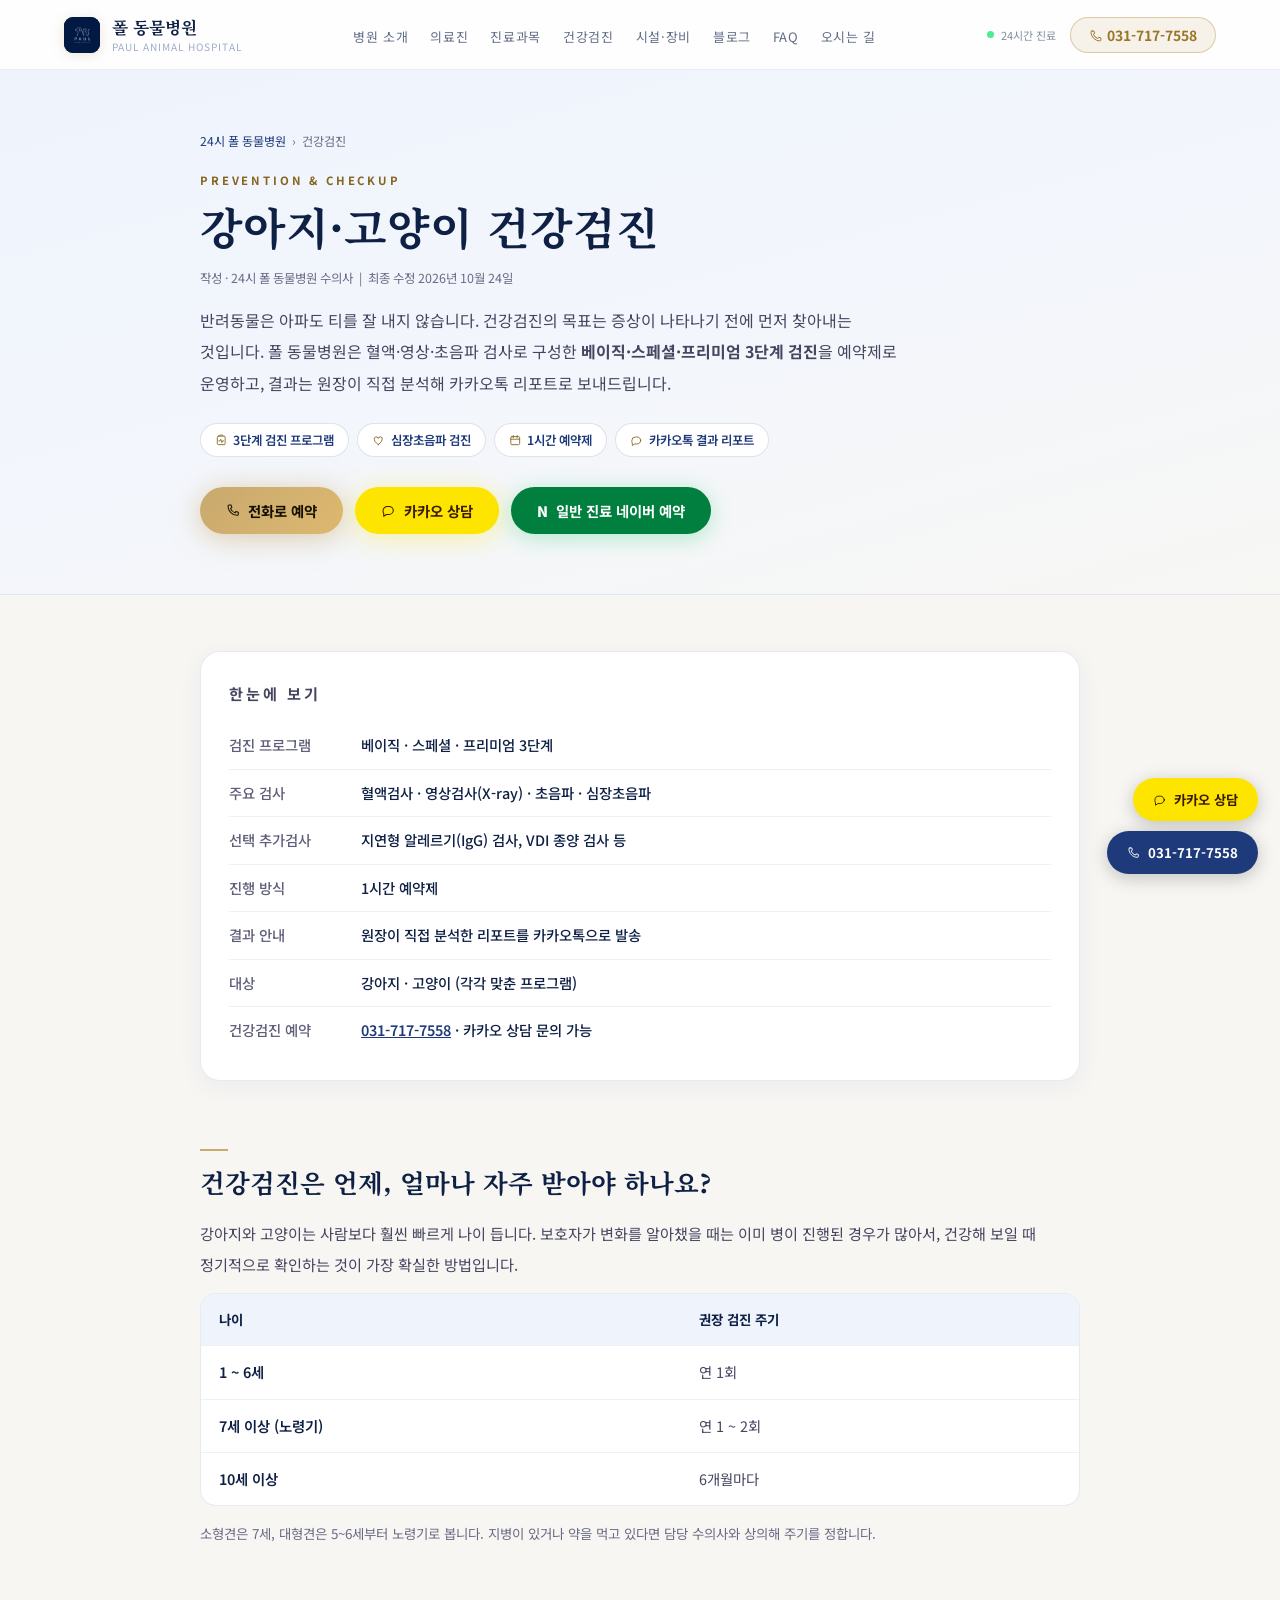
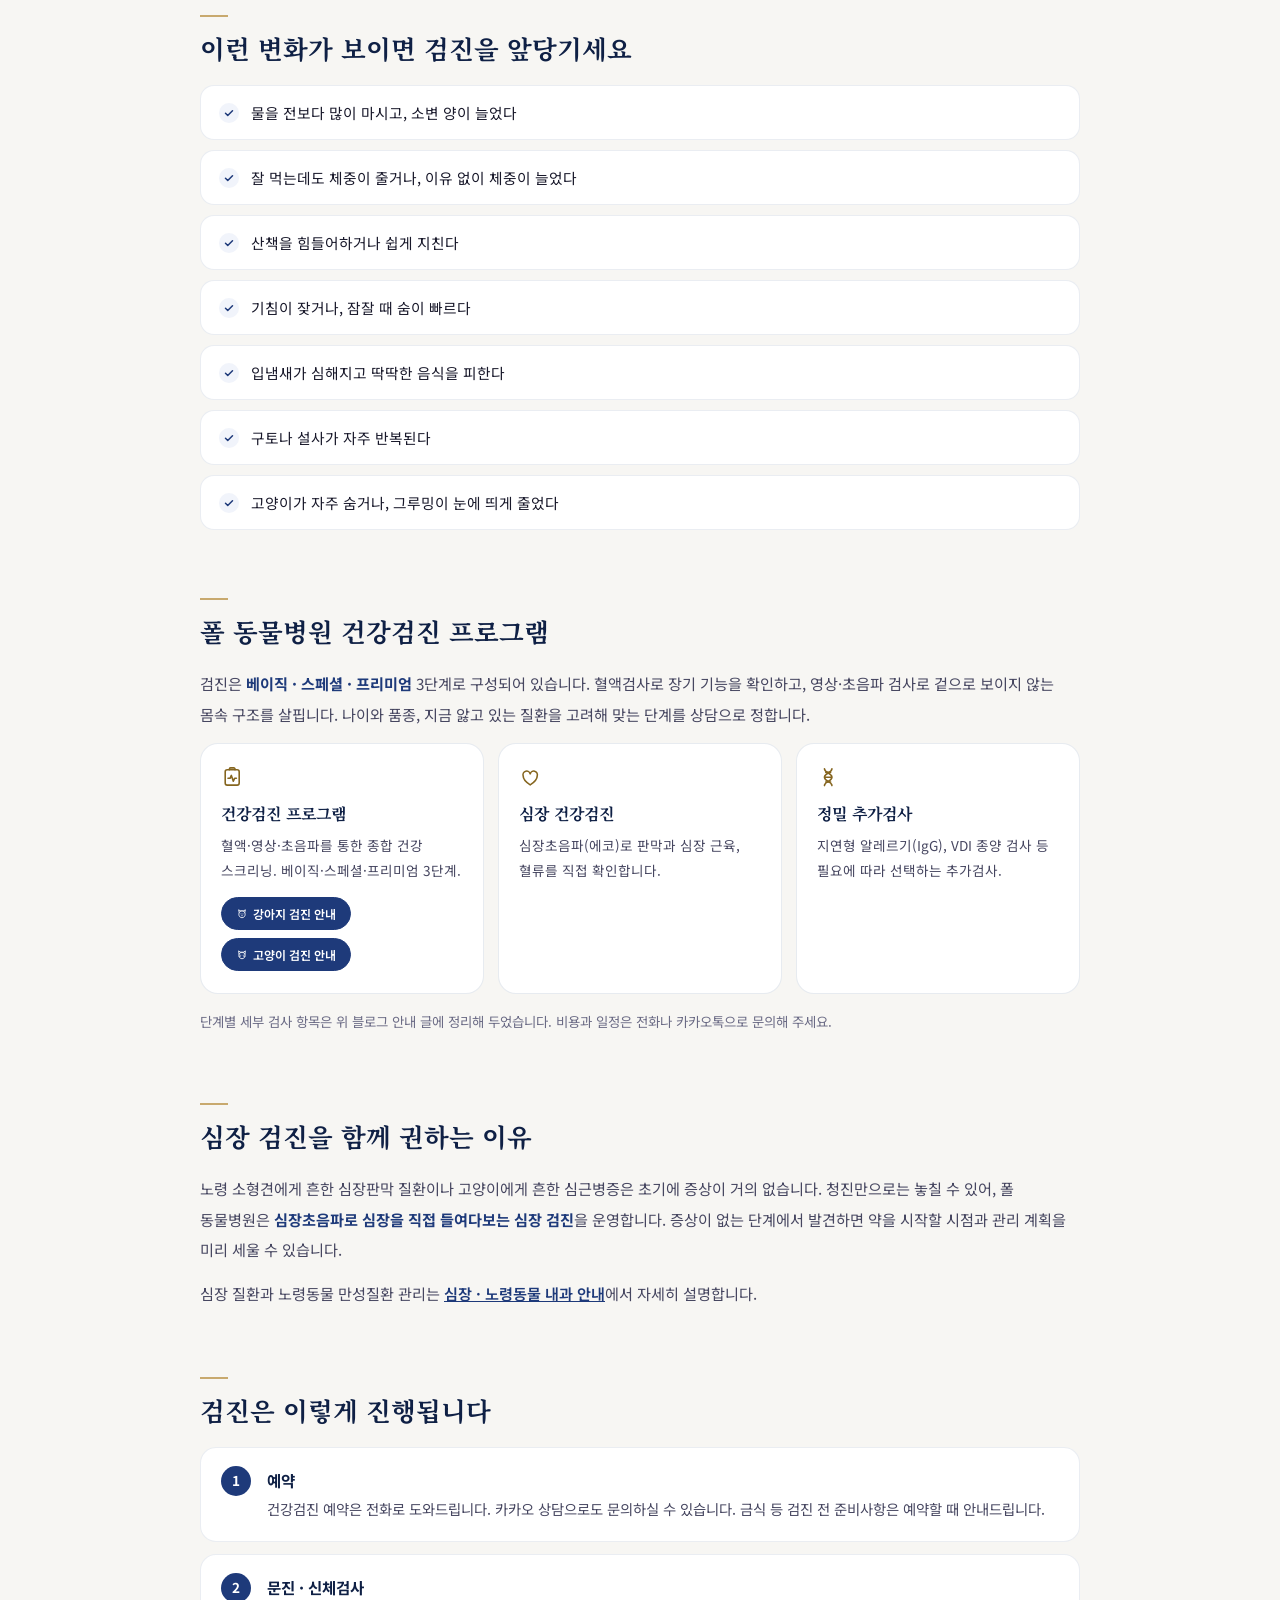
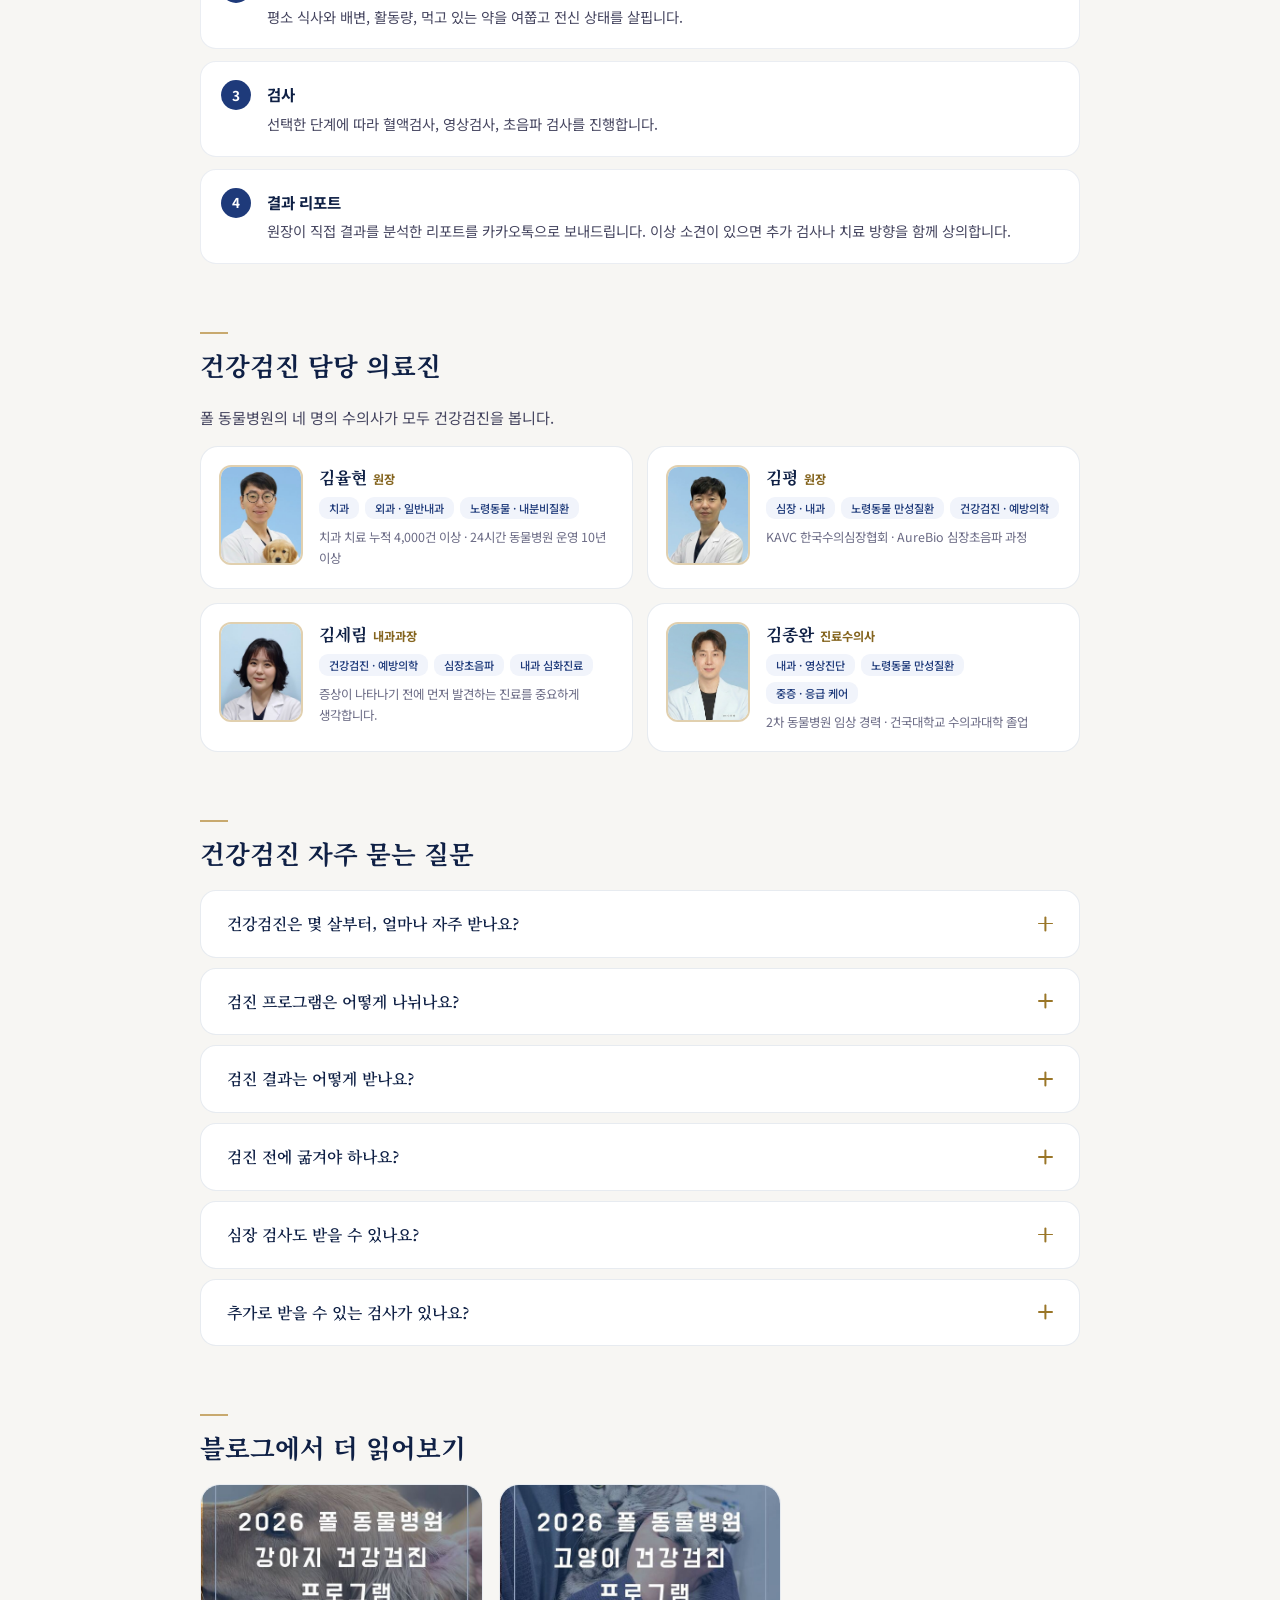
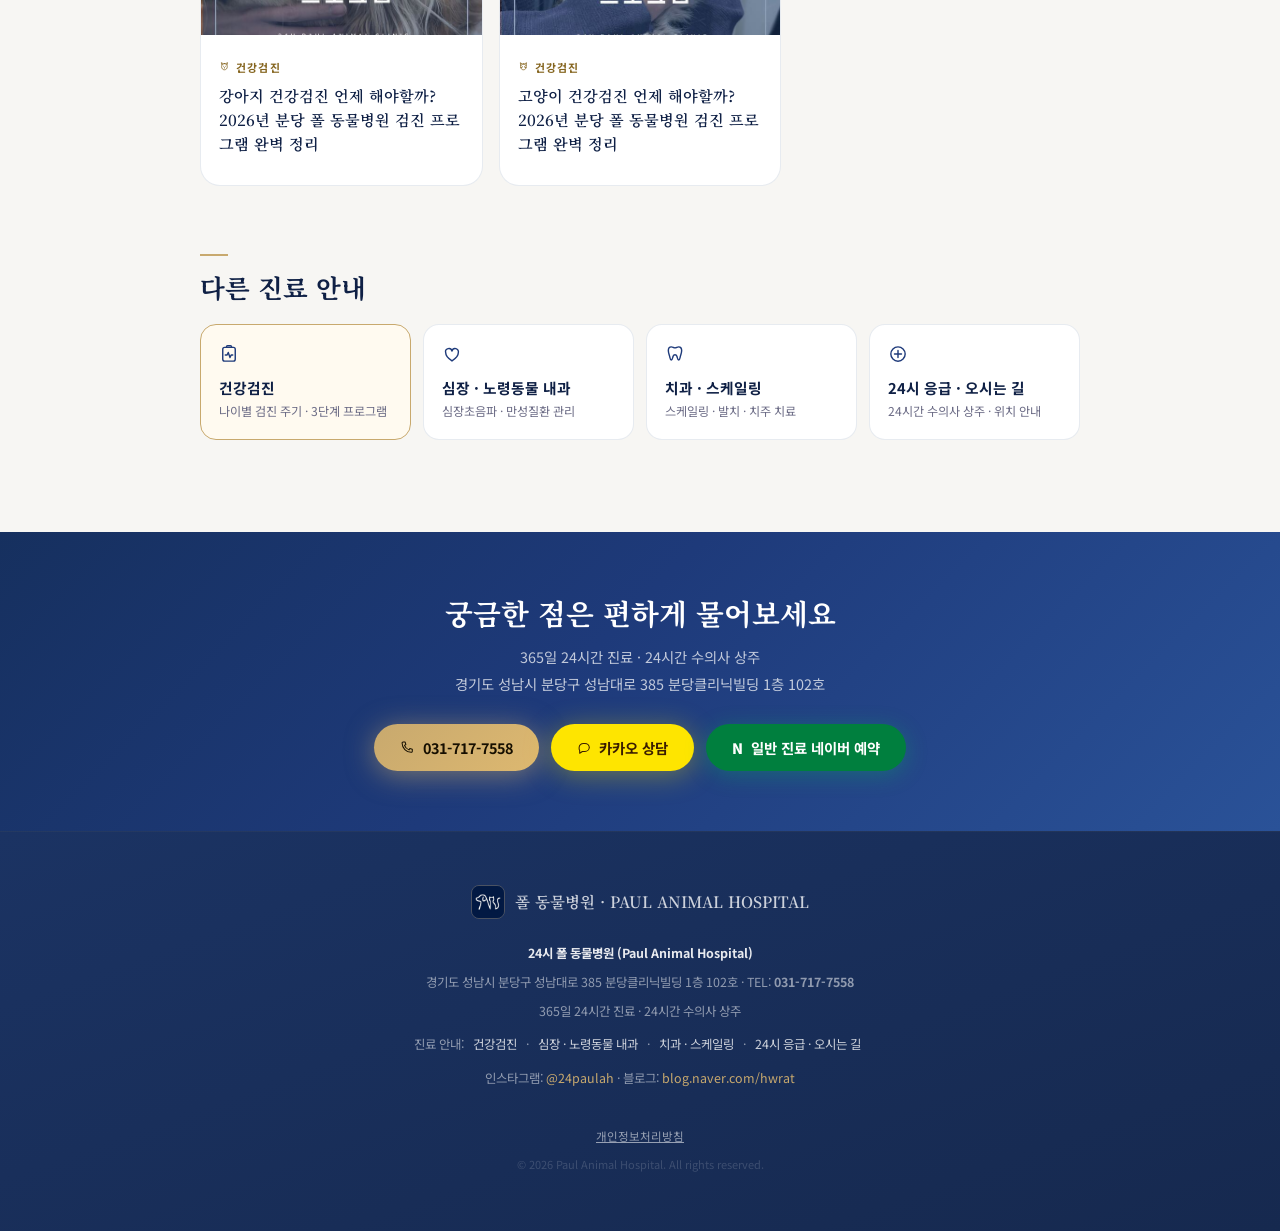
==== commit 8820cd24: "의료진 소개에 '이번 달 진료일정 보기' 버튼 추가(카카오 채널 소식 연결) — 일정은 기존 채널에만 올리고 홈페이지는 링크만, 광고 전환 집계에서는 제외 Co-Authored-B" ====
--- a/site/checkup/index.html
+++ b/site/checkup/index.html
@@ -23,8 +23,8 @@
 <meta name="theme-color" content="#021a43">
 <script type="application/ld+json">{"@context": "https://schema.org", "@graph": [{"@type": "WebPage", "@id": "https://paulah.co.kr/checkup/#webpage", "url": "https://paulah.co.kr/checkup/", "name": "강아지·고양이 건강검진 | 분당 24시 폴 동물병원", "description": "분당 정자동 폴 동물병원 건강검진 안내. 나이별 권장 주기, 베이직·스페셜·프리미엄 3단계 프로그램, 원장 직접 분석 리포트.", "inLanguage": "ko-KR", "isPartOf": {"@type": "WebSite", "@id": "https://paulah.co.kr/#website", "name": "24시 폴 동물병원", "url": "https://paulah.co.kr/"}, "about": {"@id": "https://paulah.co.kr/#clinic"}, "primaryImageOfPage": {"@type": "ImageObject", "url": "https://paulah.co.kr/og-image.jpg?v=2"}, "datePublished": "2026-10-22", "dateModified": "2026-10-24", "author": {"@id": "https://paulah.co.kr/#clinic"}, "publisher": {"@id": "https://paulah.co.kr/#clinic"}, "breadcrumb": {"@id": "https://paulah.co.kr/checkup/#breadcrumb"}}, {"@type": "BreadcrumbList", "@id": "https://paulah.co.kr/checkup/#breadcrumb", "itemListElement": [{"@type": "ListItem", "position": 1, "name": "홈", "item": "https://paulah.co.kr/"}, {"@type": "ListItem", "position": 2, "name": "건강검진", "item": "https://paulah.co.kr/checkup/"}]}, {"@type": "VeterinaryCare", "@id": "https://paulah.co.kr/#clinic", "name": "24시 폴 동물병원", "url": "https://paulah.co.kr/", "telephone": "+82-31-717-7558", "image": "https://paulah.co.kr/og-image.jpg?v=2", "address": {"@type": "PostalAddress", "streetAddress": "성남대로 385 분당클리닉빌딩 1층 102호", "addressLocality": "성남시 분당구", "addressRegion": "경기도", "addressCountry": "KR"}, "openingHoursSpecification": [{"@type": "OpeningHoursSpecification", "dayOfWeek": ["Monday", "Tuesday", "Wednesday", "Thursday", "Friday", "Saturday", "Sunday"], "opens": "00:00", "closes": "23:59"}]}, {"@type": "FAQPage", "@id": "https://paulah.co.kr/checkup/#faq", "mainEntity": [{"@type": "Question", "name": "건강검진은 몇 살부터, 얼마나 자주 받나요?", "acceptedAnswer": {"@type": "Answer", "text": "1~6세는 연 1회, 7세 이상 노령기에는 연 1~2회, 10세 이상은 6개월마다 받기를 권합니다. 소형견은 7세, 대형견은 5~6세부터 노령기로 봅니다."}}, {"@type": "Question", "name": "검진 프로그램은 어떻게 나뉘나요?", "acceptedAnswer": {"@type": "Answer", "text": "베이직·스페셜·프리미엄 3단계로 운영합니다. 혈액검사, 영상검사, 초음파 검사를 단계별로 조합하며, 나이와 건강 상태에 맞춰 상담 후 정합니다. 강아지와 고양이는 각각 맞춘 프로그램이 있습니다."}}, {"@type": "Question", "name": "검진 결과는 어떻게 받나요?", "acceptedAnswer": {"@type": "Answer", "text": "원장이 직접 결과를 분석한 리포트를 카카오톡으로 보내드립니다. 이상 소견이 있으면 추가 검사나 치료 방향을 함께 상의합니다."}}, {"@type": "Question", "name": "검진 전에 굶겨야 하나요?", "acceptedAnswer": {"@type": "Answer", "text": "혈액검사와 복부 초음파는 공복 상태에서 결과가 더 정확하기 때문에 보통 금식이 필요합니다. 정확한 금식 시간과 준비사항은 예약할 때 안내드립니다."}}, {"@type": "Question", "name": "심장 검사도 받을 수 있나요?", "acceptedAnswer": {"@type": "Answer", "text": "네. 심장초음파(에코)로 판막과 심장 근육, 혈류를 확인하는 심장 검진을 운영합니다. 증상이 없는 노령 소형견과 고양이에게도 권합니다."}}, {"@type": "Question", "name": "추가로 받을 수 있는 검사가 있나요?", "acceptedAnswer": {"@type": "Answer", "text": "지연형 알레르기(IgG) 검사, VDI 종양 검사 등을 선택 추가검사로 받을 수 있습니다. 필요 여부는 상담 때 안내드립니다."}}]}]}</script>
 <link href="https://fonts.googleapis.com/css2?family=Noto+Sans+KR:wght@300;400;500;700;900&family=Noto+Serif+KR:wght@400;600;700&display=swap" rel="stylesheet">
-<link rel="stylesheet" href="../assets/base.css?v=0e16f6b8">
-<link rel="stylesheet" href="../assets/page.css?v=0e16f6b8">
+<link rel="stylesheet" href="../assets/base.css?v=6d41f6be">
+<link rel="stylesheet" href="../assets/page.css?v=6d41f6be">
 <link rel="alternate" type="application/rss+xml" title="24시 폴 동물병원" href="https://paulah.co.kr/rss.xml">
 </head>
 <body><svg width="0" height="0" style="position:absolute" aria-hidden="true" focusable="false"><defs>
@@ -277,7 +277,7 @@
   <strong>24시 폴 동물병원 (Paul Animal Hospital)</strong><br>
   경기도 성남시 분당구 성남대로 385 분당클리닉빌딩 1층 102호 · TEL: <a href="tel:031-717-7558" style="color:inherit;font-weight:700;text-decoration:none;">031-717-7558</a><br>
   365일 24시간 진료 · 24시간 수의사 상주<br>
-  <div class="ftopics">진료 안내: <a href="../checkup/">건강검진</a> · <a href="../heart/">심장 · 노령동물 내과</a> · <a href="../dental/">치과 · 스케일링</a> · <a href="../emergency/">24시 응급 · 오시는 길</a> · <a href="../schedule/">의료진 진료일정</a></div>
+  <div class="ftopics">진료 안내: <a href="../checkup/">건강검진</a> · <a href="../heart/">심장 · 노령동물 내과</a> · <a href="../dental/">치과 · 스케일링</a> · <a href="../emergency/">24시 응급 · 오시는 길</a></div>
   인스타그램: <a href="https://www.instagram.com/24paulah" target="_blank" rel="noopener" style="color:var(--gold);">@24paulah</a> · 블로그: <a href="https://blog.naver.com/hwrat" target="_blank" rel="noopener">blog.naver.com/hwrat</a><br><br>
   <a href="../privacy/" style="font-size:0.72rem;color:rgba(255,255,255,0.55);text-decoration:underline;">개인정보처리방침</a><br>
   <span style="font-size:0.69rem;color:rgba(255,255,255,0.16);">© 2026 Paul Animal Hospital. All rights reserved.</span>
@@ -313,7 +313,7 @@
   var last = {};
   document.addEventListener("click", function(e){
     var a = e.target && e.target.closest ? e.target.closest("a") : null;
-    if (!a) return;
+    if (!a || a.hasAttribute("data-wcs-skip")) return;   /* 진료일정 안내 링크 등은 전환 아님 */
     for (var i = 0; i < MAP.length; i++){
       if (!a.matches(MAP[i].sel)) continue;
       var t = MAP[i].type, now = Date.now();
--- a/site/assets/base.css
+++ b/site/assets/base.css
@@ -130,7 +130,7 @@
 .doc-hd .sl{margin:0 auto;text-align:center;max-width:480px;}
 .doc-sched{display:inline-flex;align-items:center;gap:8px;margin-top:22px;padding:11px 22px;border-radius:30px;background:#fff;border:1.5px solid rgba(200,169,110,0.7);color:var(--navy-dark);font-size:0.88rem;font-weight:700;text-decoration:none;transition:transform .22s ease,box-shadow .22s ease;}
 .doc-sched .ic{color:#85651f;}
-.doc-sched span{color:#85651f;}
+.doc-sched small{font-size:0.72rem;font-weight:500;color:#85651f;}
 .doc-sched:hover{transform:translateY(-2px);box-shadow:0 8px 22px rgba(20,42,100,0.1);}
 
 .doc-card{
